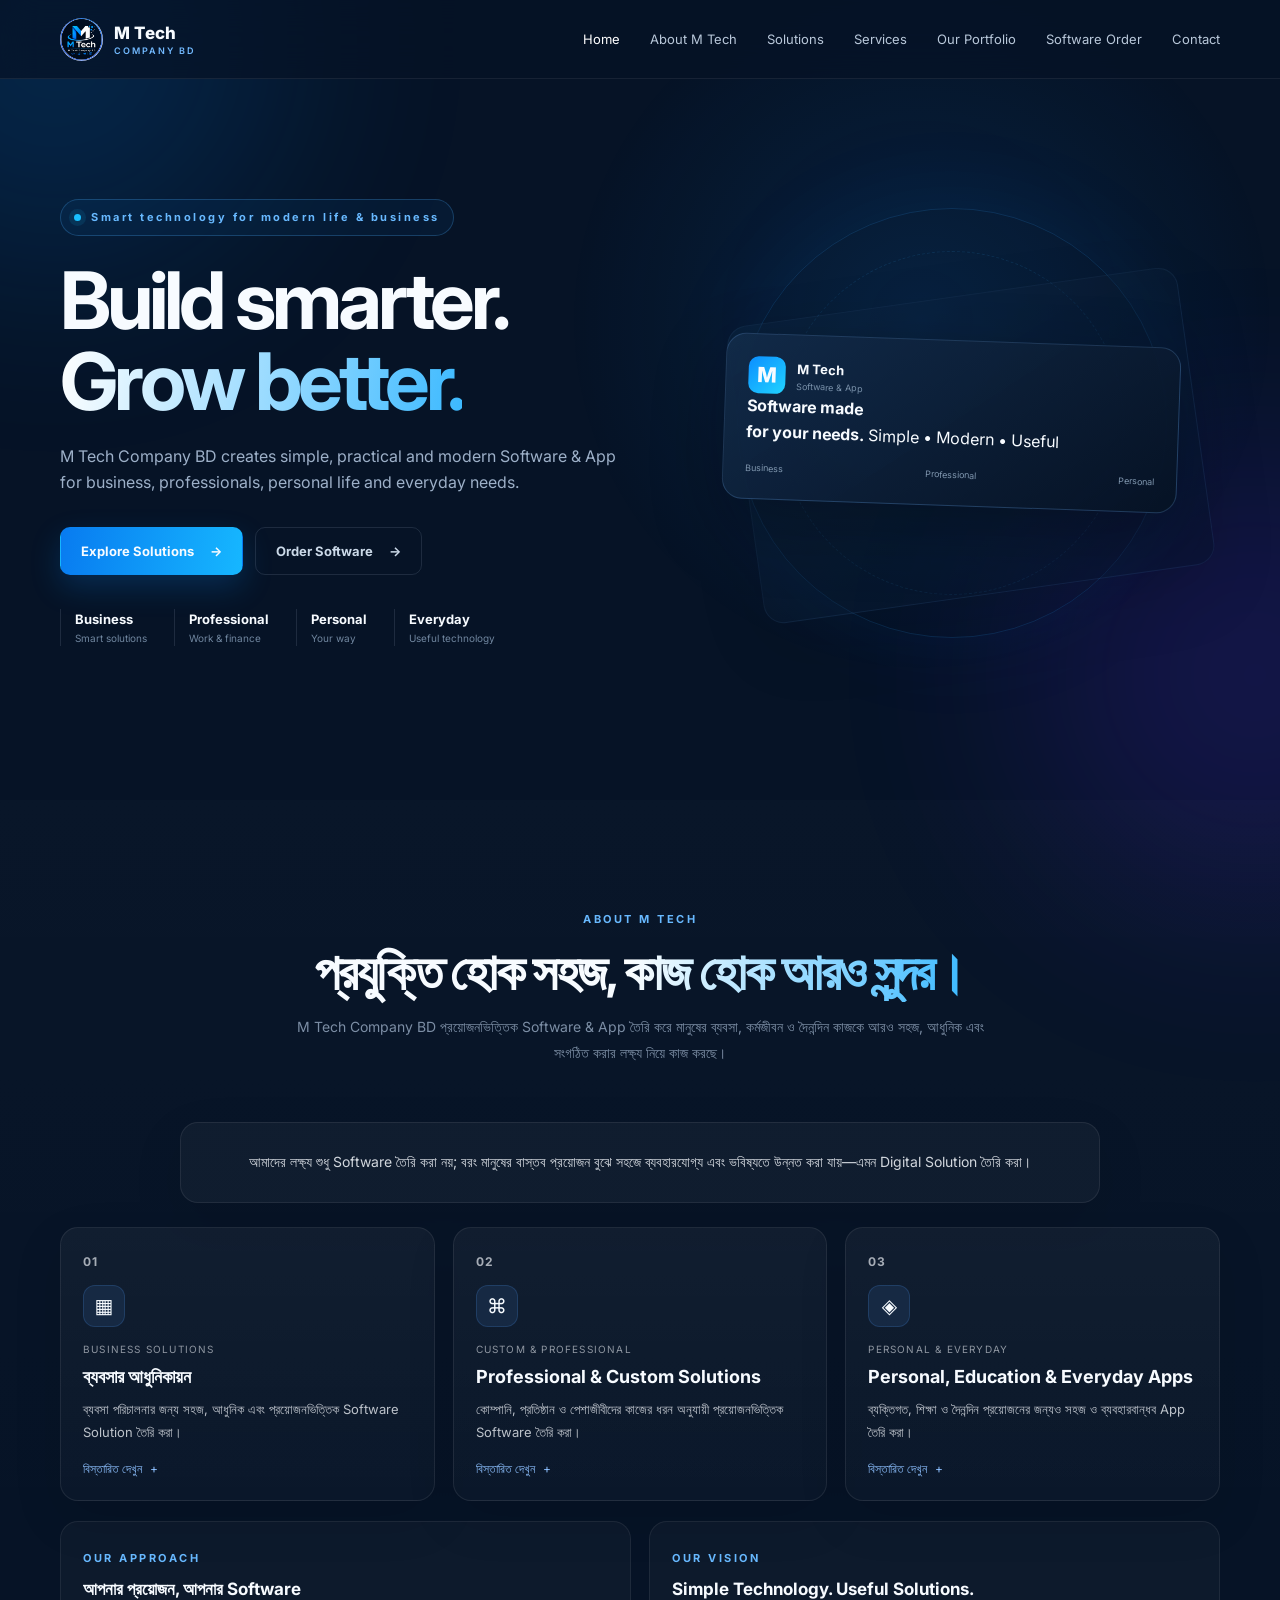
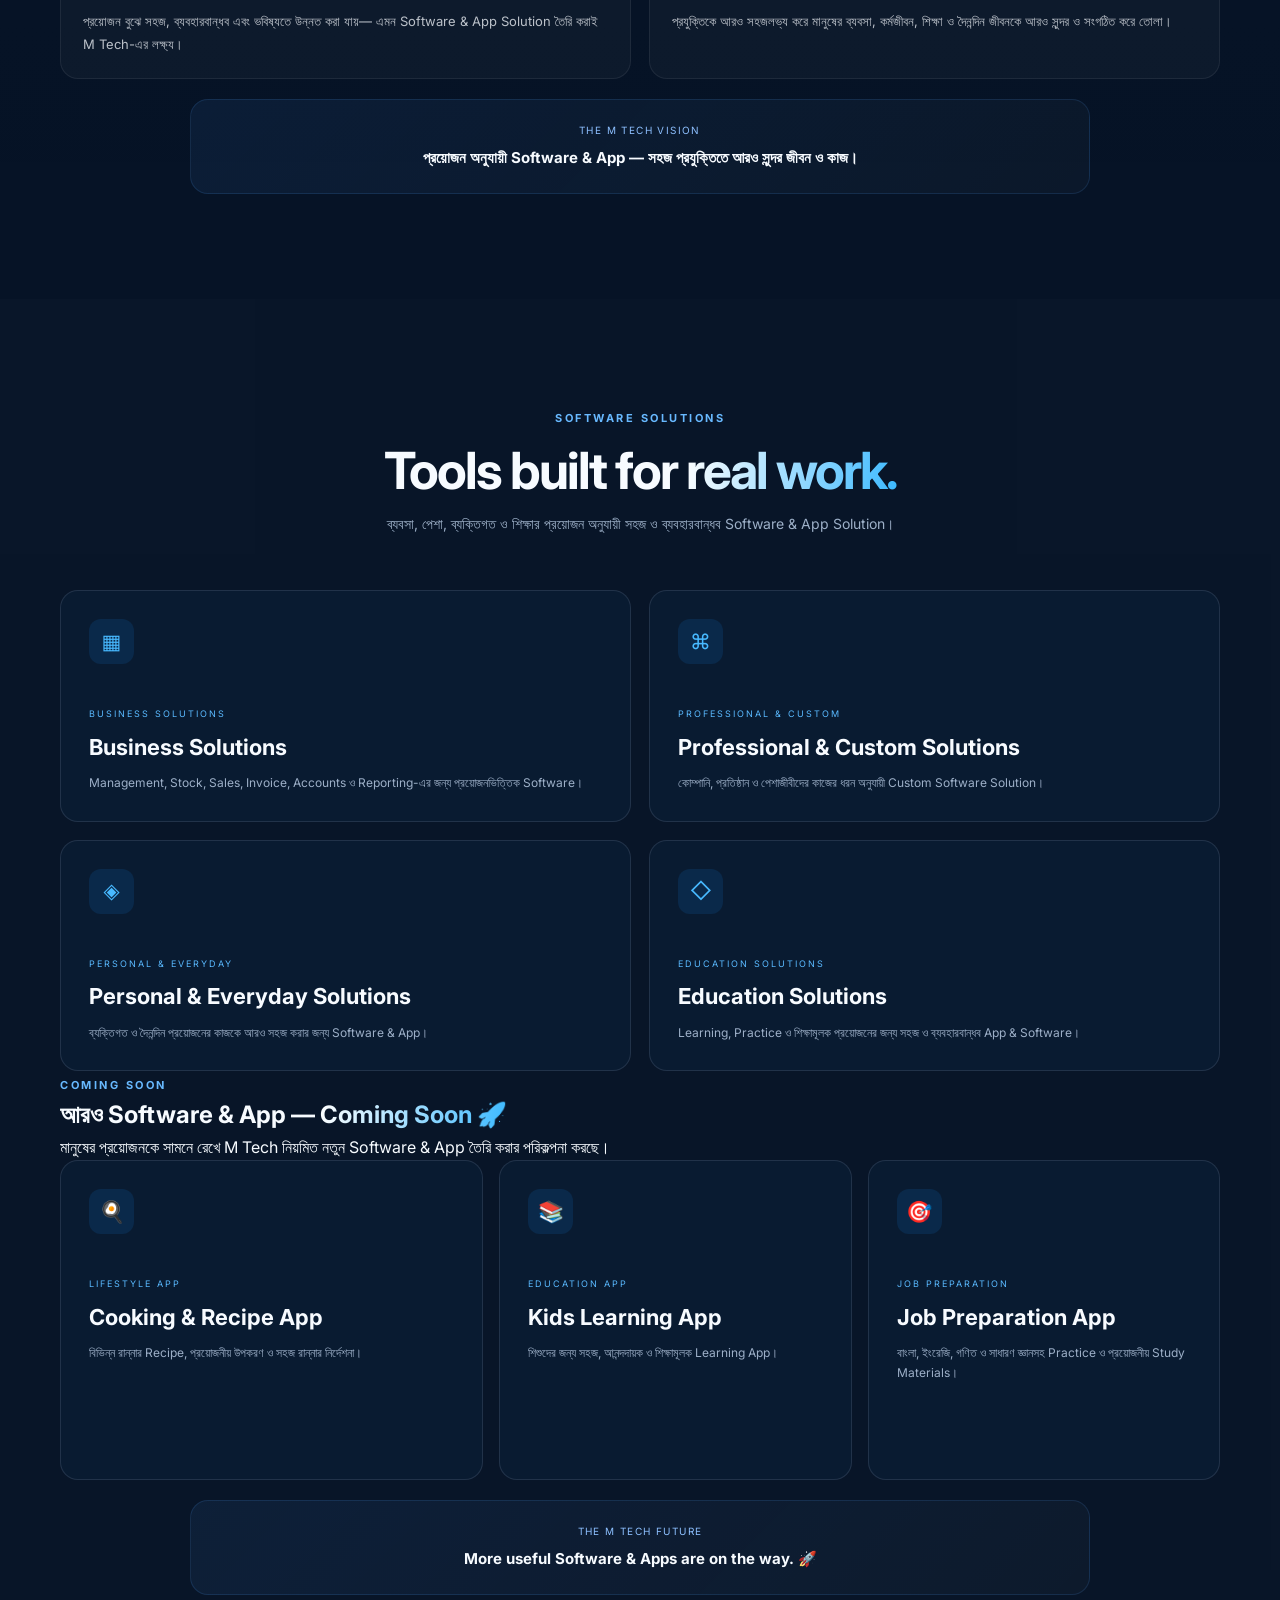
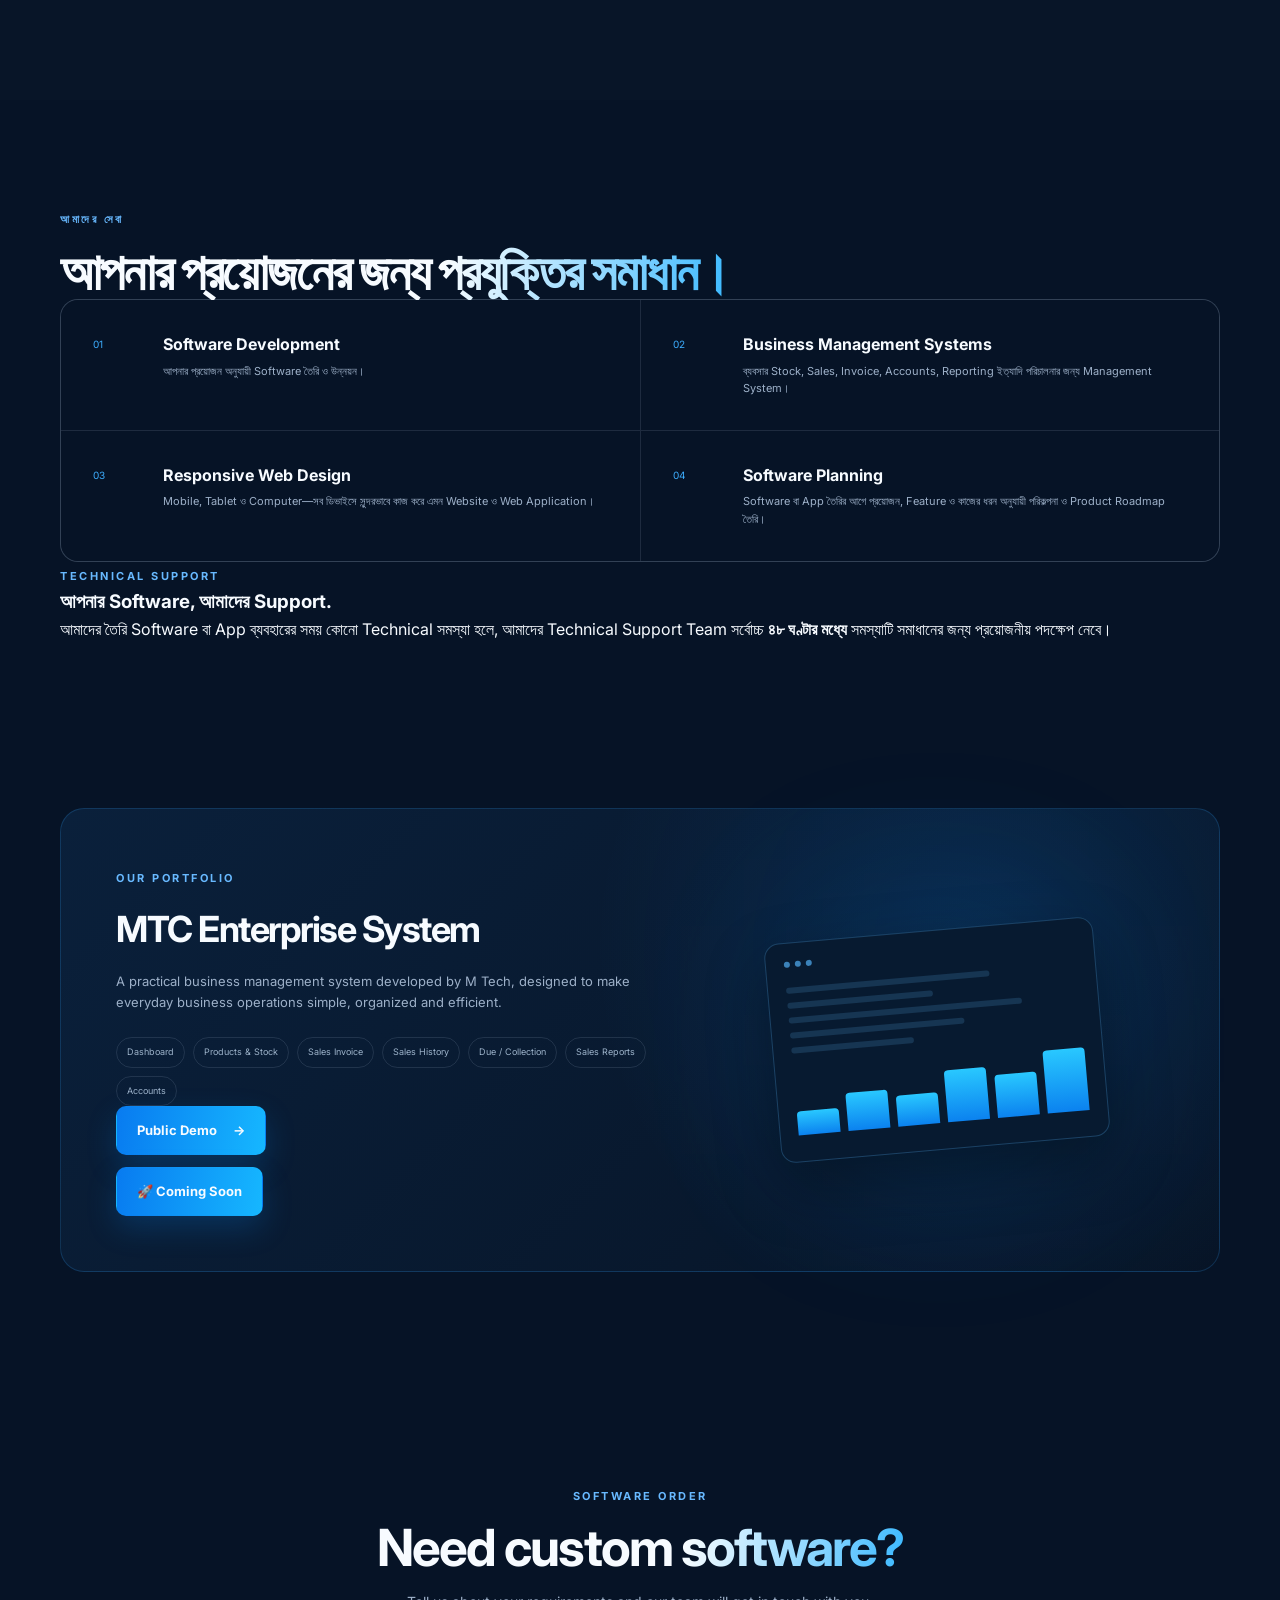
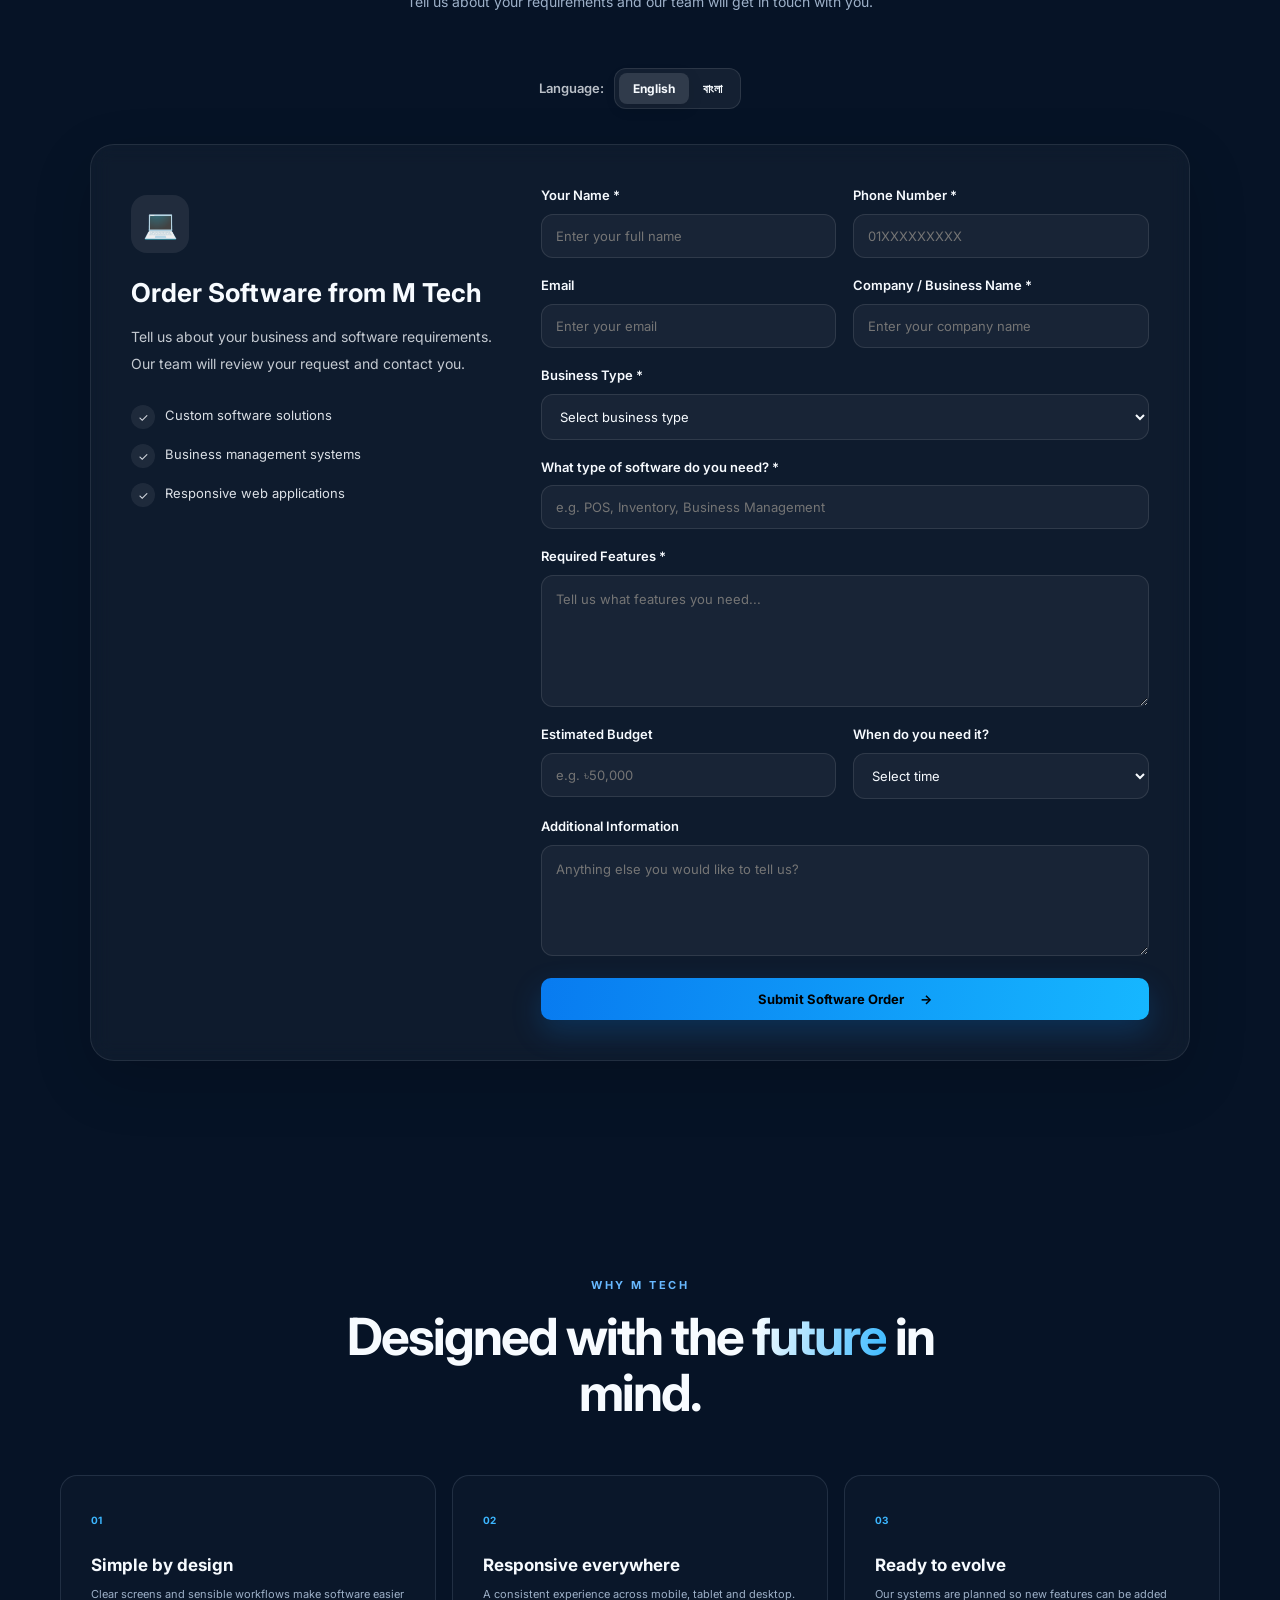
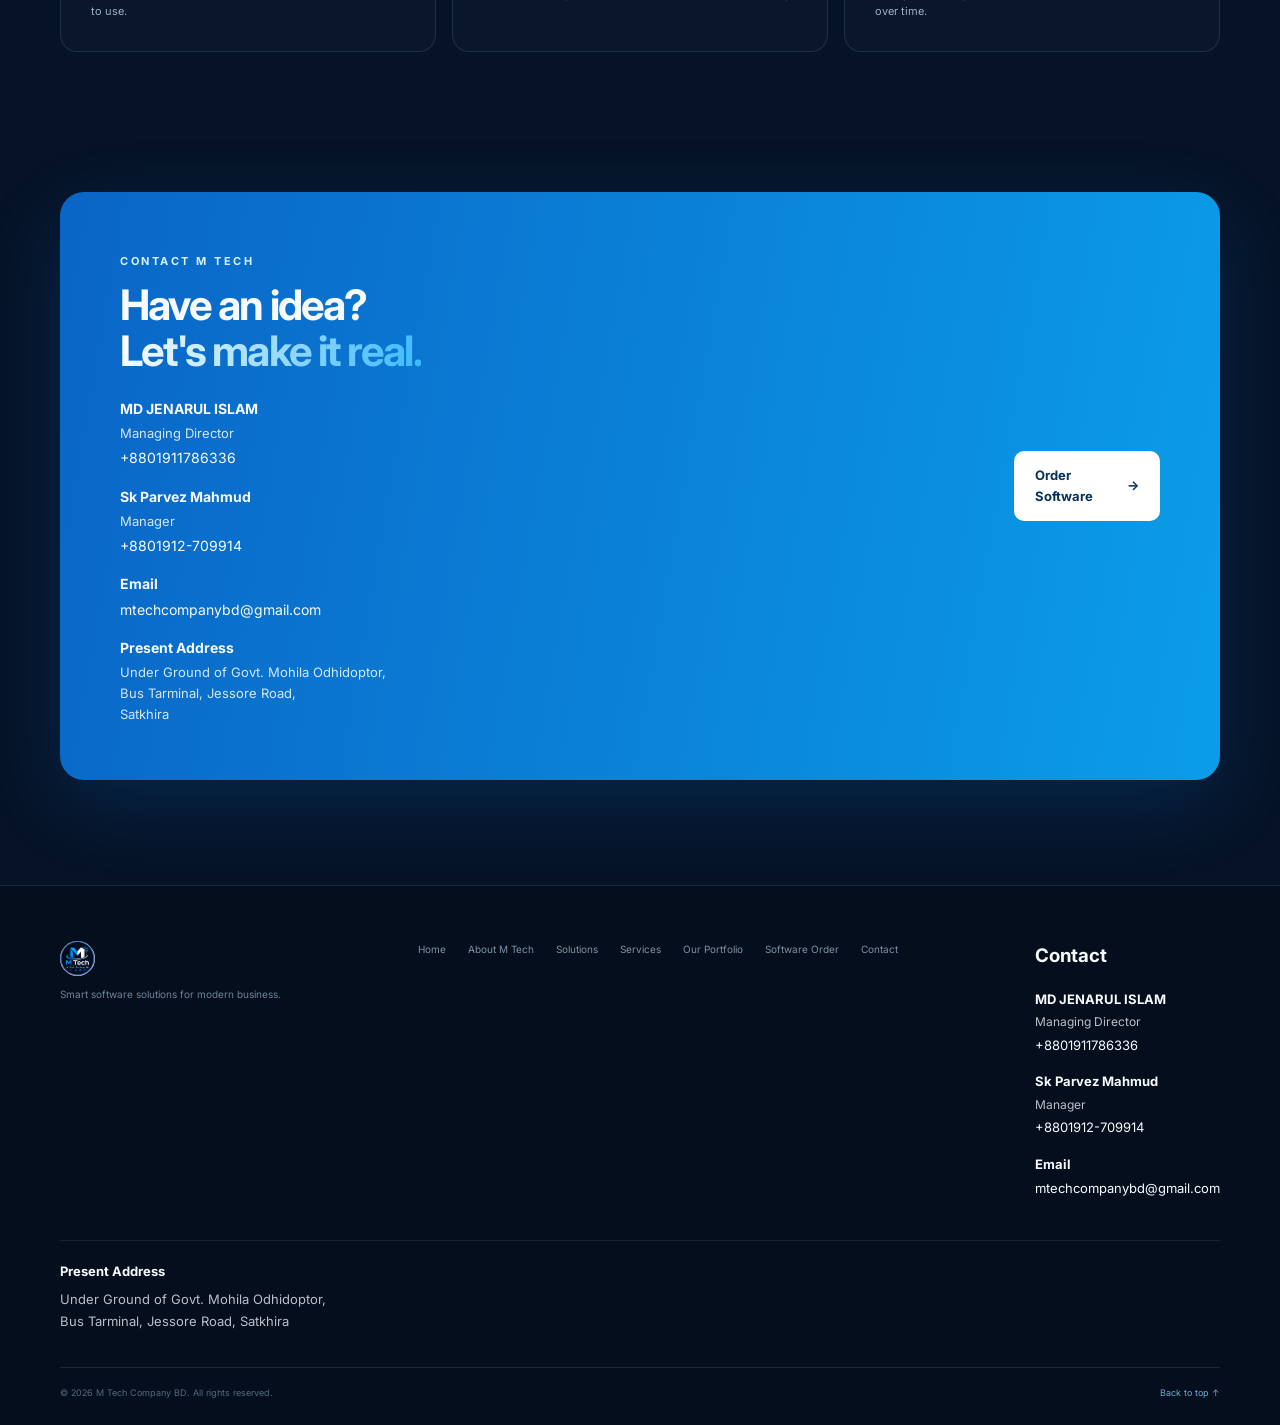
==== index.html @ aa8b6aa9 "Refactor coming soon section in index.html" ====
<!DOCTYPE html>
<html lang="en">
<head>
  <meta charset="UTF-8">
  <meta name="viewport" content="width=device-width, initial-scale=1.0">
  <meta name="description" content="M Tech Company BD — modern software solutions for growing businesses.">
  <meta name="theme-color" content="#071426">

  <title>M Tech Company BD | Software Solutions</title>

  <link rel="preconnect" href="https://fonts.googleapis.com">
  <link rel="preconnect" href="https://fonts.gstatic.com" crossorigin>

  <link href="https://fonts.googleapis.com/css2?family=Inter:wght@400;500;600;700;800&display=swap" rel="stylesheet">

  <link rel="stylesheet" href="style.css?v=2">

  <style>

    /* =========================
       CONTACT
    ========================== */

    .contact-info {
      min-width: 0;
      width: 100%;
    }

    .contact-details {
      margin-top: 24px;
      display: flex;
      flex-direction: column;
      gap: 16px;
    }

    .contact-person,
    .contact-email,
    .contact-address {
      display: flex;
      flex-direction: column;
      gap: 3px;
    }

    .contact-person strong,
    .contact-email strong,
    .contact-address strong {
      font-size: 14px;
      font-weight: 700;
    }

    .contact-person span,
    .contact-address span {
      font-size: 13px;
      line-height: 1.6;
      opacity: 0.85;
    }

    .contact-person a,
    .contact-email a {
      color: inherit;
      text-decoration: none;
      font-size: 14px;
      word-break: break-word;
    }

    .contact-person a:hover,
    .contact-email a:hover {
      text-decoration: underline;
    }


    /* =========================
       FOOTER
    ========================== */

    .footer-contact {
      min-width: 0;
    }

    .footer-contact h3 {
      margin: 0 0 18px;
    }

    .footer-person,
    .footer-email {
      display: flex;
      flex-direction: column;
      gap: 3px;
      margin-bottom: 16px;
    }

    .footer-person strong,
    .footer-email strong {
      font-size: 13px;
    }

    .footer-person span {
      font-size: 12px;
      opacity: 0.75;
    }

    .footer-person a,
    .footer-email a {
      color: inherit;
      text-decoration: none;
      font-size: 13px;
      word-break: break-word;
    }

    .footer-person a:hover,
    .footer-email a:hover {
      text-decoration: underline;
    }

    .footer-address {
      margin-top: 25px;
      padding-top: 20px;
      border-top: 1px solid rgba(255,255,255,0.08);
      display: flex;
      flex-direction: column;
      gap: 6px;
    }

    .footer-address strong {
      font-size: 13px;
    }

    .footer-address span {
      font-size: 13px;
      line-height: 1.7;
      opacity: 0.75;
    }


    /* =========================
       SOFTWARE ORDER
    ========================== */

    .software-order-section {
      position: relative;
      overflow: hidden;
    }

    .order-language {
      display: flex;
      justify-content: center;
      align-items: center;
      gap: 10px;
      margin-top: 24px;
      margin-bottom: 10px;
      font-size: 13px;
      font-weight: 600;
    }

    .language-label {
      opacity: 0.75;
    }

    .language-switch {
      display: inline-flex;
      padding: 4px;
      border-radius: 12px;
      background: rgba(255,255,255,0.06);
      border: 1px solid rgba(255,255,255,0.10);
    }

    .language-btn {
      border: 0;
      background: transparent;
      color: inherit;
      font-family: inherit;
      font-size: 12px;
      font-weight: 700;
      padding: 8px 14px;
      border-radius: 8px;
      cursor: pointer;
      transition: all 0.2s ease;
    }

    .language-btn.active {
      background: rgba(255,255,255,0.12);
      box-shadow: 0 4px 15px rgba(0,0,0,0.12);
    }

    .order-box {
      width: 100%;
      max-width: 1100px;
      margin: 35px auto 0;
      display: grid;
      grid-template-columns: minmax(0, 0.75fr) minmax(0, 1.25fr);
      gap: 45px;
      padding: 40px;
      box-sizing: border-box;
      border-radius: 24px;
      background: rgba(255,255,255,0.035);
      border: 1px solid rgba(255,255,255,0.09);
      box-shadow: 0 20px 60px rgba(0,0,0,0.16);
      backdrop-filter: blur(10px);
    }

    .order-intro {
      min-width: 0;
      padding: 10px 0;
    }

    .order-icon {
      width: 58px;
      height: 58px;
      display: flex;
      align-items: center;
      justify-content: center;
      border-radius: 16px;
      background: rgba(255,255,255,0.08);
      font-size: 28px;
      margin-bottom: 22px;
    }

    .order-intro h3 {
      margin: 0 0 14px;
      font-size: 26px;
      line-height: 1.35;
    }

    .order-intro p {
      margin: 0;
      font-size: 14px;
      line-height: 1.9;
      opacity: 0.78;
      max-width: 430px;
    }

    .order-points {
      margin-top: 28px;
      display: flex;
      flex-direction: column;
      gap: 15px;
    }

    .order-points div {
      display: flex;
      align-items: center;
      gap: 10px;
      font-size: 13px;
      opacity: 0.88;
    }

    .order-points div {
  display: flex;
  align-items: flex-start;
  gap: 10px;
  font-size: 13px;
  line-height: 1.6;
  opacity: 0.88;
}

.order-points div > span:first-child {
  flex: 0 0 24px;
  width: 24px;
  height: 24px;
  display: inline-flex;
  align-items: center;
  justify-content: center;
  border-radius: 50%;
  background: rgba(255,255,255,0.08);
  font-size: 12px;
}

.order-points div > span:last-child {
  flex: 1;
  min-width: 0;
  white-space: normal;
  word-break: normal;
  overflow-wrap: break-word;
}

    /* FORM */

    .software-order-form {
      min-width: 0;
      display: flex;
      flex-direction: column;
      gap: 17px;
    }

    .form-row {
      display: grid;
      grid-template-columns: minmax(0, 1fr) minmax(0, 1fr);
      gap: 17px;
    }

    .form-group {
      min-width: 0;
      display: flex;
      flex-direction: column;
      gap: 8px;
    }

    .form-group label {
      font-size: 13px;
      font-weight: 600;
    }

    .form-group input,
    .form-group select,
    .form-group textarea {
      width: 100%;
      max-width: 100%;
      box-sizing: border-box;
      padding: 13px 14px;
      border: 1px solid rgba(255,255,255,0.10);
      border-radius: 12px;
      background: rgba(255,255,255,0.045);
      color: inherit;
      font-family: inherit;
      font-size: 13px;
      outline: none;
      transition:
        border-color 0.2s ease,
        background 0.2s ease;
    }

    .form-group input:focus,
    .form-group select:focus,
    .form-group textarea:focus {
      border-color: rgba(255,255,255,0.28);
      background: rgba(255,255,255,0.065);
    }

    .form-group textarea {
      resize: vertical;
      min-height: 110px;
      line-height: 1.6;
    }

    .form-group select {
      cursor: pointer;
    }

    .form-group select option {
      color: #111;
      background: #fff;
    }

    .order-submit-btn {
      width: 100%;
      margin-top: 5px;
      border: 0;
      cursor: pointer;
      font-family: inherit;
      justify-content: center;
    }


    /* =========================
       MOBILE ORDER FIX
    ========================== */

    @media (max-width: 900px) {

      .order-box {
        grid-template-columns: 1fr;
        gap: 30px;
        padding: 30px;
      }

      .order-intro p {
        max-width: none;
      }

    }


    @media (max-width: 768px) {

      .contact-details {
        gap: 18px;
      }

      .contact-person strong,
      .contact-email strong,
      .contact-address strong {
        font-size: 13px;
      }

      .contact-person span,
      .contact-address span,
      .contact-person a,
      .contact-email a {
        font-size: 13px;
      }

      .footer-grid {
        grid-template-columns: 1fr;
        gap: 32px;
      }

      .footer-links {
        display: grid;
        grid-template-columns: repeat(2, 1fr);
        gap: 12px;
      }

      .footer-contact {
        width: 100%;
      }

      .footer-address {
        margin-top: 10px;
      }

      .footer-address span {
        line-height: 1.8;
      }

      .footer-bottom {
        flex-direction: column;
        align-items: flex-start;
        gap: 12px;
      }

      .cta-box {
        display: flex;
        flex-direction: column;
        align-items: flex-start;
        gap: 28px;
      }

      .cta-box .btn {
        width: 100%;
        max-width: 260px;
        text-align: center;
      }

      .form-row {
        grid-template-columns: 1fr;
      }

      .order-box {
        padding: 25px;
      }

      .order-intro h3 {
        font-size: 24px;
      }

    }


    @media (max-width: 480px) {

      .footer-links {
        grid-template-columns: 1fr 1fr;
      }

      .footer-address span {
        max-width: 100%;
      }

      .contact-details {
        gap: 16px;
      }

      .contact-address span {
        line-height: 1.8;
      }

      .order-language {
        flex-direction: column;
        gap: 7px;
      }

      .order-box {
        padding: 20px;
        border-radius: 18px;
      }

      .order-intro h3 {
        font-size: 22px;
      }

      .order-icon {
        width: 52px;
        height: 52px;
        font-size: 25px;
      }

    }

  </style>
</head>


<body>

  <div class="page-glow page-glow-one"></div>
  <div class="page-glow page-glow-two"></div>


  <!-- HEADER -->

  <header class="site-header" id="top">

    <div class="container nav-wrap">

      <a class="brand" href="#home" aria-label="M Tech Company BD home">

        <img
          src="mtech-logo.jpg"
          alt="M Tech Company BD logo"
        >

        <span>
          M Tech
          <small>Company BD</small>
        </span>

      </a>


      <button
        class="menu-toggle"
        aria-label="Open navigation"
        aria-expanded="false"
      >
        <span></span>
        <span></span>
        <span></span>
      </button>


      <nav class="nav-menu" aria-label="Main navigation">

        <a class="active" href="#home">Home</a>
        <a href="#about">About M Tech</a>
        <a href="#solutions">Solutions</a>
        <a href="#services">Services</a>
        <a href="#work">Our Portfolio </a>
        <a href="#software-order">Software Order</a>
        <a href="#contact">Contact</a>

      </nav>

    </div>

  </header>


  <main>


    <!-- HERO -->

    <!-- HOME -->

<section
  class="hero section"
  id="home"
>

  <div class="container hero-grid">

    <div class="hero-copy reveal">

      <div class="eyebrow">

        <span class="pulse-dot"></span>

        Smart technology for modern life & business

      </div>

      <h1>

        Build smarter.<br>

        <span>Grow better.</span>

      </h1>

      <p class="hero-text">

        M Tech Company BD creates simple,
        practical and modern Software & App
        for business, professionals, personal life
        and everyday needs.

      </p>

      <div class="hero-actions">

        <a
          class="btn btn-primary"
          href="#solutions"
        >
          Explore Solutions

          <span>→</span>

        </a>

        <a
          class="btn btn-ghost"
          href="#software-order"
        >
          Order Software

          <span>→</span>

        </a>

      </div>

      <div class="hero-trust">

        <div>

          <strong>Business</strong>

          <span>Smart solutions</span>

        </div>

        <div>

          <strong>Professional</strong>

          <span>Work & finance</span>

        </div>

        <div>

          <strong>Personal</strong>

          <span>Your way</span>

        </div>

        <div>

          <strong>Everyday</strong>

          <span>Useful technology</span>

        </div>

      </div>

    </div>

    <div class="hero-visual reveal">

      <div class="visual-orbit"></div>
      <div class="visual-card visual-card-back"></div>

      <div class="visual-card main-visual">

        <div class="visual-top">

          <span class="mini-brand">M</span>

          <div>

            <strong>M Tech</strong>

            <small>Software & App</small>

          </div>

        </div>

        <div class="visual-message">

          <strong>
            Software made<br>
            for your needs.
          </strong>

          <span>
            Simple • Modern • Useful
          </span>

        </div>

        <div class="visual-bottom">

          <span>Business</span>

          <span>Professional</span>

          <span>Personal</span>

        </div>

      </div>

    </div>

  </div>


</section>

    <!-- ABOUT M TECH -->
<section class="section intro-section about-mtech-section" id="about">

  <div class="container">

    <div class="section-heading centered reveal">
      <span class="section-kicker">ABOUT M TECH</span>

      <h2>
        প্রযুক্তি হোক সহজ,
        <span>কাজ হোক আরও সুন্দর।</span>
      </h2>

      <p class="about-lead">
        M Tech Company BD প্রয়োজনভিত্তিক Software &amp; App তৈরি করে
        মানুষের ব্যবসা, কর্মজীবন ও দৈনন্দিন কাজকে আরও সহজ, আধুনিক
        এবং সংগঠিত করার লক্ষ্য নিয়ে কাজ করছে।
      </p>
    </div>


    <div class="about-intro-box reveal">
      <p>
        আমাদের লক্ষ্য শুধু Software তৈরি করা নয়; বরং মানুষের বাস্তব প্রয়োজন
        বুঝে সহজে ব্যবহারযোগ্য এবং ভবিষ্যতে উন্নত করা যায়—এমন Digital Solution তৈরি করা।
      </p>
    </div>


    <div class="about-focus-grid">

      <!-- 01 -->
      <article class="about-focus-card reveal">

        <div class="about-focus-number">01</div>
        <div class="about-focus-icon">▦</div>

        <span class="about-focus-tag">BUSINESS SOLUTIONS</span>

        <h3>ব্যবসার আধুনিকায়ন</h3>

        <p>
          ব্যবসা পরিচালনার জন্য সহজ, আধুনিক এবং প্রয়োজনভিত্তিক
          Software Solution তৈরি করা।
        </p>

        <div class="about-detail">
          <p>
            Management, Stock, Sales, Invoice, Accounts, Purchase,
            Delivery Challan এবং Reporting-এর মতো বিভিন্ন Business Solution
            তৈরির লক্ষ্য রয়েছে।
          </p>
        </div>

        <button class="about-more-btn" type="button" aria-expanded="false">
          বিস্তারিত দেখুন <span>+</span>
        </button>

      </article>


      <!-- 02 -->
      <article class="about-focus-card reveal">

        <div class="about-focus-number">02</div>
        <div class="about-focus-icon">⌘</div>

        <span class="about-focus-tag">CUSTOM &amp; PROFESSIONAL</span>

        <h3>Professional &amp; Custom Solutions</h3>

        <p>
          কোম্পানি, প্রতিষ্ঠান ও পেশাজীবীদের কাজের ধরন অনুযায়ী
          প্রয়োজনভিত্তিক Software তৈরি করা।
        </p>

        <div class="about-detail">
          <p>
            সবার কাজের ধরন এক নয়। তাই প্রয়োজন অনুযায়ী Design, Function
            এবং Management System তৈরি করে কাজকে আরও সহজ ও সংগঠিত করার
            সুযোগ তৈরি করা হবে।
          </p>
        </div>

        <button class="about-more-btn" type="button" aria-expanded="false">
          বিস্তারিত দেখুন <span>+</span>
        </button>

      </article>


      <!-- 03 -->
      <article class="about-focus-card reveal">

        <div class="about-focus-number">03</div>
        <div class="about-focus-icon">◈</div>

        <span class="about-focus-tag">PERSONAL &amp; EVERYDAY</span>

        <h3>Personal, Education &amp; Everyday Apps</h3>

        <p>
          ব্যক্তিগত, শিক্ষা ও দৈনন্দিন প্রয়োজনের জন্যও
          সহজ ও ব্যবহারবান্ধব App তৈরি করা।
        </p>

        <div class="about-detail">
          <p>
            Personal Software-এর পাশাপাশি ভবিষ্যতে Kids Learning,
            Cooking &amp; Recipe এবং দৈনন্দিন জীবনের প্রয়োজনীয়
            বিভিন্ন App তৈরি করার পরিকল্পনা রয়েছে।
          </p>
        </div>

        <button class="about-more-btn" type="button" aria-expanded="false">
          বিস্তারিত দেখুন <span>+</span>
        </button>

      </article>

    </div>


    <div class="about-vision-grid">

      <div class="about-vision-card reveal">
        <span class="section-kicker">OUR APPROACH</span>

        <h3>আপনার প্রয়োজন, আপনার Software</h3>

        <p>
          প্রয়োজন বুঝে সহজ, ব্যবহারবান্ধব এবং ভবিষ্যতে উন্নত করা যায়—
          এমন Software &amp; App Solution তৈরি করাই M Tech-এর লক্ষ্য।
        </p>
      </div>


      <div class="about-vision-card about-fee-card reveal">
        <span class="section-kicker">OUR VISION</span>

        <h3>Simple Technology. Useful Solutions.</h3>

        <p>
          প্রযুক্তিকে আরও সহজলভ্য করে মানুষের ব্যবসা, কর্মজীবন,
          শিক্ষা ও দৈনন্দিন জীবনকে আরও সুন্দর ও সংগঠিত করে তোলা।
        </p>
      </div>

    </div>


    <div class="about-vision-statement reveal">
      <span>THE M TECH VISION</span>

      <strong>
        প্রয়োজন অনুযায়ী Software &amp; App —
        সহজ প্রযুক্তিতে আরও সুন্দর জীবন ও কাজ।
      </strong>
    </div>

  </div>

</section>


<!-- SOLUTIONS -->
<section class="section solutions-section" id="solutions">

  <div class="container">

    <div class="section-heading centered reveal">

      <span class="section-kicker">
        SOFTWARE SOLUTIONS
      </span>

      <h2>
        Tools built for
        <span>real work.</span>
      </h2>

      <p>
        ব্যবসা, পেশা, ব্যক্তিগত ও শিক্ষার প্রয়োজন অনুযায়ী
        সহজ ও ব্যবহারবান্ধব Software &amp; App Solution।
      </p>

    </div>


    <div class="solution-grid">

      <!-- 01 -->
      <article class="solution-card reveal">

        <div class="card-icon">▦</div>

        <span class="card-tag">
          BUSINESS SOLUTIONS
        </span>

        <h3>
          Business Solutions
        </h3>

        <p>
          Management, Stock, Sales, Invoice, Accounts
          ও Reporting-এর জন্য প্রয়োজনভিত্তিক Software।
        </p>

      </article>


      <!-- 02 -->
      <article class="solution-card reveal">

        <div class="card-icon">⌘</div>

        <span class="card-tag">
          PROFESSIONAL &amp; CUSTOM
        </span>

        <h3>
          Professional &amp; Custom Solutions
        </h3>

        <p>
          কোম্পানি, প্রতিষ্ঠান ও পেশাজীবীদের কাজের ধরন
          অনুযায়ী Custom Software Solution।
        </p>

      </article>


      <!-- 03 -->
      <article class="solution-card reveal">

        <div class="card-icon">◈</div>

        <span class="card-tag">
          PERSONAL &amp; EVERYDAY
        </span>

        <h3>
          Personal &amp; Everyday Solutions
        </h3>

        <p>
          ব্যক্তিগত ও দৈনন্দিন প্রয়োজনের কাজকে আরও সহজ
          করার জন্য Software &amp; App।
        </p>

      </article>


      <!-- 04 -->
      <article class="solution-card reveal">

        <div class="card-icon">◇</div>

        <span class="card-tag">
          EDUCATION SOLUTIONS
        </span>

        <h3>
          Education Solutions
        </h3>

        <p>
          Learning, Practice ও শিক্ষামূলক প্রয়োজনের জন্য
          সহজ ও ব্যবহারবান্ধব App &amp; Software।
        </p>

      </article>

    </div>


    <!-- COMING SOON -->
<div class="home-coming reveal" id="coming-soon">
  <span class="section-kicker">
    COMING SOON
  </span>

      <h2>
        আরও Software &amp; App —
        <span>Coming Soon 🚀</span>
      </h2>

      <p>
        মানুষের প্রয়োজনকে সামনে রেখে M Tech নিয়মিত নতুন
        Software &amp; App তৈরি করার পরিকল্পনা করছে।
      </p>


      <div class="solution-grid">

        <!-- Cooking -->
        <article class="solution-card reveal">

          <div class="card-icon">🍳</div>

          <span class="card-tag">
            LIFESTYLE APP
          </span>

          <h3>
            Cooking &amp; Recipe App
          </h3>

          <p>
            বিভিন্ন রান্নার Recipe, প্রয়োজনীয় উপকরণ
            ও সহজ রান্নার নির্দেশনা।
          </p>

        </article>


        <!-- Kids -->
        <article class="solution-card reveal">

          <div class="card-icon">📚</div>

          <span class="card-tag">
            EDUCATION APP
          </span>

          <h3>
            Kids Learning App
          </h3>

          <p>
            শিশুদের জন্য সহজ, আনন্দদায়ক ও
            শিক্ষামূলক Learning App।
          </p>

        </article>


        <!-- Job Preparation -->
        <article class="solution-card reveal">

          <div class="card-icon">🎯</div>

          <span class="card-tag">
            JOB PREPARATION
          </span>

          <h3>
            Job Preparation App
          </h3>

          <p>
            বাংলা, ইংরেজি, গণিত ও সাধারণ জ্ঞানসহ
            Practice ও প্রয়োজনীয় Study Materials।
          </p>

        </article>

      </div>

    </div>


    <div class="about-vision-statement reveal">

      <span>
        THE M TECH FUTURE
      </span>

      <strong>
        More useful Software &amp; Apps are on the way. 🚀
      </strong>

    </div>

  </div>

</section>


    <!-- SERVICES -->
<section class="section services-section" id="services">

  <div class="container">

    <div class="section-heading reveal">

      <span class="section-kicker">
  আমাদের সেবা
</span>

<h2>
  আপনার প্রয়োজনের জন্য
  <span>প্রযুক্তির সমাধান।</span>
</h2>
    </div>

    <div class="service-grid">

      <!-- 01 -->
      <article class="service-item reveal">

        <span>01</span>

        <div>
          <h3>Software Development</h3>

          <p>
            আপনার প্রয়োজন অনুযায়ী Software তৈরি ও উন্নয়ন।
          </p>
        </div>

      </article>


      <!-- 02 -->
      <article class="service-item reveal">

        <span>02</span>

        <div>
          <h3>Business Management Systems</h3>

          <p>
            ব্যবসার Stock, Sales, Invoice, Accounts,
            Reporting ইত্যাদি পরিচালনার জন্য Management System।
          </p>
        </div>

      </article>


      <!-- 03 -->
      <article class="service-item reveal">

        <span>03</span>

        <div>
          <h3>Responsive Web Design</h3>

          <p>
            Mobile, Tablet ও Computer—সব ডিভাইসে সুন্দরভাবে
            কাজ করে এমন Website ও Web Application।
          </p>
        </div>

      </article>


      <!-- 04 -->
      <article class="service-item reveal">

        <span>04</span>

        <div>
          <h3>Software Planning</h3>

          <p>
            Software বা App তৈরির আগে প্রয়োজন, Feature ও
            কাজের ধরন অনুযায়ী পরিকল্পনা ও Product Roadmap তৈরি।
          </p>

        </div>

      </article>

    </div>


    <!-- TECHNICAL SUPPORT -->
    <div class="service-support reveal">

      <span class="section-kicker">
        TECHNICAL SUPPORT
      </span>

      <h3>
        আপনার Software, আমাদের Support.
      </h3>

      <p>
        আমাদের তৈরি Software বা App ব্যবহারের সময় কোনো
        Technical সমস্যা হলে, আমাদের Technical Support Team
        সর্বোচ্চ <strong>৪৮ ঘণ্টার মধ্যে</strong> সমস্যাটি
        সমাধানের জন্য প্রয়োজনীয় পদক্ষেপ নেবে।
      </p>

    </div>

  </div>

</section>


<!-- OUR PORTFOLIO -->

<section class="section work-section" id="work">

  <div class="container work-box reveal">

    <div>

      <span class="section-kicker">
        OUR PORTFOLIO
      </span>

      <h2>
        MTC Enterprise System
      </h2>

      <p>
        A practical business management system developed by M Tech,
        designed to make everyday business operations simple, organized
        and efficient.
      </p>

      <div class="work-pills">

        <span>Dashboard</span>
        <span>Products & Stock</span>
        <span>Sales Invoice</span>
        <span>Sales History</span>
        <span>Due / Collection</span>
        <span>Sales Reports</span>
        <span>Accounts</span>

      </div>

      <a
        class="btn btn-primary"
        href="public-demo.html"
        target="_blank"
        rel="noopener"
      >
        Public Demo
        <span>→</span>
      </a>
<div style="margin-top:12px;">
  <a
    class="btn btn-primary"
    href="index.html#coming-soon"
  >
    🚀 Coming Soon
  </a>
</div>
    </div>


    <div class="work-art">

      <div class="art-window">

        <div class="art-bar">
          <i></i>
          <i></i>
          <i></i>
        </div>

        <div class="art-lines">
          <b></b>
          <b></b>
          <b></b>
          <b></b>
          <b></b>
        </div>

        <div class="art-chart">
          <span></span>
          <span></span>
          <span></span>
          <span></span>
          <span></span>
          <span></span>
        </div>

      </div>

      <div class="art-glow"></div>

    </div>

  </div>

</section>


    <!-- =========================
         SOFTWARE ORDER
    ========================== -->

    <section class="section software-order-section" id="software-order">

      <div class="container">


        <div class="section-heading centered reveal">

          <span class="section-kicker" id="orderKicker">
            SOFTWARE ORDER
          </span>

          <h2 id="orderTitle">
            Need custom
            <span>software?</span>
          </h2>

          <p id="orderSubtitle">
            Tell us about your requirements and our team will get in touch with you.
          </p>

        </div>


        <!-- LANGUAGE SWITCH -->

        <div class="order-language">

          <span class="language-label" id="languageLabel">
            Language:
          </span>

          <div class="language-switch">

            <button
              type="button"
              class="language-btn active"
              id="englishBtn"
            >
              English
            </button>

            <button
              type="button"
              class="language-btn"
              id="banglaBtn"
            >
              বাংলা
            </button>

          </div>

        </div>


        <div class="order-box reveal">


          <!-- LEFT SIDE -->

          <div class="order-intro">

            <div class="order-icon">
              💻
            </div>

            <h3 id="introTitle">
              Order Software from M Tech
            </h3>

            <p id="introText">
              Tell us about your business and software requirements.
              Our team will review your request and contact you.
            </p>


            <div class="order-points">

              <div>
                <span>✓</span>
                <span id="pointOne">Custom software solutions</span>
              </div>

              <div>
                <span>✓</span>
                <span id="pointTwo">Business management systems</span>
              </div>

              <div>
                <span>✓</span>
                <span id="pointThree">Responsive web applications</span>
              </div>

            </div>

          </div>


          <!-- RIGHT SIDE FORM -->

          <form
  class="software-order-form"
  id="softwareOrderForm"
  action="https://formsubmit.co/mtechcompanybd@gmail.com"
  method="POST"
            >
            
          
            <input
  type="hidden"
  name="_subject"
  value="New Software Order - M Tech Company BD"
>

<input
  type="hidden"
  name="_replyto"
  id="orderReplyTo"
>
<input
  type="hidden"
  name="_captcha"
  value="false"
>


            <!-- NAME + PHONE -->

            <div class="form-row">


              <div class="form-group">

                <label for="customerName" id="nameLabel">
                  Your Name *
                </label>

                <input
                  type="text"
                  id="customerName"
                  name="customerName"
                  placeholder="Enter your full name"
                  required
                >

              </div>


              <div class="form-group">

                <label for="customerPhone" id="phoneLabel">
                  Phone Number *
                </label>

                <input
                  type="tel"
                  id="customerPhone"
                  name="customerPhone"
                  placeholder="01XXXXXXXXX"
                  required
                >

              </div>


            </div>


            <!-- EMAIL + COMPANY -->

            <div class="form-row">


              <div class="form-group">

                <label for="customerEmail" id="emailLabel">
                  Email
                </label>

                <input
                  type="email"
                  id="customerEmail"
                  name="customerEmail"
                  placeholder="Enter your email"
                >

              </div>


              <div class="form-group">

                <label for="companyName" id="companyLabel">
                  Company / Business Name *
                </label>

                <input
                  type="text"
                  id="companyName"
                  name="companyName"
                  placeholder="Enter your company name"
                  required
                >

              </div>


            </div>


            <!-- BUSINESS TYPE -->

            <div class="form-group">

              <label for="businessType" id="businessTypeLabel">
                Business Type *
              </label>

              <select
                id="businessType"
                name="businessType"
                required
              >

                <option value="" id="businessTypeDefault">
                  Select business type
                </option>

                <option value="Retail" id="businessRetail">
                  Retail Business
                </option>

                <option value="Wholesale" id="businessWholesale">
                  Wholesale Business
                </option>

                <option value="Manufacturing" id="businessManufacturing">
                  Manufacturing
                </option>

                <option value="Service" id="businessService">
                  Service Business
                </option>

                <option value="Restaurant" id="businessRestaurant">
                  Restaurant / Food Business
                </option>

                <option value="Other" id="businessOther">
                  Other
                </option>

              </select>

            </div>


            <!-- SOFTWARE TYPE -->

            <div class="form-group">

              <label for="softwareType" id="softwareTypeLabel">
                What type of software do you need? *
              </label>

              <input
                type="text"
                id="softwareType"
                name="softwareType"
                placeholder="e.g. POS, Inventory, Business Management"
                required
              >

            </div>


            <!-- REQUIREMENTS -->

            <div class="form-group">

              <label for="requirements" id="requirementsLabel">
                Required Features *
              </label>

              <textarea
                id="requirements"
                name="requirements"
                rows="5"
                placeholder="Tell us what features you need..."
                required
              ></textarea>

            </div>


            <!-- BUDGET + TIME -->

            <div class="form-row">


              <div class="form-group">

                <label for="budget" id="budgetLabel">
                  Estimated Budget
                </label>

                <input
                  type="text"
                  id="budget"
                  name="budget"
                  placeholder="e.g. ৳50,000"
                >

              </div>


              <div class="form-group">

                <label for="deliveryTime" id="deliveryLabel">
                  When do you need it?
                </label>

                <select
                  id="deliveryTime"
                  name="deliveryTime"
                >

                  <option value="" id="deliveryDefault">
                    Select time
                  </option>

                  <option value="15 Days" id="delivery15">
                    15 Days
                  </option>

                  <option value="30 Days" id="delivery30">
                    30 Days
                  </option>

                  <option value="45 Days" id="delivery45">
                    45 Days
                  </option>

                  <option value="60 Days" id="delivery60">
                    60 Days
                  </option>

                  <option value="Flexible" id="deliveryFlexible">
                    Flexible
                  </option>

                </select>

              </div>


            </div>


            <!-- ADDITIONAL INFO -->

            <div class="form-group">

              <label for="additionalInfo" id="additionalLabel">
                Additional Information
              </label>

              <textarea
                id="additionalInfo"
                name="additionalInfo"
                rows="4"
                placeholder="Anything else you would like to tell us?"
              ></textarea>

            </div>


            <!-- SUBMIT -->

            <button
              type="submit"
              class="btn btn-primary order-submit-btn"
              id="submitOrderBtn"
            >
              Submit Software Order
              <span>→</span>
            </button>


          </form>

        </div>

      </div>

    </section>


    <!-- WHY M TECH -->

    <section class="section why-section">

      <div class="container">

        <div class="section-heading centered reveal">

          <span class="section-kicker">
            WHY M TECH
          </span>

          <h2>
            Designed with the
            <span>future</span>
            in mind.
          </h2>

        </div>


        <div class="why-grid">


          <div class="why-card reveal">

            <strong>01</strong>

            <h3>
              Simple by design
            </h3>

            <p>
              Clear screens and sensible workflows make software easier to use.
            </p>

          </div>


          <div class="why-card reveal">

            <strong>02</strong>

            <h3>
              Responsive everywhere
            </h3>

            <p>
              A consistent experience across mobile, tablet and desktop.
            </p>

          </div>


          <div class="why-card reveal">

            <strong>03</strong>

            <h3>
              Ready to evolve
            </h3>

            <p>
              Our systems are planned so new features can be added over time.
            </p>

          </div>


        </div>

      </div>

    </section>


    <!-- CONTACT -->

    <section class="section cta-section" id="contact">

      <div class="container cta-box reveal">

        <div class="contact-info">

          <span class="section-kicker">
            CONTACT M TECH
          </span>

          <h2>
            Have an idea?<br>
            <span>Let's make it real.</span>
          </h2>


          <div class="contact-details">


            <div class="contact-person">

              <strong>
                MD JENARUL ISLAM
              </strong>

              <span>
                Managing Director
              </span>

              <a href="tel:+8801911786336">
                +8801911786336
              </a>

            </div>


            <div class="contact-person">

              <strong>
                Sk Parvez Mahmud
              </strong>

              <span>
                Manager
              </span>

              <a href="tel:+8801912709914">
                +8801912-709914
              </a>

            </div>


            <div class="contact-email">

              <strong>
                Email
              </strong>

              <a href="mailto:mtechcompanybd@gmail.com">
                mtechcompanybd@gmail.com
              </a>

            </div>


            <div class="contact-address">

              <strong>
                Present Address
              </strong>

              <span>
                Under Ground of Govt. Mohila Odhidoptor,<br>
                Bus Tarminal, Jessore Road,<br>
                Satkhira
              </span>

            </div>


          </div>

        </div>


        <a
          class="btn btn-light"
          href="#software-order"
        >
          Order Software
          <span>→</span>
        </a>

      </div>

    </section>

  </main>


  <!-- FOOTER -->

  <footer class="site-footer">

    <div class="container footer-grid">


      <div class="footer-brand">

        <img
           src="mtech-logo.jpg"
          alt="M Tech Company BD"
        >

        <p>
          Smart software solutions for modern business.
        </p>

      </div>


      <div class="footer-links">

        <a href="#home">Home</a>
        <a href="#about">About M Tech</a>
        <a href="#solutions">Solutions</a>
        <a href="#services">Services</a>
        <a href="#work">Our Portfolio</a>
        <a href="#software-order">Software Order</a>
        <a href="#contact">Contact</a>

      </div>


      <div class="footer-contact">

        <h3>
          Contact
        </h3>


        <div class="footer-person">

          <strong>
            MD JENARUL ISLAM
          </strong>

          <span>
            Managing Director
          </span>

          <a href="tel:+8801911786336">
            +8801911786336
          </a>

        </div>


        <div class="footer-person">

          <strong>
            Sk Parvez Mahmud
          </strong>

          <span>
            Manager
          </span>

          <a href="tel:+8801912709914">
            +8801912-709914
          </a>

        </div>


        <div class="footer-email">

          <strong>
            Email
          </strong>

          <a href="mailto:mtechcompanybd@gmail.com">
            mtechcompanybd@gmail.com
          </a>

        </div>

      </div>

    </div>


    <div class="container footer-address">

      <strong>
        Present Address
      </strong>

      <span>
        Under Ground of Govt. Mohila Odhidoptor,<br>
        Bus Tarminal, Jessore Road, Satkhira
      </span>

    </div>


    <div class="container footer-bottom">

      <span>
        ©
        <span id="year"></span>
        M Tech Company BD. All rights reserved.
      </span>

      <a href="#top">
        Back to top ↑
      </a>

    </div>

  </footer>


<script src="script.js?v=2"></script>
<script>
document.querySelectorAll('.about-more-btn').forEach(function(button) {
  button.addEventListener('click', function() {

    const card = button.closest('.about-focus-card');

    if (!card) return;

    const isOpen = card.classList.toggle('is-open');

    button.setAttribute(
      'aria-expanded',
      isOpen ? 'true' : 'false'
    );

    button.childNodes[0].textContent =
      isOpen ? 'সংক্ষেপে দেখুন ' : 'বিস্তারিত দেখুন ';
  });
});
</script>

  <!-- =========================
       SOFTWARE ORDER LANGUAGE
  ========================== -->

  <script>

    const englishBtn = document.getElementById("englishBtn");
    const banglaBtn = document.getElementById("banglaBtn");

    const orderKicker = document.getElementById("orderKicker");
    const orderTitle = document.getElementById("orderTitle");
    const orderSubtitle = document.getElementById("orderSubtitle");

    const languageLabel = document.getElementById("languageLabel");

    const introTitle = document.getElementById("introTitle");
    const introText = document.getElementById("introText");

    const pointOne = document.getElementById("pointOne");
    const pointTwo = document.getElementById("pointTwo");
    const pointThree = document.getElementById("pointThree");

    const nameLabel = document.getElementById("nameLabel");
    const phoneLabel = document.getElementById("phoneLabel");
    const emailLabel = document.getElementById("emailLabel");
    const companyLabel = document.getElementById("companyLabel");

    const businessTypeLabel =
      document.getElementById("businessTypeLabel");

    const softwareTypeLabel =
      document.getElementById("softwareTypeLabel");

    const requirementsLabel =
      document.getElementById("requirementsLabel");

    const budgetLabel =
      document.getElementById("budgetLabel");

    const deliveryLabel =
      document.getElementById("deliveryLabel");

    const additionalLabel =
      document.getElementById("additionalLabel");

    const submitOrderBtn =
      document.getElementById("submitOrderBtn");


    const customerName =
      document.getElementById("customerName");

    const customerPhone =
      document.getElementById("customerPhone");

    const customerEmail =
      document.getElementById("customerEmail");
const softwareOrderForm =
  document.getElementById("softwareOrderForm");

const orderReplyTo =
  document.getElementById("orderReplyTo");

softwareOrderForm.addEventListener(
  "submit",
  function () {

    orderReplyTo.value =
      customerEmail.value;

  }
);
    const companyName =
      document.getElementById("companyName");

    const softwareType =
      document.getElementById("softwareType");

    const requirements =
      document.getElementById("requirements");

    const budget =
      document.getElementById("budget");

    const additionalInfo =
      document.getElementById("additionalInfo");


    const businessTypeDefault =
      document.getElementById("businessTypeDefault");

    const businessRetail =
      document.getElementById("businessRetail");

    const businessWholesale =
      document.getElementById("businessWholesale");

    const businessManufacturing =
      document.getElementById("businessManufacturing");

    const businessService =
      document.getElementById("businessService");

    const businessRestaurant =
      document.getElementById("businessRestaurant");

    const businessOther =
      document.getElementById("businessOther");


    const deliveryDefault =
      document.getElementById("deliveryDefault");

    const delivery15 =
      document.getElementById("delivery15");

    const delivery30 =
      document.getElementById("delivery30");

    const delivery45 =
      document.getElementById("delivery45");

    const delivery60 =
      document.getElementById("delivery60");

    const deliveryFlexible =
      document.getElementById("deliveryFlexible");


    function setLanguage(language) {

      if (language === "bn") {

        document.documentElement.lang = "bn";

        orderKicker.textContent =
          "সফটওয়্যার অর্ডার";

        orderTitle.innerHTML =
          "আপনার প্রয়োজনের <span>সফটওয়্যার?</span>";

        orderSubtitle.textContent =
          "আপনার প্রয়োজনীয়তা আমাদের জানান। আমাদের টিম আপনার সঙ্গে যোগাযোগ করবে।";

        languageLabel.textContent =
          "ভাষা:";

        introTitle.textContent =
          "M Tech থেকে সফটওয়্যার অর্ডার করুন";

        introText.textContent =
          "আপনার ব্যবসা ও সফটওয়্যারের প্রয়োজনীয়তা আমাদের জানান। আমাদের টিম আপনার অনুরোধ পর্যালোচনা করে আপনার সঙ্গে যোগাযোগ করবে।";

        pointOne.textContent =
          "কাস্টম সফটওয়্যার সমাধান";

        pointTwo.textContent =
          "ব্যবসা ব্যবস্থাপনা সিস্টেম";

        pointThree.textContent =
          "রেসপন্সিভ ওয়েব অ্যাপ্লিকেশন";

        nameLabel.textContent =
          "আপনার নাম *";

        phoneLabel.textContent =
          "মোবাইল নম্বর *";

        emailLabel.textContent =
          "ইমেইল";

        companyLabel.textContent =
          "প্রতিষ্ঠান / ব্যবসার নাম *";

        businessTypeLabel.textContent =
          "ব্যবসার ধরন *";

        businessTypeDefault.textContent =
          "ব্যবসার ধরন নির্বাচন করুন";

        businessRetail.textContent =
          "খুচরা ব্যবসা";

        businessWholesale.textContent =
          "পাইকারি ব্যবসা";

        businessManufacturing.textContent =
          "উৎপাদন ব্যবসা";

        businessService.textContent =
          "সেবা ব্যবসা";

        businessRestaurant.textContent =
          "রেস্টুরেন্ট / খাদ্য ব্যবসা";

        businessOther.textContent =
          "অন্যান্য";

        softwareTypeLabel.textContent =
          "কী ধরনের সফটওয়্যার প্রয়োজন? *";

        requirementsLabel.textContent =
          "প্রয়োজনীয় ফিচারগুলো লিখুন *";

        budgetLabel.textContent =
          "আনুমানিক বাজেট";

        deliveryLabel.textContent =
          "কত দিনের মধ্যে চান?";

        deliveryDefault.textContent =
          "সময় নির্বাচন করুন";

        delivery15.textContent =
          "১৫ দিন";

        delivery30.textContent =
          "৩০ দিন";

        delivery45.textContent =
          "৪৫ দিন";

        delivery60.textContent =
          "৬০ দিন";

        deliveryFlexible.textContent =
          "সময় নিয়ে নমনীয়";

        additionalLabel.textContent =
          "অতিরিক্ত তথ্য";

        submitOrderBtn.innerHTML =
          "অর্ডার পাঠান <span>→</span>";


        customerName.placeholder =
          "আপনার পূর্ণ নাম লিখুন";

        customerPhone.placeholder =
          "01XXXXXXXXX";

        customerEmail.placeholder =
          "আপনার ইমেইল লিখুন";

        companyName.placeholder =
          "আপনার প্রতিষ্ঠানের নাম";

        softwareType.placeholder =
          "যেমন: POS, Inventory, Business Management";

        requirements.placeholder =
          "আপনার সফটওয়্যারে কী কী ফিচার প্রয়োজন তা বিস্তারিত লিখুন...";

        budget.placeholder =
          "যেমন: ৳50,000";

        additionalInfo.placeholder =
          "অন্য কোনো তথ্য থাকলে লিখুন...";


        banglaBtn.classList.add("active");
        englishBtn.classList.remove("active");

      } else {

        document.documentElement.lang = "en";

        orderKicker.textContent =
          "SOFTWARE ORDER";

        orderTitle.innerHTML =
          "Need custom <span>software?</span>";

        orderSubtitle.textContent =
          "Tell us about your requirements and our team will get in touch with you.";

        languageLabel.textContent =
          "Language:";

        introTitle.textContent =
          "Order Software from M Tech";

        introText.textContent =
          "Tell us about your business and software requirements. Our team will review your request and contact you.";

        pointOne.textContent =
          "Custom software solutions";

        pointTwo.textContent =
          "Business management systems";

        pointThree.textContent =
          "Responsive web applications";

        nameLabel.textContent =
          "Your Name *";

        phoneLabel.textContent =
          "Phone Number *";

        emailLabel.textContent =
          "Email";

        companyLabel.textContent =
          "Company / Business Name *";

        businessTypeLabel.textContent =
          "Business Type *";

        businessTypeDefault.textContent =
          "Select business type";

        businessRetail.textContent =
          "Retail Business";

        businessWholesale.textContent =
          "Wholesale Business";

        businessManufacturing.textContent =
          "Manufacturing";

        businessService.textContent =
          "Service Business";

        businessRestaurant.textContent =
          "Restaurant / Food Business";

        businessOther.textContent =
          "Other";

        softwareTypeLabel.textContent =
          "What type of software do you need? *";

        requirementsLabel.textContent =
          "Required Features *";

        budgetLabel.textContent =
          "Estimated Budget";

        deliveryLabel.textContent =
          "When do you need it?";

        deliveryDefault.textContent =
          "Select time";

        delivery15.textContent =
          "15 Days";

        delivery30.textContent =
          "30 Days";

        delivery45.textContent =
          "45 Days";

        delivery60.textContent =
          "60 Days";

        deliveryFlexible.textContent =
          "Flexible";

        additionalLabel.textContent =
          "Additional Information";

        submitOrderBtn.innerHTML =
          "Submit Software Order <span>→</span>";


        customerName.placeholder =
          "Enter your full name";

        customerPhone.placeholder =
          "01XXXXXXXXX";

        customerEmail.placeholder =
          "Enter your email";

        companyName.placeholder =
          "Enter your company name";

        softwareType.placeholder =
          "e.g. POS, Inventory, Business Management";

        requirements.placeholder =
          "Tell us what features you need...";

        budget.placeholder =
          "e.g. ৳50,000";

        additionalInfo.placeholder =
          "Anything else you would like to tell us?";


        englishBtn.classList.add("active");
        banglaBtn.classList.remove("active");

      }

    }


    englishBtn.addEventListener("click", function () {
      setLanguage("en");
    });


    banglaBtn.addEventListener("click", function () {
      setLanguage("bn");
    });


    /* Default language = English */

    setLanguage("en");

  </script>

</body>
</html>
---- style.css ----
*{box-sizing:border-box;margin:0;padding:0}

:root{
  --navy:#061326;
  --navy2:#091c34;
  --blue:#168cff;
  --cyan:#12c8ff;
  --white:#f7fbff;
  --muted:#9db0c8;
  --line:rgba(157,176,200,.16);
  --card:rgba(12,31,55,.72);
  --shadow:0 25px 70px rgba(0,0,0,.28)
}

html{
  scroll-behavior:smooth
}

body{
  font-family:Inter,system-ui,sans-serif;
  background:var(--navy);
  color:var(--white);
  line-height:1.6;
  overflow-x:hidden
}

a{
  color:inherit;
  text-decoration:none
}

img{
  max-width:100%;
}

.container{
  width:min(1160px,calc(100% - 40px));
  margin:auto
}

.section{
  padding:105px 0;
  position:relative
}

.page-glow{
  position:fixed;
  width:450px;
  height:450px;
  border-radius:50%;
  filter:blur(110px);
  pointer-events:none;
  opacity:.16;
  z-index:-1
}

.page-glow-one{
  background:#078bff;
  top:-180px;
  left:-170px
}

.page-glow-two{
  background:#5c25ff;
  right:-200px;
  top:50vh
}

.site-header{
  position:fixed;
  top:0;
  left:0;
  right:0;
  z-index:100;
  background:rgba(6,19,38,.72);
  backdrop-filter:blur(18px);
  border-bottom:1px solid rgba(255,255,255,.07)
}

.nav-wrap{
  height:78px;
  display:flex;
  align-items:center;
  justify-content:space-between
}

.brand{
  display:flex;
  align-items:center;
  gap:11px;
  font-weight:800;
  font-size:17px;
  letter-spacing:.2px;
  min-width:0
}

.brand img{
  width:43px;
  height:43px;
  border-radius:50%;
  object-fit:cover;
  flex-shrink:0
}

.brand small{
  display:block;
  color:#73baff;
  font-size:9px;
  letter-spacing:2px;
  text-transform:uppercase;
  font-weight:600;
  margin-top:-3px
}

.nav-menu{
  display:flex;
  gap:30px;
  align-items:center
}

.nav-menu a{
  font-size:13px;
  color:#b9c8da;
  transition:.25s
}

.nav-menu a:hover,
.nav-menu a.active{
  color:#fff
}

.menu-toggle{
  display:none;
  background:none;
  border:0;
  width:42px;
  height:42px
}

.menu-toggle span{
  display:block;
  width:22px;
  height:2px;
  background:#fff;
  margin:5px auto;
  border-radius:5px
}

.hero{
  min-height:800px;
  padding-top:150px;
  display:flex;
  align-items:center;
  overflow:hidden;
  background:radial-gradient(circle at 72% 40%,rgba(17,139,255,.12),transparent 34%)
}

.hero-grid{
  display:grid;
  grid-template-columns:1.02fr .98fr;
  gap:65px;
  align-items:center
}
.hero-copy{
  grid-column:1;
  grid-row:1;
}
.eyebrow,
.section-kicker{
  font-size:11px;
  letter-spacing:2.5px;
  font-weight:700;
  color:#68b9ff
}

.eyebrow{
  display:inline-flex;
  gap:10px;
  align-items:center;
  padding:9px 13px;
  border:1px solid rgba(78,177,255,.25);
  border-radius:30px;
  background:rgba(19,112,205,.08)
}

.pulse-dot{
  width:7px;
  height:7px;
  background:#19bfff;
  border-radius:50%;
  box-shadow:0 0 0 5px rgba(25,191,255,.1)
}

h1{
  font-size:clamp(48px,6.2vw,82px);
  line-height:1.02;
  letter-spacing:-4px;
  margin:24px 0 22px
}

h1 span,
h2 span{
  background:linear-gradient(100deg,#fff,#3bb9ff);
  -webkit-background-clip:text;
  background-clip:text;
  color:transparent
}

.hero-text{
  max-width:580px;
  color:var(--muted);
  font-size:16px
}

.hero-actions{
  display:flex;
  gap:12px;
  margin:31px 0 34px
}

.btn{
  display:inline-flex;
  align-items:center;
  justify-content:center;
  gap:16px;
  padding:13px 20px;
  border-radius:10px;
  font-size:13px;
  font-weight:700;
  border:1px solid transparent;
  transition:.25s
}

.btn-primary{
  background:linear-gradient(100deg,#087bf0,#16b7ff);
  box-shadow:0 12px 30px rgba(9,130,238,.22)
}

.btn-primary:hover{
  transform:translateY(-2px)
}

.btn-ghost{
  border-color:var(--line);
  color:#cbd9e8
}

.btn-ghost:hover{
  background:rgba(255,255,255,.05)
}

.hero-trust{
  display:flex;
  gap:27px
}

.hero-trust div{
  border-left:1px solid var(--line);
  padding-left:14px
}

.hero-trust strong,
.hero-trust span{
  display:block
}

.hero-trust strong{
  font-size:13px
}

.hero-trust span{
  font-size:10px;
  color:#70869f
}

.hero-visual{
  height:500px;
  position:relative;
  display:flex;
  align-items:center;
  justify-content:center;
  grid-column:2;
  grid-row:1;
}

.visual-orbit{
  position:absolute;
  width:430px;
  height:430px;
  border:1px solid rgba(44,160,255,.16);
  border-radius:50%;
  box-shadow:0 0 100px rgba(13,133,255,.08)
}

.visual-orbit:after{
  content:"";
  position:absolute;
  inset:42px;
  border:1px dashed rgba(60,179,255,.12);
  border-radius:50%
}

.visual-card{
  position:absolute;
  width:min(455px,100%);
  border:1px solid rgba(122,184,255,.2);
  border-radius:20px;
  background:linear-gradient(145deg,rgba(18,43,73,.94),rgba(6,19,37,.96));
  box-shadow:var(--shadow);
  overflow:hidden
}

.main-visual{
  padding:22px;
  transform:rotate(2deg);
  z-index:2
}

.visual-card-back{
  height:300px;
  transform:rotate(-8deg) translate(16px,25px);
  opacity:.35
}

.visual-top{
  display:flex;
  align-items:center;
  gap:11px
}

.mini-brand{
  width:37px;
  height:37px;
  display:grid;
  place-items:center;
  border-radius:10px;
  background:linear-gradient(135deg,#0b8eff,#21d3ff);
  font-size:21px;
  font-weight:800
}

.visual-top strong{
  display:block;
  font-size:13px
}

.visual-top small{
  display:block;
  color:#7890a9;
  font-size:9px
}

.status{
  margin-left:auto;
  font-size:9px;
  color:#72e3a6
}

.status i{
  display:inline-block;
  width:6px;
  height:6px;
  border-radius:50%;
  background:#53e08c;
  margin-right:5px
}

.visual-metrics{
  display:grid;
  grid-template-columns:1fr 1fr;
  gap:10px;
  margin-top:22px
}

.metric{
  padding:15px;
  border:1px solid var(--line);
  border-radius:12px;
  background:rgba(255,255,255,.025)
}

.metric span,
.metric em{
  font-size:9px;
  color:#7f94ab;
  font-style:normal
}

.metric strong{
  display:block;
  font-size:20px;
  margin:4px 0
}

.metric em{
  color:#55d797
}

.chart{
  height:135px;
  display:flex;
  align-items:end;
  gap:10px;
  padding:20px 14px 0;
  margin-top:14px;
  border-bottom:1px solid var(--line);
  background:linear-gradient(to top,rgba(18,143,255,.06),transparent)
}

.chart span{
  flex:1;
  border-radius:5px 5px 0 0;
  background:linear-gradient(to top,#087cf1,#25c8ff);
  opacity:.82
}

.visual-bottom{
  display:flex;
  justify-content:space-between;
  padding-top:17px;
  color:#7f96ae;
  font-size:9px
}

.visual-bottom div{
  display:flex;
  align-items:center;
  gap:7px
}

.tiny-icon{
  width:18px;
  height:18px;
  display:grid;
  place-items:center;
  border-radius:5px;
  background:rgba(25,164,255,.12);
  color:#4ebeff
}

.floating-badge{
  position:absolute;
  z-index:4;
  padding:10px 14px;
  border-radius:10px;
  background:rgba(8,25,47,.92);
  border:1px solid rgba(106,183,255,.22);
  font-size:10px;
  box-shadow:0 12px 35px rgba(0,0,0,.25)
}

.badge-one{
  top:72px;
  right:5px
}

.badge-two{
  bottom:72px;
  left:0
}

.scroll-hint{
  position:absolute;
  bottom:30px;
  left:50%;
  transform:translateX(-50%);
  font-size:9px;
  color:#66819d;
  letter-spacing:1px
}

.scroll-hint span{
  margin-left:7px;
  color:#2eb9ff
}

.two-col{
  display:grid;
  grid-template-columns:1fr 1fr;
  gap:80px;
  align-items:end
}

.section-heading h2{
  font-size:clamp(32px,4vw,52px);
  line-height:1.08;
  letter-spacing:-2px;
  margin-top:13px
}

.section-heading.centered{
  text-align:center;
  max-width:700px;
  margin:0 auto 55px
}

.section-heading.centered p{
  color:var(--muted);
  font-size:14px;
  margin-top:15px
}

.intro-section{
  background:linear-gradient(180deg,rgba(255,255,255,.015),transparent)
}

.intro-copy{
  color:var(--muted);
  font-size:15px;
  max-width:530px
}

.text-link{
  display:inline-flex;
  gap:12px;
  color:#5ec2ff;
  font-size:12px;
  font-weight:700;
  margin-top:22px
}

.solutions-section{
  background:rgba(255,255,255,.012)
}

.solution-grid{
  display:grid;
  grid-template-columns:1.2fr 1fr 1fr;
  gap:16px
}

.solution-card{
  min-height:320px;
  padding:28px;
  border:1px solid var(--line);
  border-radius:18px;
  background:var(--card);
  position:relative;
  overflow:hidden;
  transition:.3s
}

.solution-card:hover,
.why-card:hover,
.service-item:hover{
  transform:translateY(-5px);
  border-color:rgba(50,166,255,.3)
}

.solution-card.featured{
  background:radial-gradient(circle at 90% 0,rgba(0,148,255,.2),transparent 40%),var(--card)
}

.card-icon{
  width:45px;
  height:45px;
  display:grid;
  place-items:center;
  border-radius:12px;
  background:rgba(18,146,255,.12);
  color:#48b9ff;
  font-size:21px;
  margin-bottom:35px
}

.card-tag{
  font-size:9px;
  color:#5abaff;
  letter-spacing:2px
}

.solution-card h3{
  font-size:22px;
  line-height:1.2;
  margin:9px 0 13px
}

.solution-card p{
  font-size:12px;
  color:var(--muted)
}

.solution-card a{
  position:absolute;
  bottom:27px;
  color:#63c5ff;
  font-size:11px;
  font-weight:700
}

.solution-card a span{
  margin-left:7px
}

.service-grid{
  display:grid;
  grid-template-columns:1fr 1fr;
  gap:1px;
  background:var(--line);
  border:1px solid var(--line);
  border-radius:18px;
  overflow:hidden
}

.service-item{
  display:grid;
  grid-template-columns:55px 1fr;
  gap:15px;
  padding:32px;
  background:var(--navy);
  transition:.3s
}

.service-item>span{
  font-size:10px;
  color:#3daeff;
  padding-top:4px
}

.service-item h3{
  font-size:16px;
  margin-bottom:5px
}

.service-item p{
  font-size:11px;
  color:var(--muted)
}

.work-section{
  padding-top:60px
}

.work-box{
  display:grid;
  grid-template-columns:1fr .85fr;
  gap:60px;
  align-items:center;
  padding:55px;
  border:1px solid rgba(51,164,255,.2);
  border-radius:24px;
  background:radial-gradient(circle at 80% 30%,rgba(19,142,255,.14),transparent 40%),linear-gradient(135deg,#0a203b,#071426)
}

.work-box h2{
  font-size:36px;
  letter-spacing:-1.5px;
  margin:12px 0
}

.work-box p{
  color:var(--muted);
  font-size:13px;
  max-width:550px
}

.work-pills{
  display:flex;
  flex-wrap:wrap;
  gap:8px;
  margin-top:25px
}

.work-pills span{
  padding:7px 10px;
  border:1px solid var(--line);
  border-radius:30px;
  color:#9db3ca;
  font-size:9px
}

.work-art{
  height:280px;
  position:relative;
  display:grid;
  place-items:center
}

.art-window{
  width:330px;
  height:220px;
  border:1px solid rgba(88,183,255,.25);
  border-radius:15px;
  background:#071a30;
  box-shadow:0 25px 60px rgba(0,0,0,.35);
  transform:rotate(-5deg);
  padding:18px;
  z-index:2
}

.art-bar{
  display:flex;
  gap:5px
}

.art-bar i{
  width:6px;
  height:6px;
  border-radius:50%;
  background:#3b82b9
}

.art-lines{
  margin-top:20px
}

.art-lines b{
  display:block;
  width:70%;
  height:6px;
  border-radius:4px;
  background:#163552;
  margin-bottom:9px
}

.art-lines b:nth-child(2){
  width:50%
}

.art-lines b:nth-child(3){
  width:80%
}

.art-lines b:nth-child(4){
  width:60%
}

.art-lines b:nth-child(5){
  width:42%
}

.art-chart{
  height:70px;
  display:flex;
  align-items:end;
  gap:8px;
  margin-top:12px
}

.art-chart span{
  flex:1;
  background:linear-gradient(to top,#0b82ef,#29c8ff);
  border-radius:4px 4px 0 0
}

.art-chart span:nth-child(1){
  height:35%
}

.art-chart span:nth-child(2){
  height:55%
}

.art-chart span:nth-child(3){
  height:45%
}

.art-chart span:nth-child(4){
  height:75%
}

.art-chart span:nth-child(5){
  height:62%
}

.art-chart span:nth-child(6){
  height:90%
}

.art-glow{
  position:absolute;
  width:230px;
  height:230px;
  background:#078cff;
  filter:blur(100px);
  opacity:.16
}

.why-grid{
  display:grid;
  grid-template-columns:repeat(3,1fr);
  gap:16px
}

.why-card{
  padding:30px;
  border:1px solid var(--line);
  border-radius:17px;
  background:rgba(255,255,255,.018);
  transition:.3s
}

.why-card strong{
  font-size:10px;
  color:#3cb6ff
}

.why-card h3{
  font-size:17px;
  margin:20px 0 7px
}

.why-card p{
  font-size:11px;
  color:var(--muted)
}

.cta-section{
  padding-top:35px
}

.cta-box{
  display:flex;
  align-items:center;
  justify-content:space-between;
  gap:30px;
  padding:55px 60px;
  border-radius:24px;
  background:linear-gradient(100deg,#0a65c6,#0b9de8);
  box-shadow:0 25px 80px rgba(0,117,224,.2);
  overflow:hidden
}

.cta-box .section-kicker{
  color:#d6f2ff
}

.cta-box h2{
  font-size:42px;
  line-height:1.1;
  letter-spacing:-1.8px;
  margin-top:9px
}

.btn-light{
  background:#fff;
  color:#07315b
}

.btn-light:hover{
  transform:translateY(-2px)
}

/* ================================
   FOOTER
================================ */

.site-footer{
  padding:55px 0 25px;
  border-top:1px solid var(--line);
  background:#040e1c;
  overflow:hidden
}

.footer-grid{
  display:flex;
  justify-content:space-between;
  gap:40px;
  align-items:flex-start
}

.footer-brand{
  min-width:0;
  max-width:100%
}

/* Full horizontal M Tech logo */
.footer-brand img{
  display:block;
  width:230px;
  max-width:100%;
  height:auto;
  border-radius:0;
  object-fit:contain;
  object-position:left center
}

.footer-brand p{
  font-size:10px;
  color:#6e849c;
  margin-top:10px;
  max-width:100%;
  overflow-wrap:anywhere
}

.footer-links{
  display:flex;
  gap:22px;
  align-items:center;
  flex-wrap:wrap
}

.footer-links a{
  font-size:10px;
  color:#7d92a9
}

.footer-links a:hover{
  color:#fff
}

.footer-bottom{
  display:flex;
  justify-content:space-between;
  gap:20px;
  border-top:1px solid var(--line);
  margin-top:35px;
  padding-top:18px;
  color:#526b84;
  font-size:9px
}

.footer-bottom a{
  color:#6aaeda
}

.reveal{
  opacity:0;
  transform:translateY(18px);
  transition:opacity .7s ease,transform .7s ease
}

.reveal.visible{
  opacity:1;
  transform:none
}

/* ================================
   TABLET
================================ */

@media(max-width:900px){

  .nav-menu{
    gap:17px
  }

  .hero-grid{
    gap:30px
  }

  .solution-grid{
    grid-template-columns:1fr 1fr
  }

  .solution-card.featured{
    grid-column:1/-1
  }

  .work-box{
    grid-template-columns:1fr;
    gap:25px
  }

  .work-art{
    order:-1
  }

  .footer-grid{
    gap:30px
  }

  .footer-brand img{
    width:210px;
  }
}

/* ================================
   MOBILE
================================ */

@media (max-width:600px){

  .container{
    width:min(100% - 28px,560px)
  }

  .section{
    padding:75px 0
  }

  .nav-wrap{
    height:68px
  }

  .brand img{
    width:39px;
    height:39px
  }

  .brand{
    font-size:15px
  }

  .menu-toggle{
    display:block
  }

  .nav-menu{
    position:absolute;
    top:68px;
    left:14px;
    right:14px;
    display:none;
    flex-direction:column;
    align-items:stretch;
    gap:0;
    padding:10px;
    border:1px solid var(--line);
    border-radius:14px;
    background:rgba(5,19,37,.98);
    box-shadow:var(--shadow)
  }

  .nav-menu.open{
    display:flex
  }

  .nav-menu a{
    padding:12px 13px;
    border-radius:8px
  }

  .nav-menu a:hover,
  .nav-menu a.active{
    background:rgba(255,255,255,.05)
  }

  .hero{
    min-height:auto;
    padding-top:125px;
    padding-bottom:75px
  }

  .hero-grid{
    grid-template-columns:1fr
  }

  .hero-copy{
    text-align:center;
    grid-column:auto;
    grid-row:auto;
  }

  .eyebrow{
    font-size:9px
  }

  .hero-text{
    font-size:14px;
    margin:auto
  }

  .hero-actions{
    justify-content:center;
    flex-wrap:wrap
  }

  .hero-trust{
    justify-content:center;
    gap:13px
  }

  .hero-trust div{
    padding-left:10px
  }

  .hero-trust strong{
    font-size:11px
  }

  .hero-trust span{
    font-size:8px
  }

  .hero-visual{
    height:390px;
    margin-top:5px;
    grid-column:auto;
    grid-row:auto;
  }

  .visual-orbit{
    width:320px;
    height:320px
  }

  .main-visual{
    width:calc(100% - 10px);
    padding:16px
  }

  .visual-card-back{
    width:85%
  }

  .badge-one{
    right:-3px;
    top:45px
  }

  .badge-two{
    left:-3px;
    bottom:38px
  }

  .scroll-hint{
    display:none
  }

  .two-col{
    grid-template-columns:1fr;
    gap:20px
  }

  .intro-copy{
    font-size:14px
  }

  .section-heading h2{
    font-size:35px
  }

  .section-heading.centered{
    margin-bottom:35px
  }

  .solution-grid,
  .service-grid,
  .why-grid{
    grid-template-columns:1fr
  }

  .solution-card.featured{
    grid-column:auto
  }

  .solution-card{
    min-height:290px
  }

  .service-item{
    padding:24px
  }

  .work-box{
    padding:30px 20px
  }

  .work-box h2{
    font-size:29px
  }

  .work-art{
    height:245px
  }

  .art-window{
    width:290px;
    height:195px
  }

  .cta-box{
    padding:35px 25px;
    display:block
  }

  .cta-box h2{
    font-size:34px
  }

  .cta-box .btn{
    margin-top:25px;
    width:100%
  }

  /* Mobile footer */
  .site-footer{
    padding:45px 0 22px;
  }

  .footer-grid{
    display:block;
    width:100%;
  }

  .footer-brand{
    width:100%;
    max-width:100%;
  }

  .footer-brand img{
    display:block;
    width:220px;
    max-width:100%;
    height:auto;
    border-radius:0;
    object-fit:contain;
  }

  .footer-brand p{
    font-size:11px;
    line-height:1.7;
    margin-top:12px;
    max-width:100%;
  }

  .footer-links{
    margin-top:25px;
    gap:15px
  }

  .footer-links a{
    font-size:10px
  }

  .footer-bottom{
    gap:15px;
    flex-direction:column;
    width:100%;
    margin-top:30px;
    padding-top:18px;
    line-height:1.6
  }

  .footer-bottom span{
    max-width:100%;
    overflow-wrap:anywhere
  }

  .footer-bottom a{
    align-self:flex-start
  }
}

/* ================================
   SMALL MOBILE
================================ */

@media(max-width:390px){

  h1{
    font-size:44px;
    letter-spacing:-2.5px
  }

  .hero-trust{
    gap:8px
  }

  .hero-trust div{
    padding-left:7px
  }

  .metric strong{
    font-size:17px
  }

  .floating-badge{
    font-size:8px;
    padding:8px 10px
  }

  .hero-visual{
    height:350px
  }

  .footer-brand img{
    width:205px;
    max-width:100%;
  }

  .footer-brand p{
    font-size:10px
  }
}
/* Footer logo size fix */
.site-footer .footer-brand img{
  width:35px !important;
  height:35px !important;
  max-width:35px !important;
  max-height:35px !important;
  object-fit:contain !important;
  border-radius:50%;
}
/* ABOUT M TECH */
.about-mtech-section {
  overflow: hidden;
}

.about-lead {
  max-width: 760px;
  margin: 18px auto 0;
  line-height: 1.9;
  opacity: 0.78;
}

.about-intro-box {
  max-width: 920px;
  margin: 34px auto 0;
  padding: 26px 30px;
  border-radius: 18px;
  background: rgba(255,255,255,0.035);
  border: 1px solid rgba(255,255,255,0.08);
  box-shadow: 0 18px 50px rgba(0,0,0,0.10);
}

.about-intro-box p {
  margin: 0;
  text-align: center;
  font-size: 14px;
  line-height: 1.9;
  opacity: 0.84;
}
/* ABOUT M TECH - CARDS */
.about-focus-grid{
  display:grid;
  grid-template-columns:repeat(3,minmax(0,1fr));
  gap:18px;
  margin-top:24px;
}

.about-focus-card{
  position:relative;
  padding:24px 22px 20px;
  border-radius:18px;
  background:linear-gradient(
    180deg,
    rgba(255,255,255,0.045),
    rgba(255,255,255,0.02)
  );
  border:1px solid rgba(255,255,255,0.08);
  box-shadow:0 18px 50px rgba(0,0,0,0.10);
  transition:
    transform 0.25s ease,
    border-color 0.25s ease,
    box-shadow 0.25s ease;
}

.about-focus-card:hover{
  transform:translateY(-4px);
  border-color:rgba(80,160,255,0.28);
  box-shadow:0 22px 60px rgba(0,0,0,0.16);
}

.about-focus-number{
  font-size:12px;
  font-weight:700;
  letter-spacing:0.08em;
  opacity:0.65;
}

.about-focus-icon{
  width:42px;
  height:42px;
  display:grid;
  place-items:center;
  margin:14px 0;
  border-radius:12px;
  background:rgba(80,160,255,0.10);
  border:1px solid rgba(80,160,255,0.18);
  font-size:20px;
}

.about-focus-tag{
  display:block;
  margin-bottom:8px;
  font-size:10px;
  letter-spacing:0.12em;
  opacity:0.55;
}

.about-focus-card h3{
  margin:0 0 9px;
  font-size:18px;
  line-height:1.35;
}

.about-focus-card > p{
  margin:0;
  font-size:13px;
  line-height:1.75;
  opacity:0.75;
}

/* ABOUT DETAILS */
.about-detail{
  display:none;
  margin-top:12px;
  padding-top:12px;
  border-top:1px solid rgba(255,255,255,0.07);
}

.about-detail p{
  margin:0;
  font-size:12px;
  line-height:1.75;
  opacity:0.72;
}

.about-focus-card.is-open .about-detail{
  display:block;
}

/* DETAILS BUTTON */
.about-more-btn{
  margin-top:15px;
  padding:0;
  border:0;
  background:none;
  color:#8dc0ff;
  font:inherit;
  font-size:12px;
  cursor:pointer;
}

.about-more-btn span{
  display:inline-block;
  margin-left:5px;
  transition:transform 0.2s ease;
}

.about-focus-card.is-open .about-more-btn span{
  transform:rotate(45deg);
}

/* ABOUT VISION */
.about-vision-grid{
  display:grid;
  grid-template-columns:1fr 1fr;
  gap:18px;
  margin-top:20px;
}

.about-vision-card{
  padding:22px;
  border-radius:18px;
  background:rgba(255,255,255,0.03);
  border:1px solid rgba(255,255,255,0.07);
}

.about-vision-card h3{
  margin:8px 0 8px;
  font-size:17px;
  line-height:1.4;
}

.about-vision-card p{
  margin:0;
  font-size:13px;
  line-height:1.8;
  opacity:0.74;
}

/* FINAL VISION */
.about-vision-statement{
  max-width:900px;
  margin:20px auto 0;
  padding:22px 24px;
  text-align:center;
  border-radius:18px;
  background:linear-gradient(
    135deg,
    rgba(80,160,255,0.08),
    rgba(255,255,255,0.025)
  );
  border:1px solid rgba(80,160,255,0.14);
}

.about-vision-statement span{
  display:block;
  margin-bottom:8px;
  font-size:10px;
  letter-spacing:0.14em;
  color:#8dc0ff;
}

.about-vision-statement strong{
  display:block;
  font-size:15px;
  line-height:1.65;
}

/* ABOUT MOBILE */
@media (max-width:768px){

  .about-lead{
    font-size:13px;
    line-height:1.8;
  }

  .about-intro-box{
    margin-top:22px;
    padding:20px 18px;
  }

  .about-intro-box p{
    font-size:13px;
    line-height:1.8;
  }

  .about-focus-grid{
    grid-template-columns:1fr;
    gap:14px;
    margin-top:20px;
  }

  .about-focus-card{
    padding:20px 18px;
  }

  .about-focus-card h3{
    font-size:17px;
  }

  .about-vision-grid{
    grid-template-columns:1fr;
    gap:14px;
  }

  .about-vision-card{
    padding:20px 18px;
  }

  .about-vision-statement{
    padding:20px 18px;
  }

  .about-vision-statement strong{
    font-size:14px;
  }

}
/* SOLUTIONS - BALANCED 2x2 LAYOUT */

.solutions-section > .container > .solution-grid {
  grid-template-columns: repeat(2, minmax(0, 1fr));
  gap: 18px;
}

.solutions-section > .container > .solution-grid .solution-card {
  min-height: 190px;
}

/* Mobile */
@media (max-width: 768px) {
  .solutions-section > .container > .solution-grid {
    grid-template-columns: 1fr;
  }

  .solutions-section > .container > .solution-grid .solution-card {
    min-height: auto;
  }
}
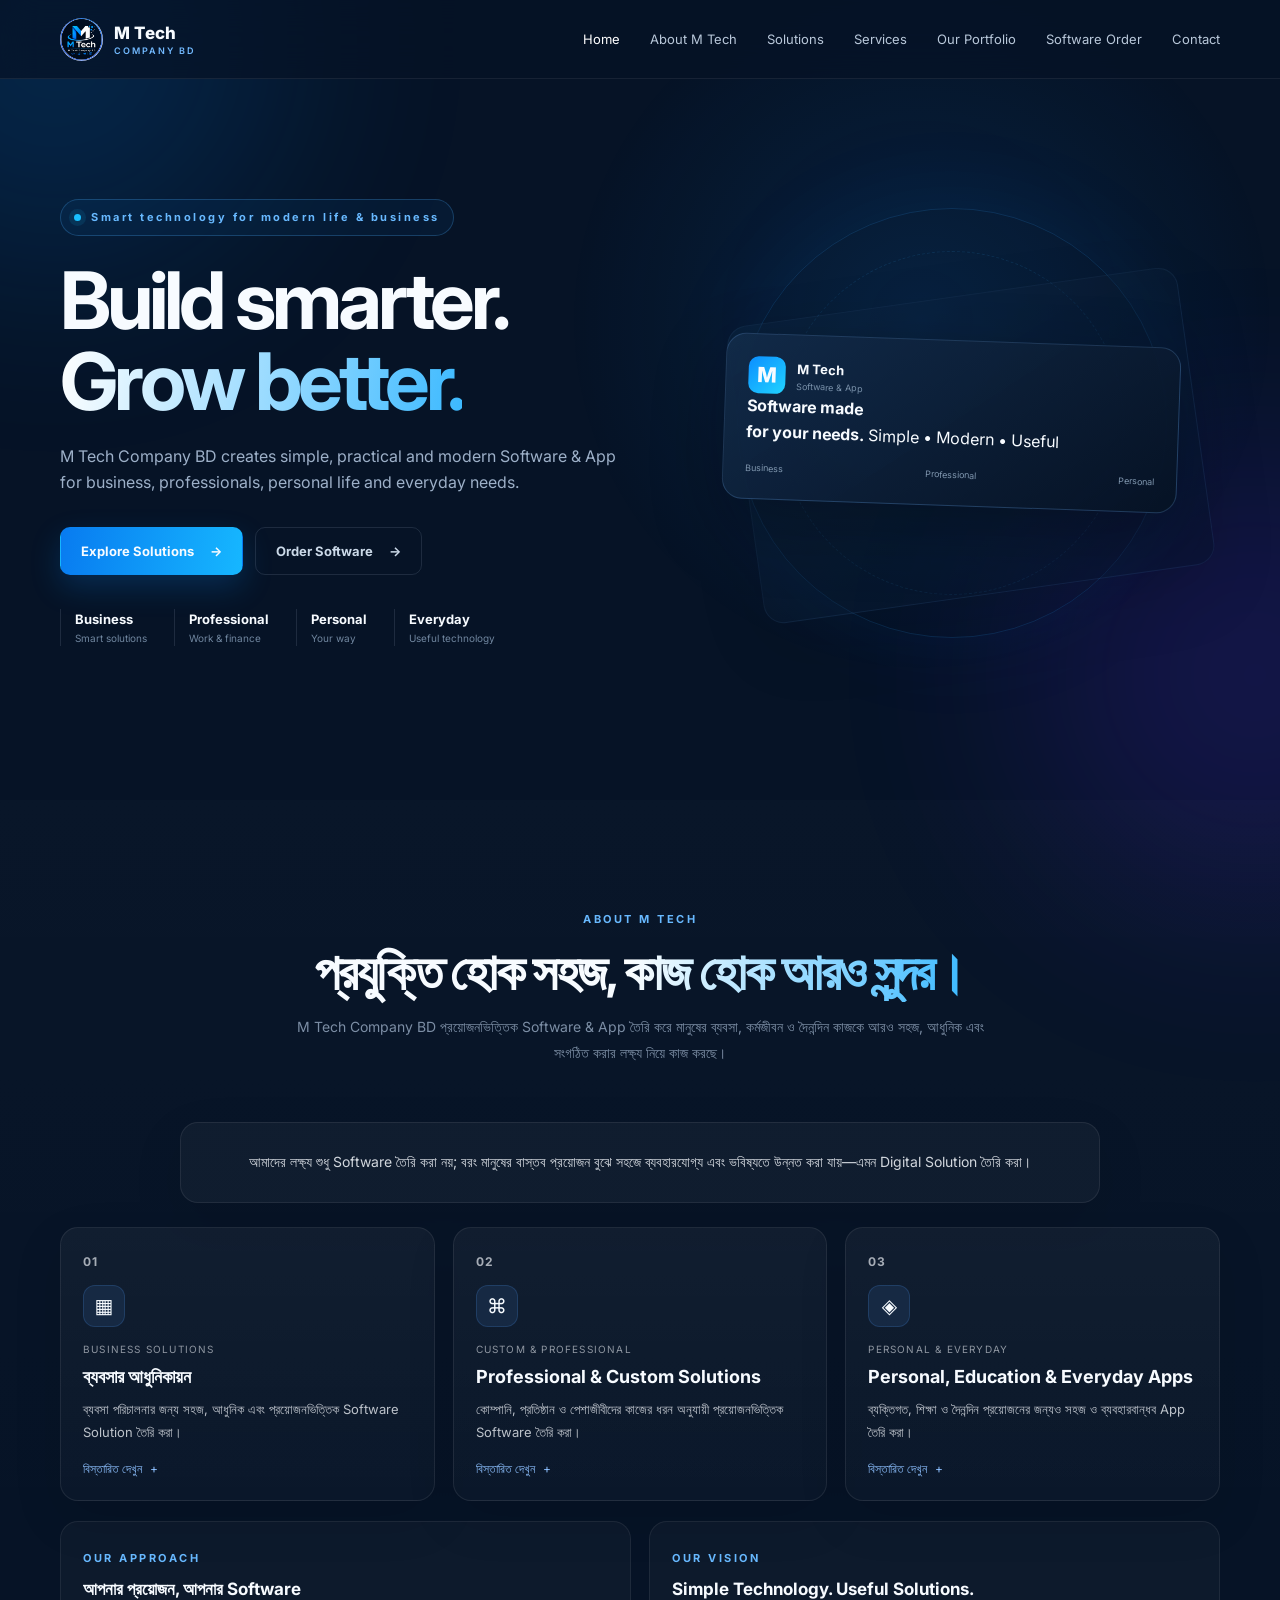
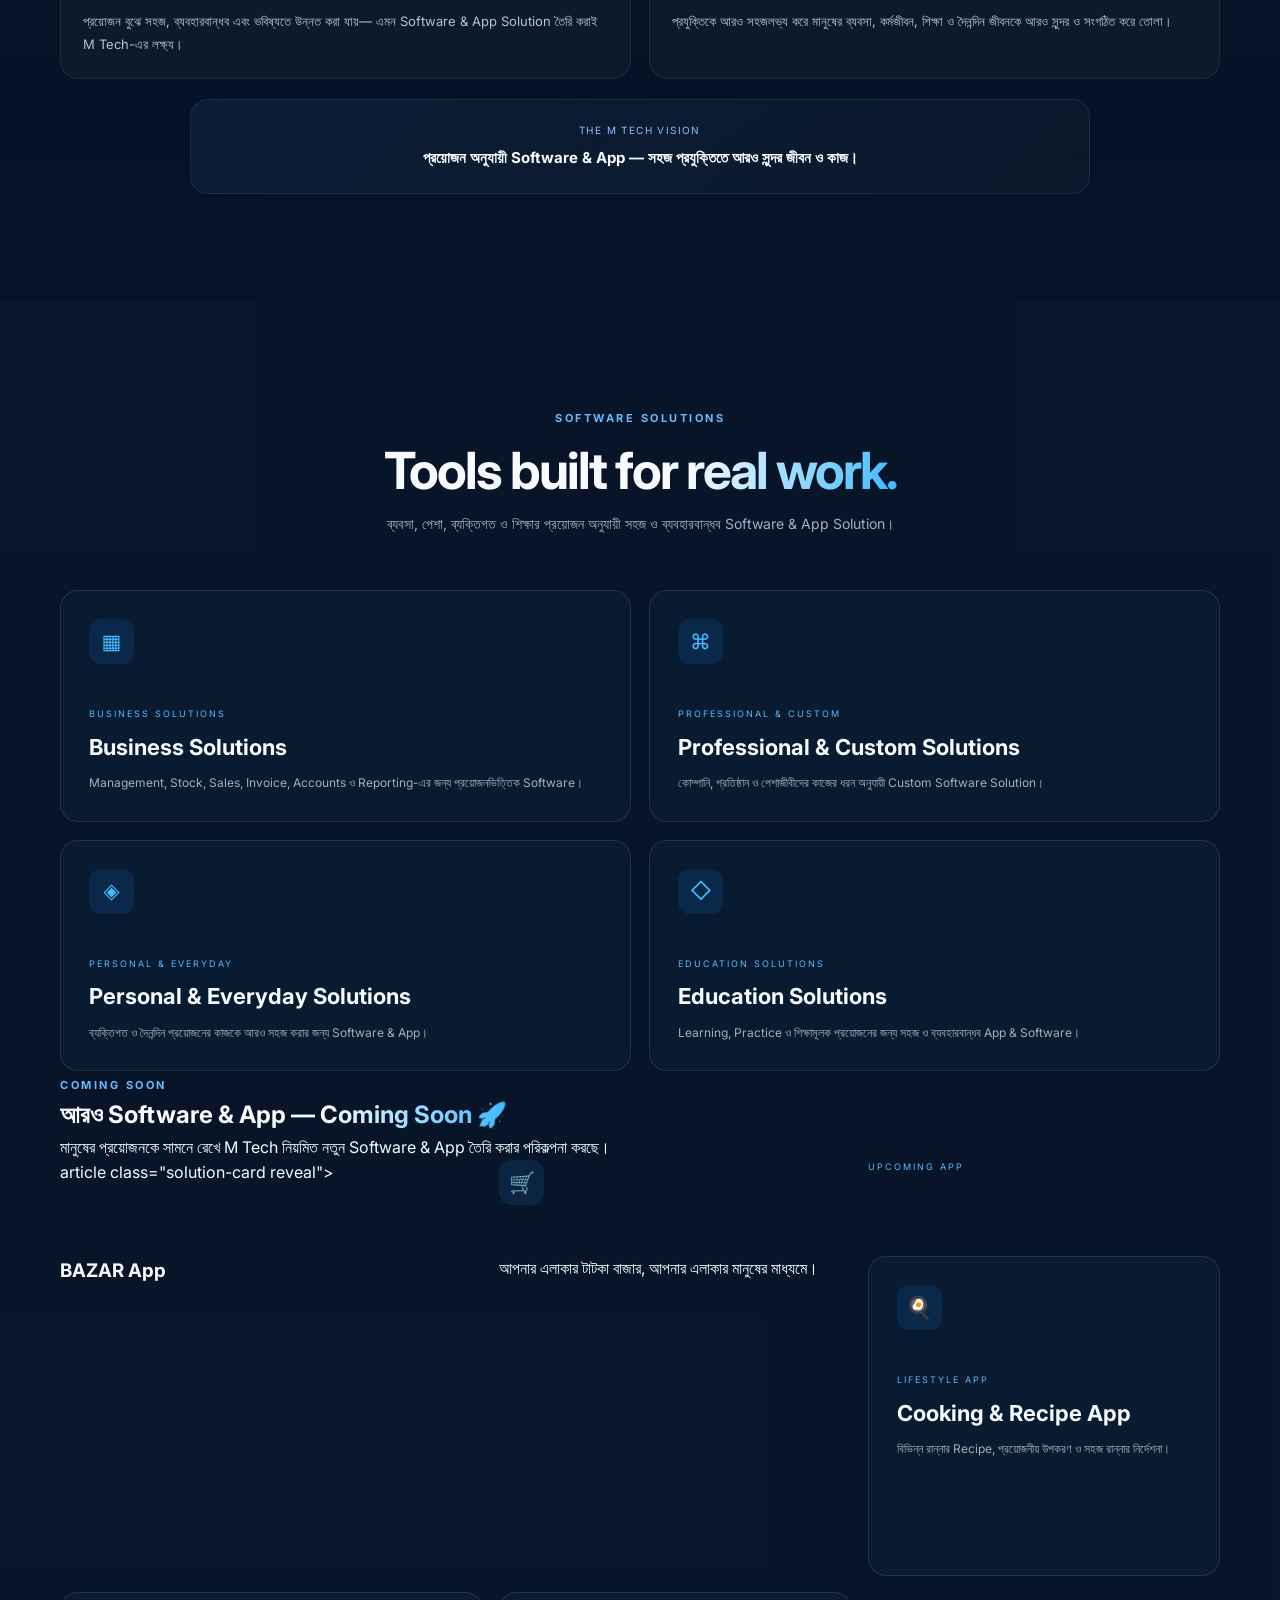
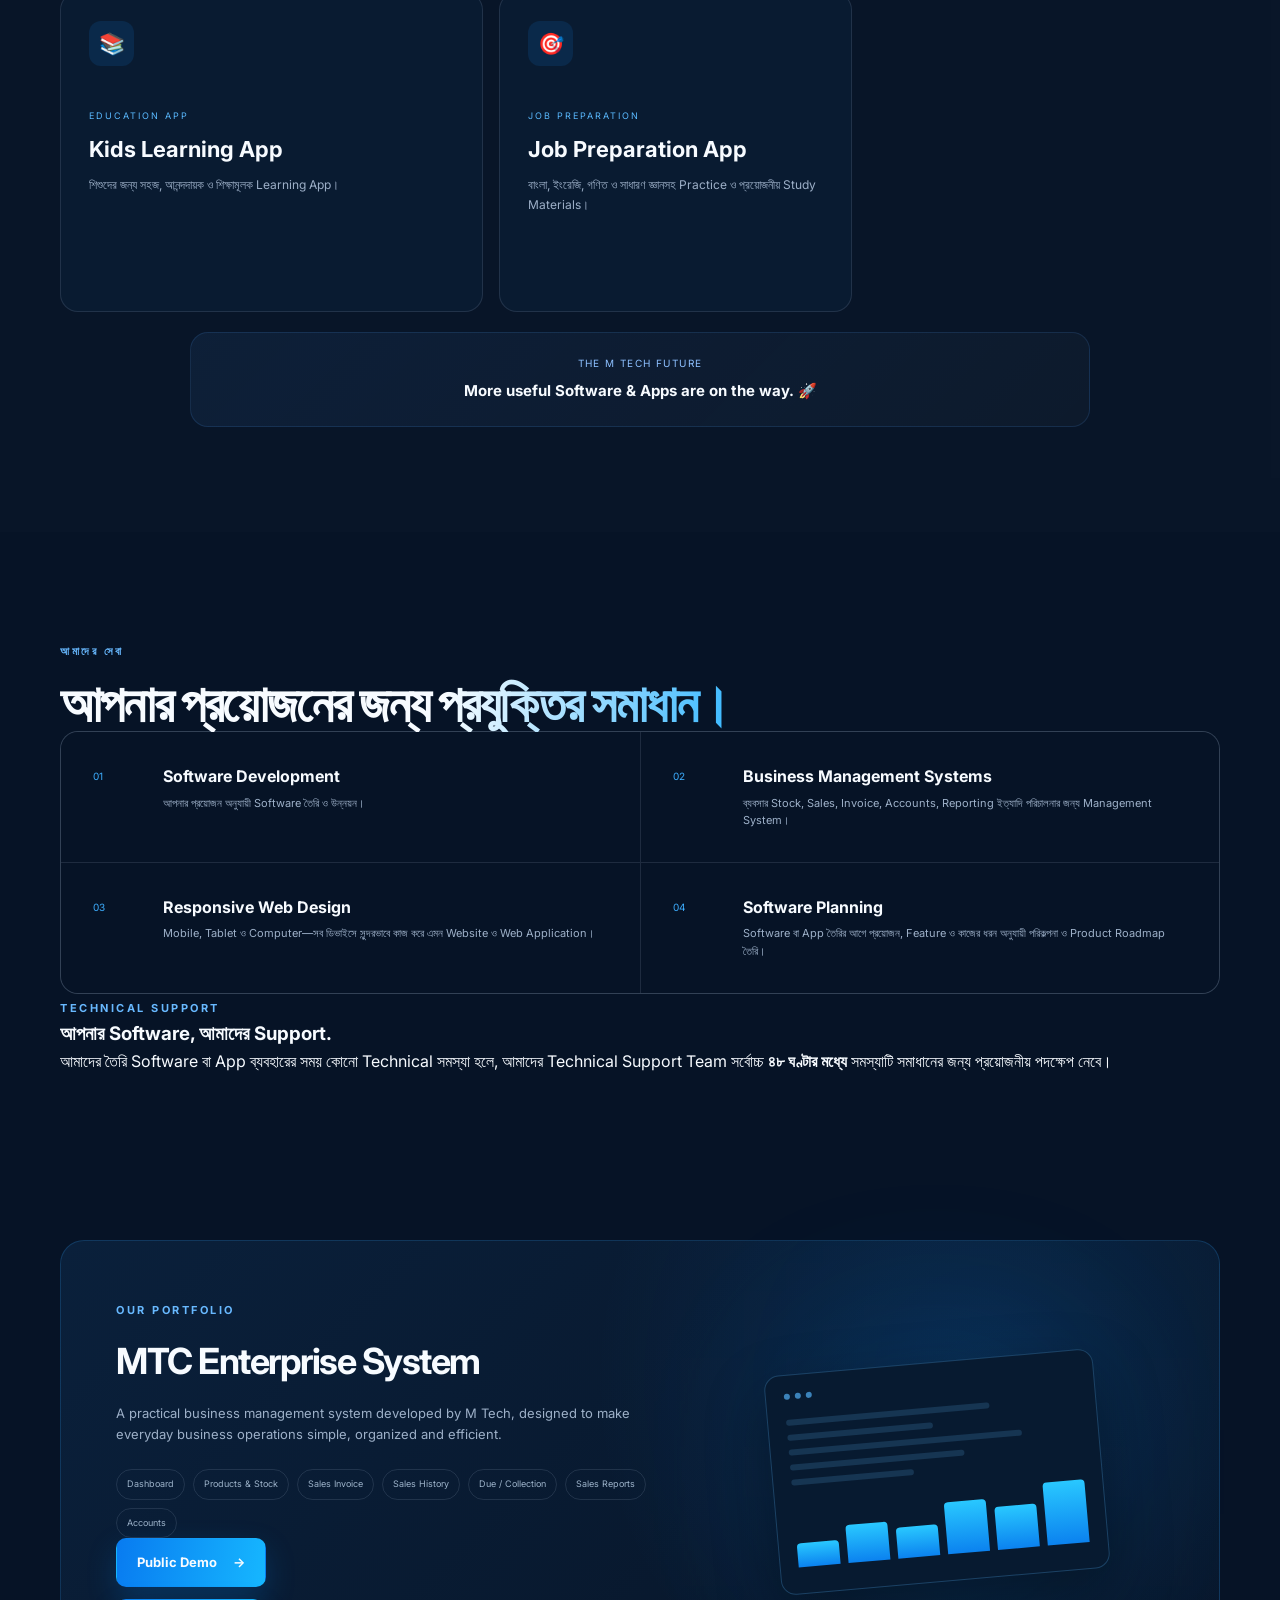
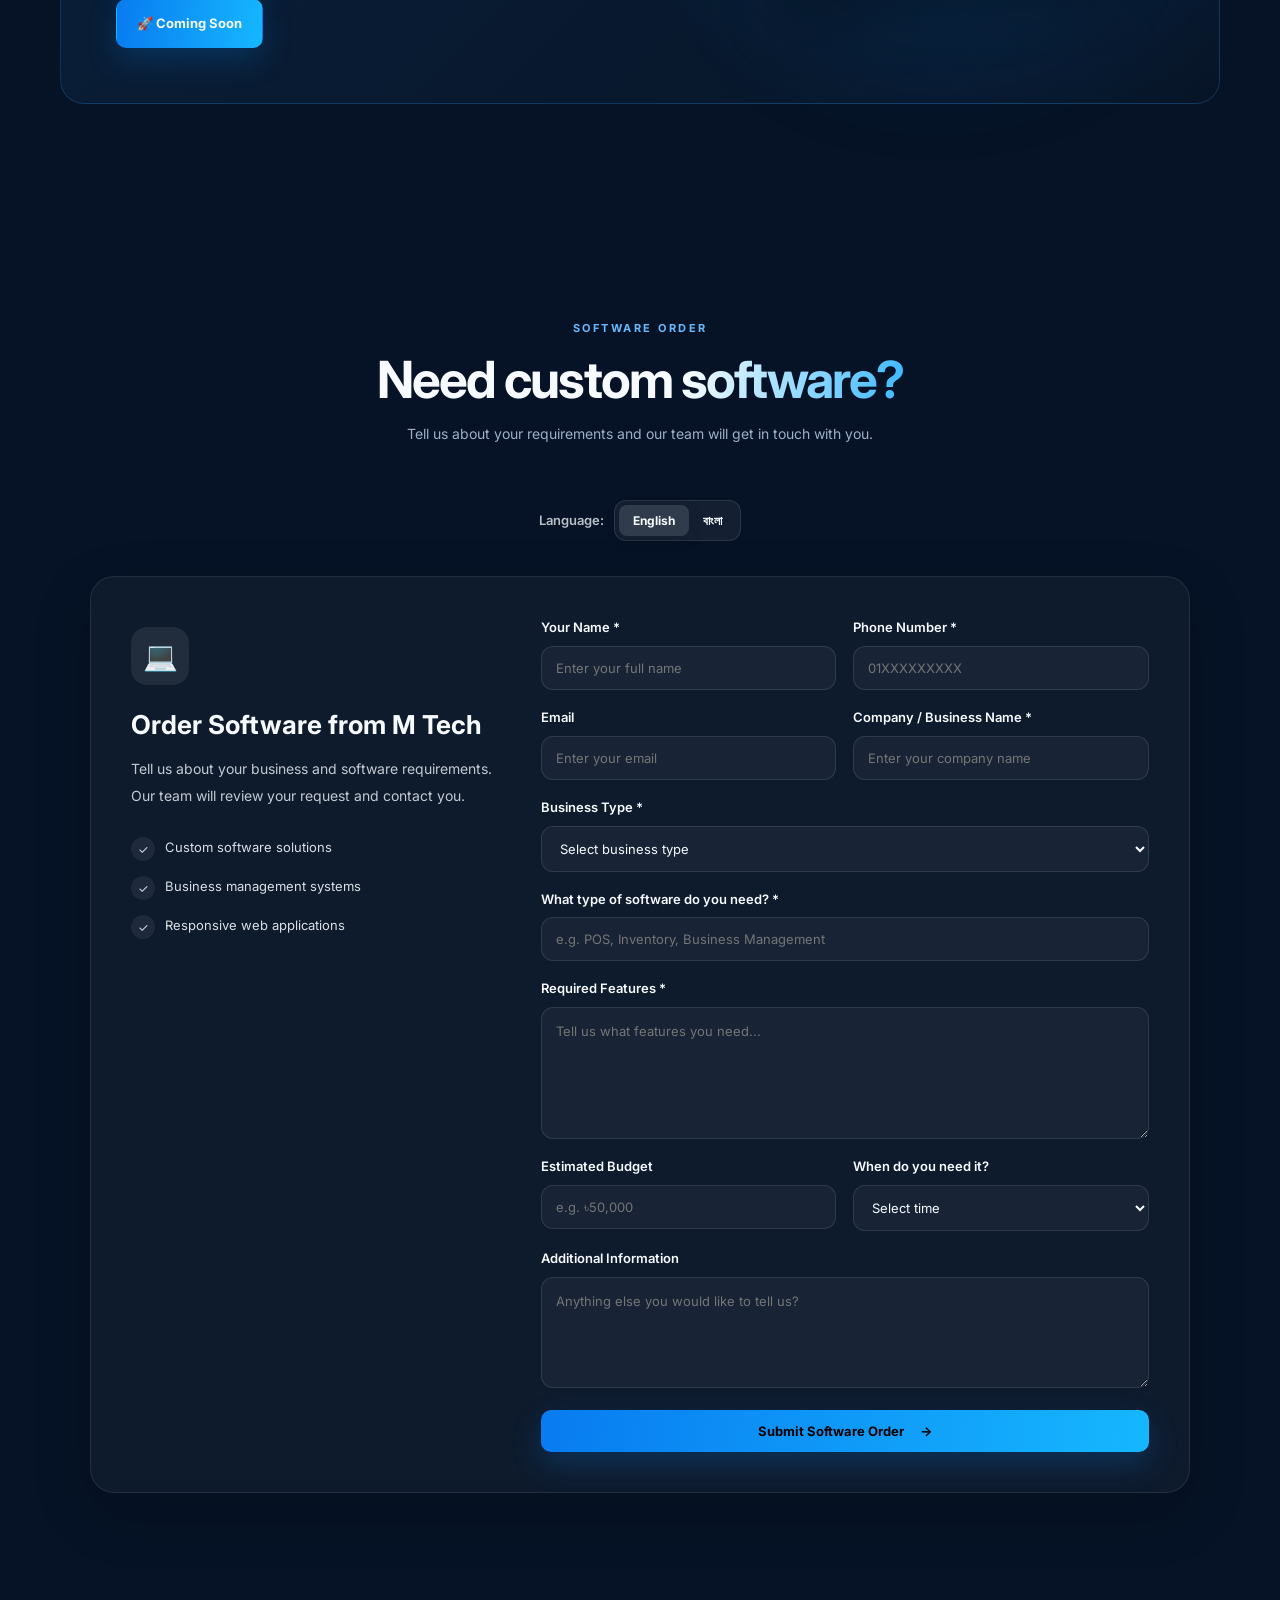
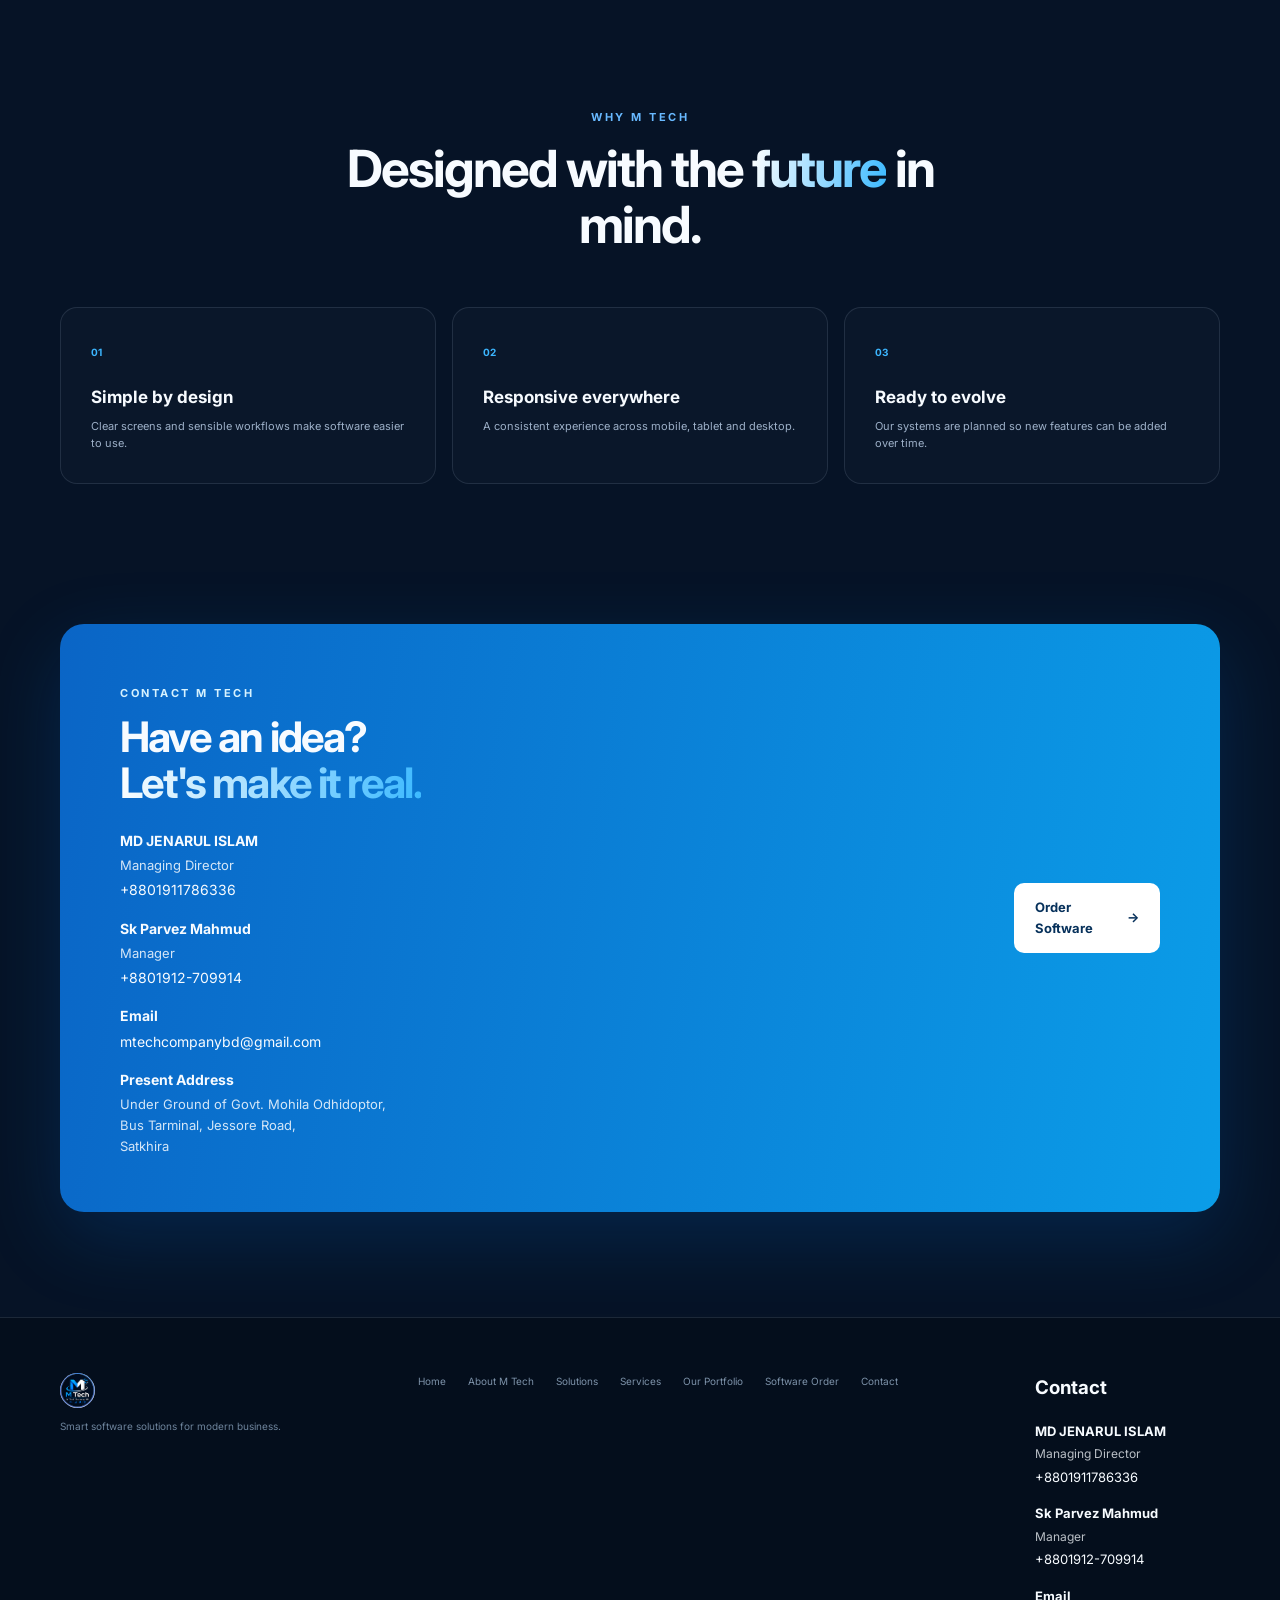
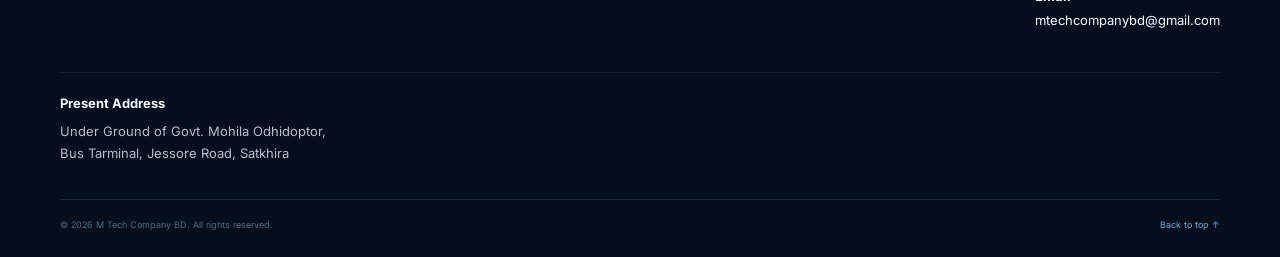
==== commit 9cee75f4: "Add BAZAR App solution card to index.html Added a new solution card for the BAZAR App with details." ====
--- a/index.html
+++ b/index.html
@@ -996,6 +996,23 @@
 
 
       <div class="solution-grid">
+article class="solution-card reveal">
+
+        <div class="card-icon">🛒</div>
+
+        <span class="card-tag">
+            UPCOMING APP
+        </span>
+
+        <h3>
+            BAZAR App
+        </h3>
+
+        <p>
+            আপনার এলাকার টাটকা বাজার, আপনার এলাকার মানুষের মাধ্যমে।
+        </p>
+
+    </article>
 
         <!-- Cooking -->
         <article class="solution-card reveal">
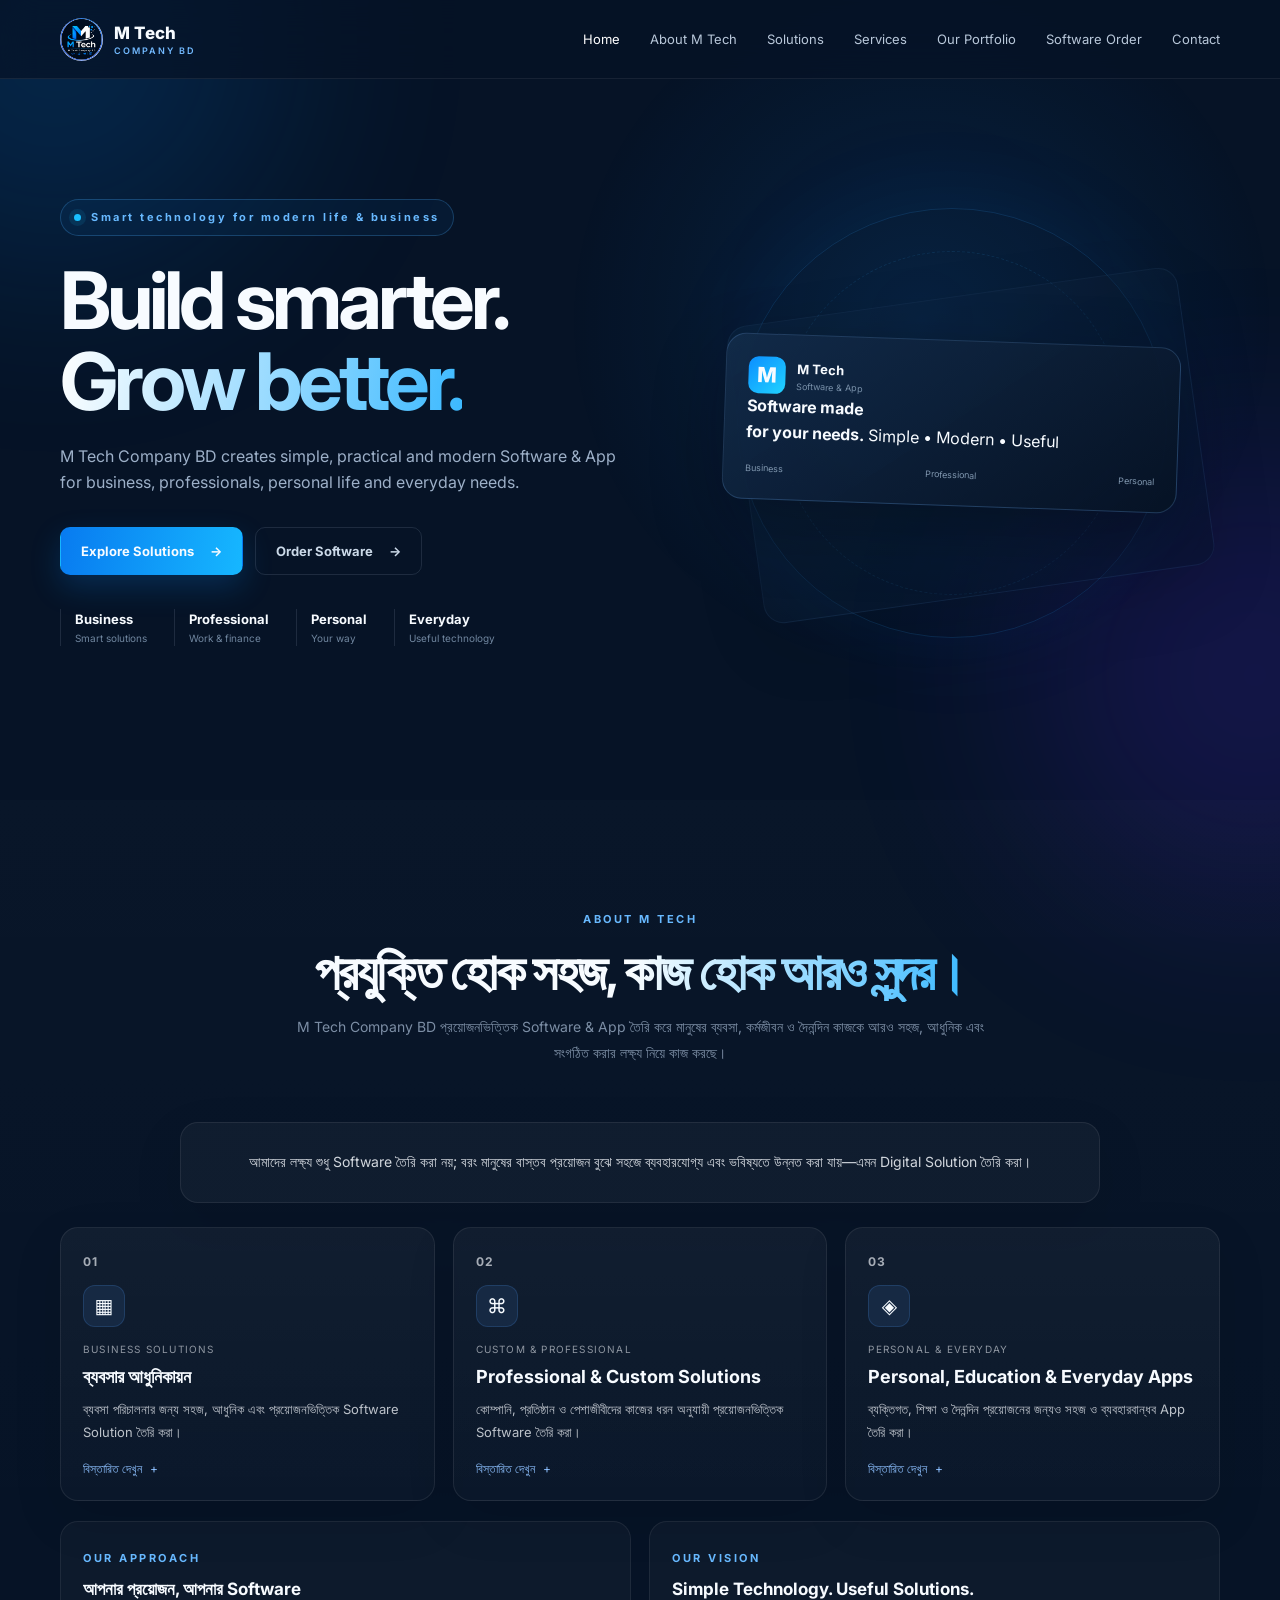
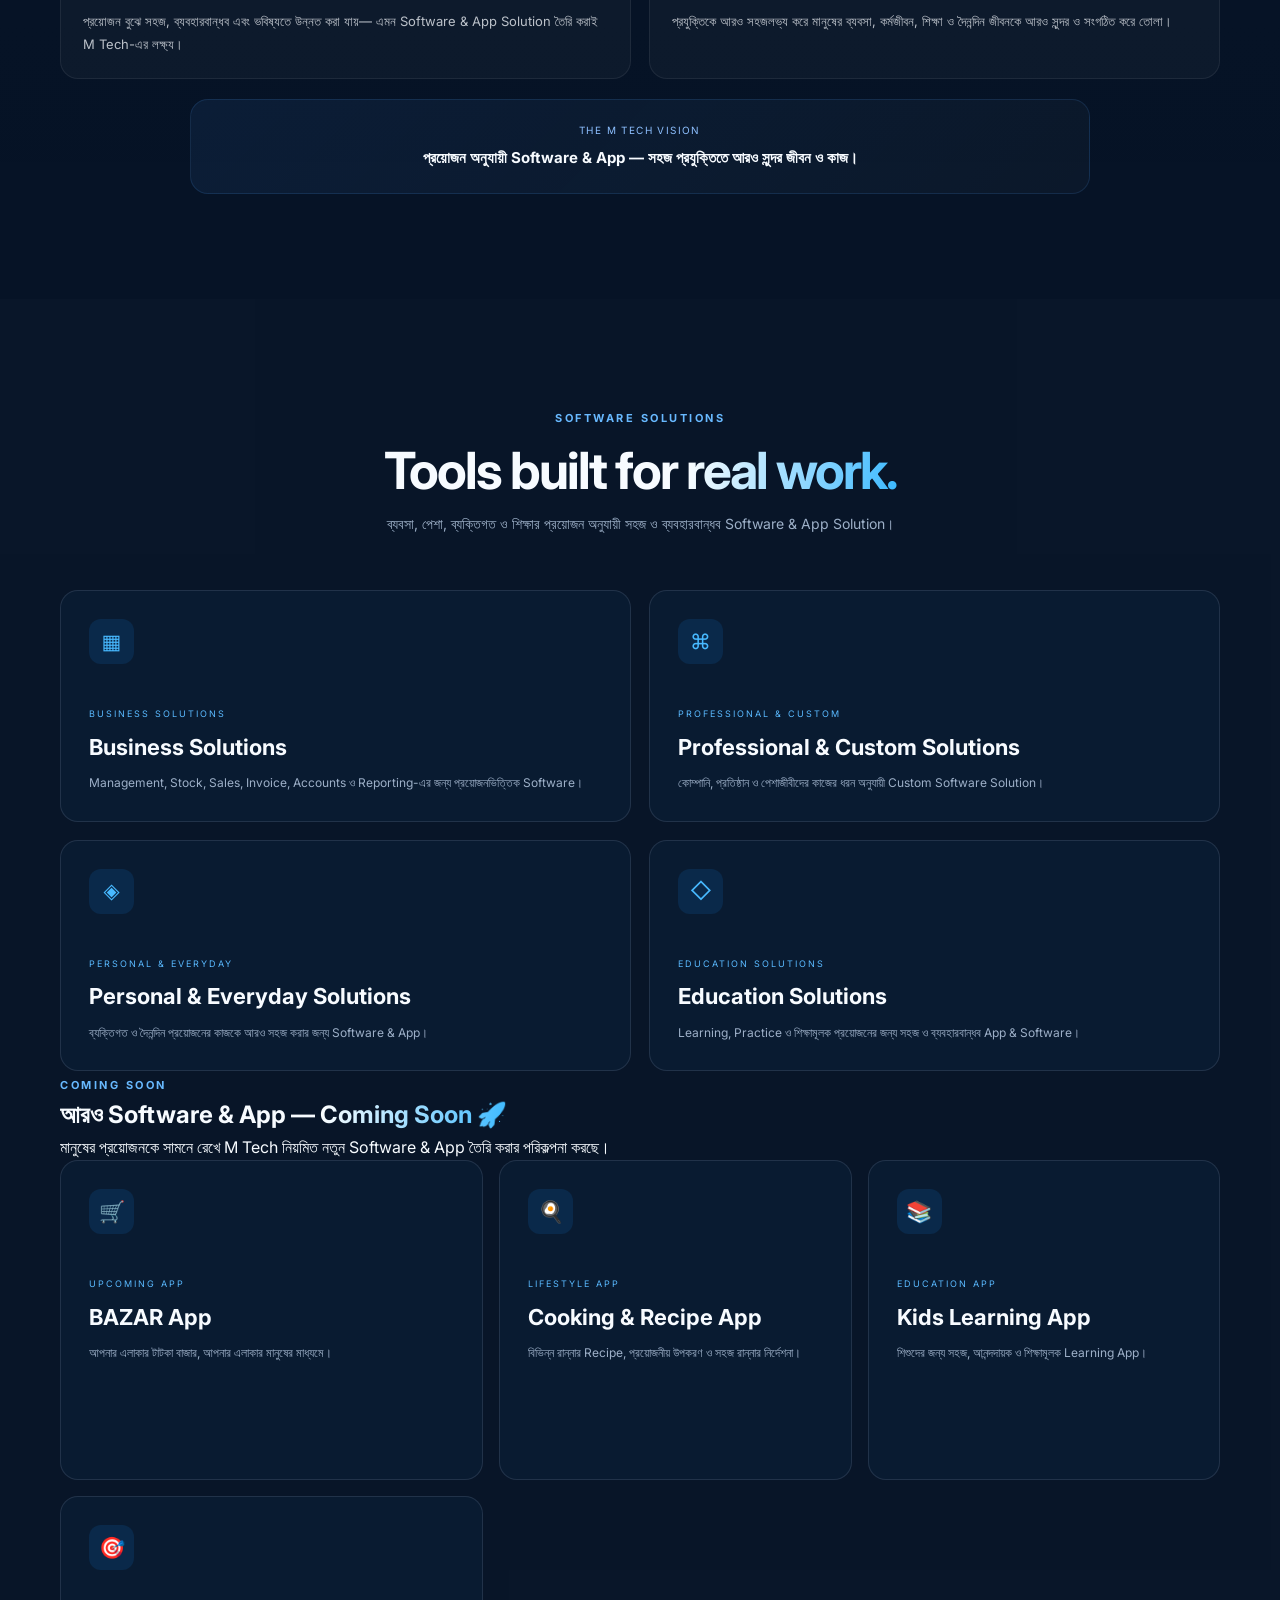
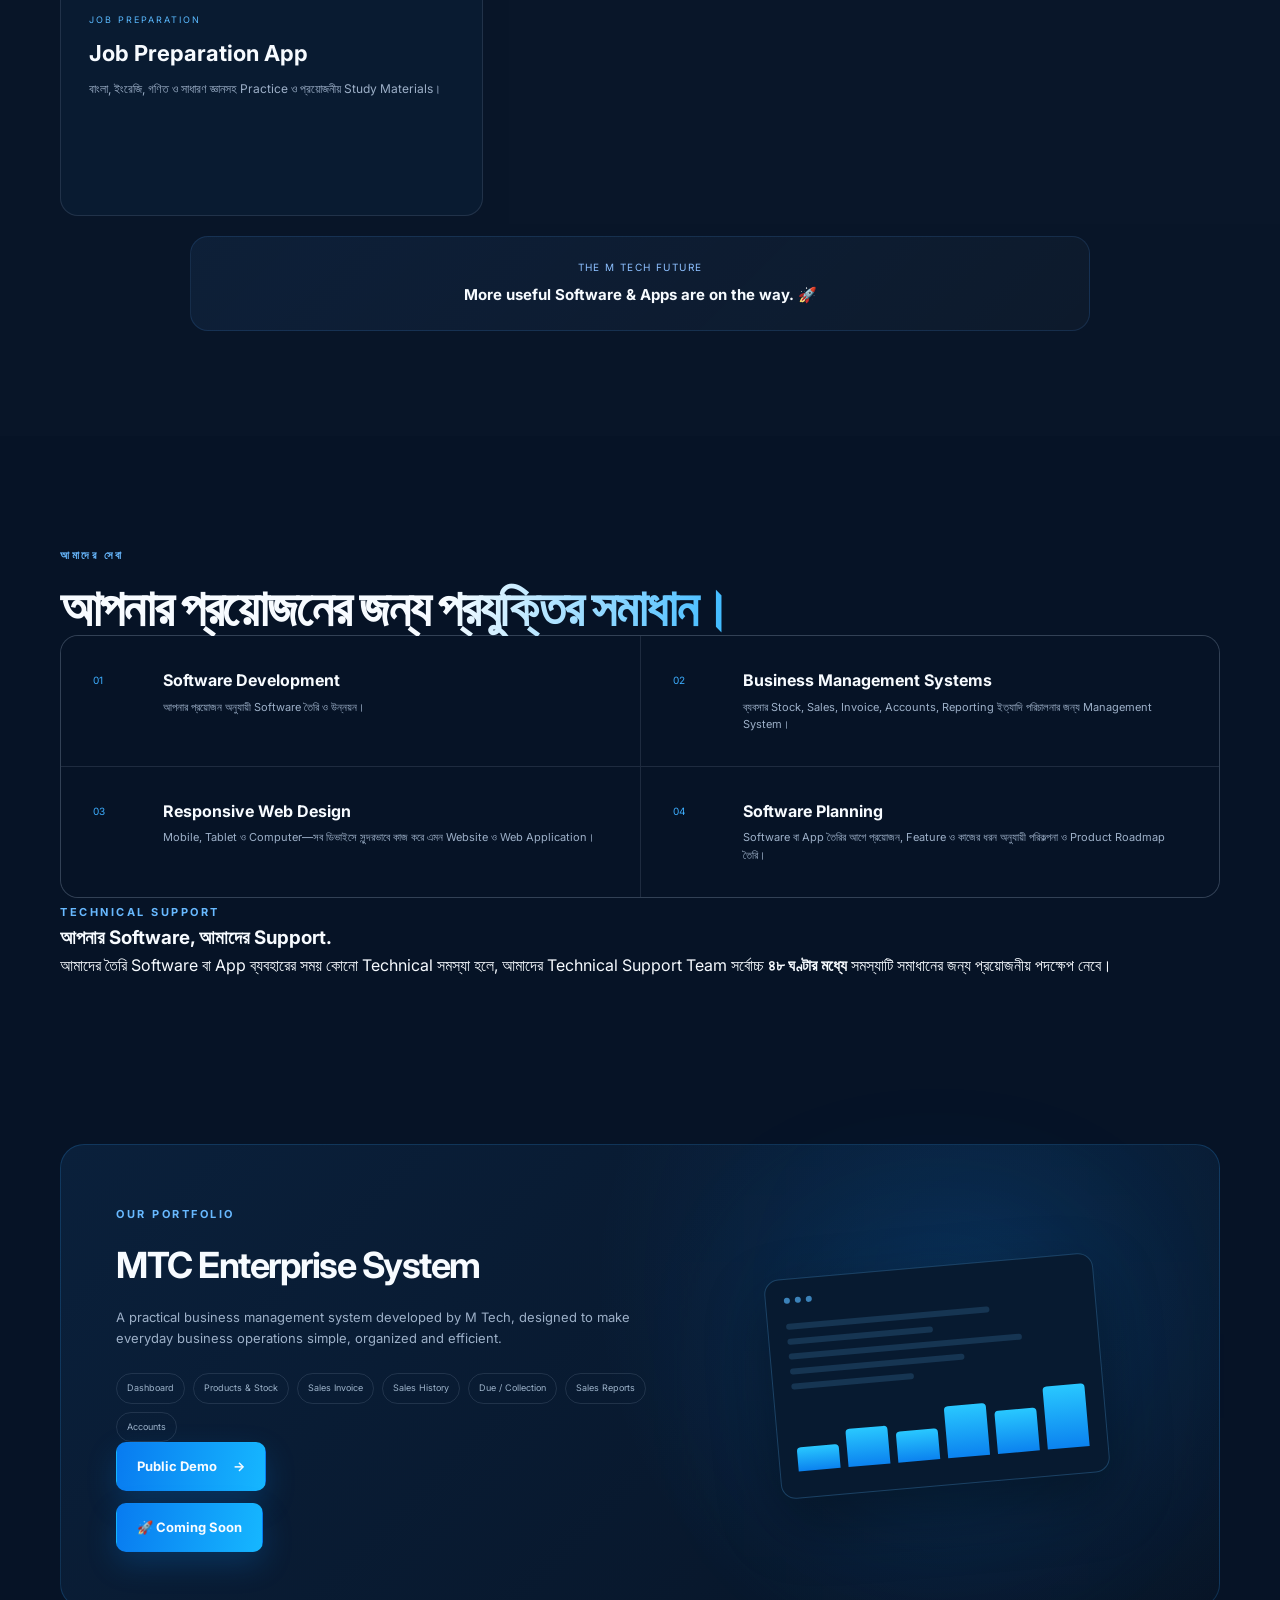
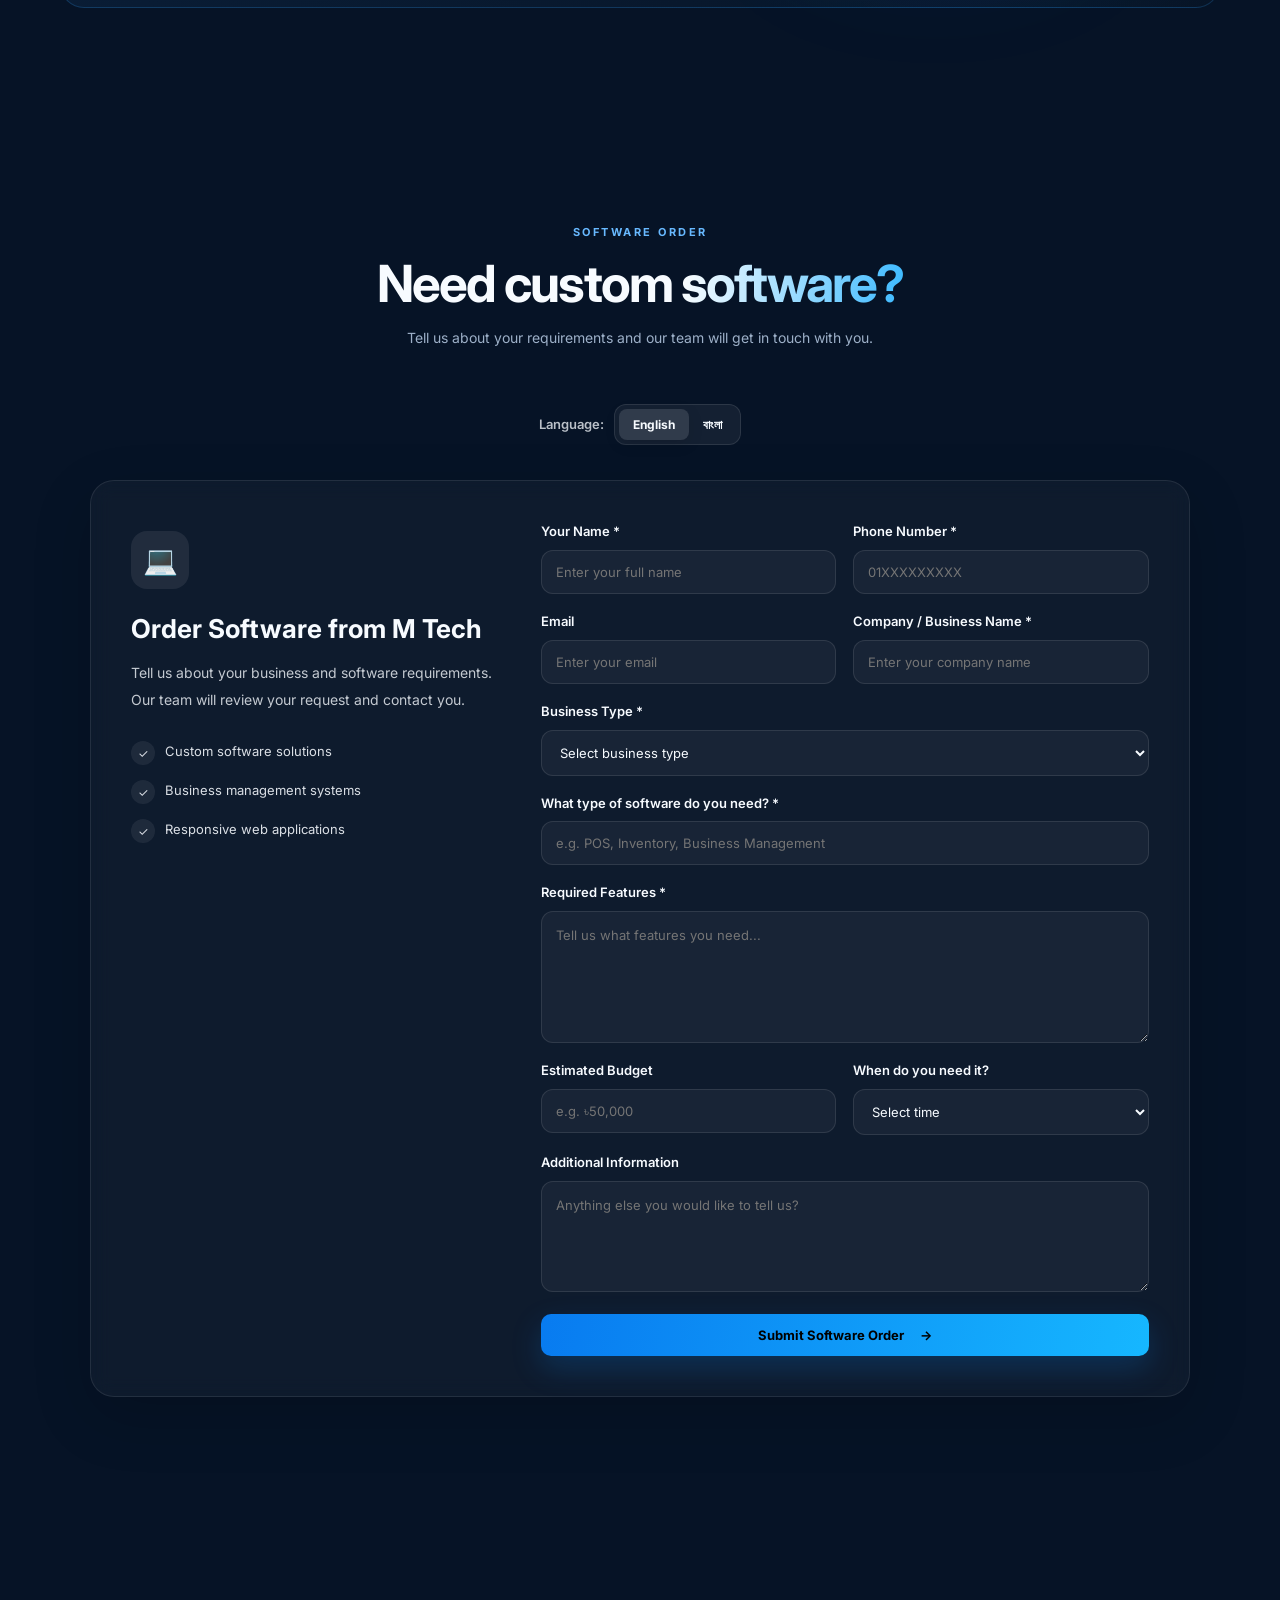
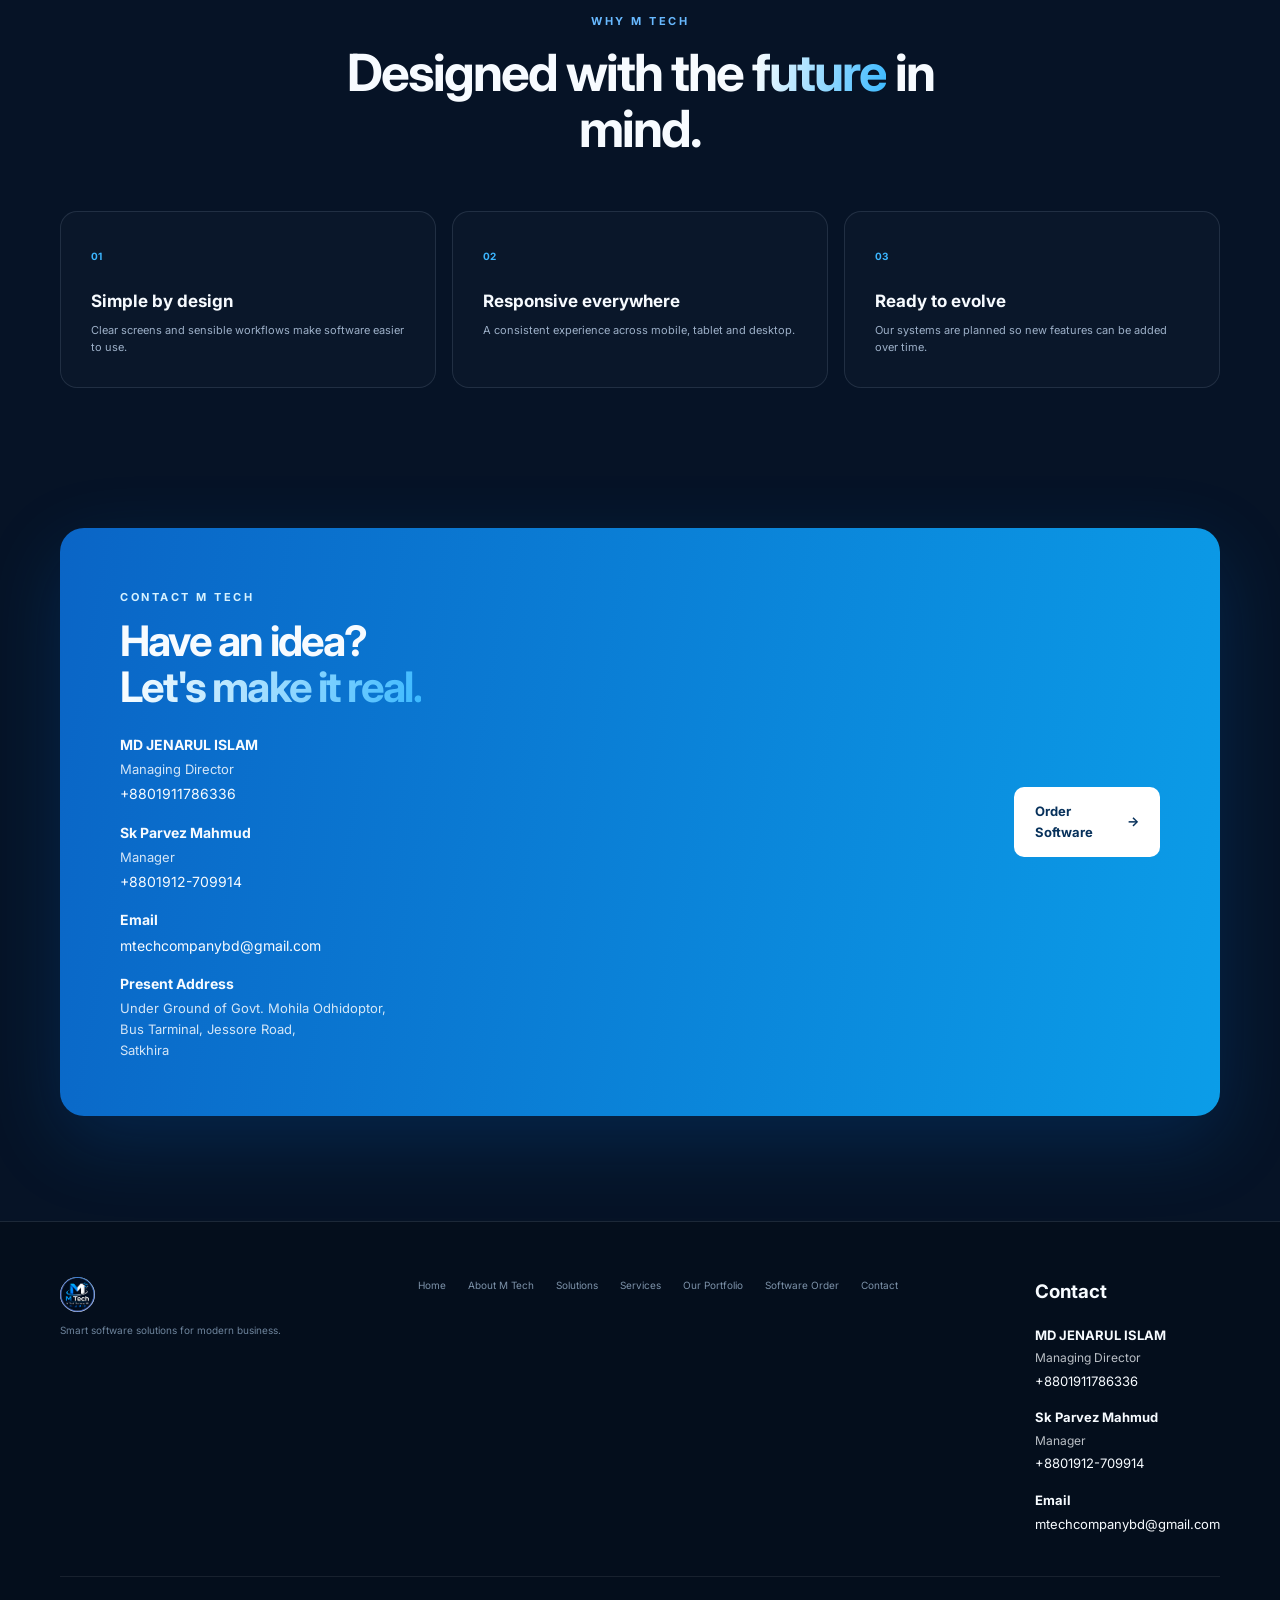
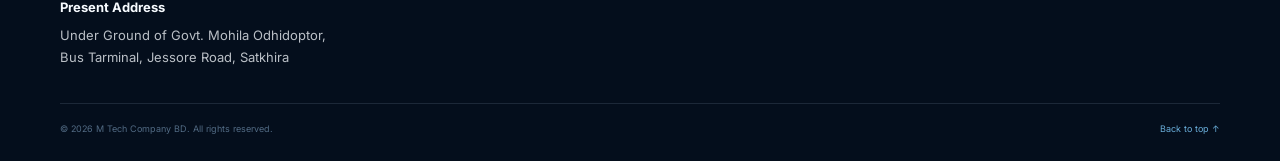
==== commit f0f2cfda: "Update index.html" ====
--- a/index.html
+++ b/index.html
@@ -996,7 +996,7 @@
 
 
       <div class="solution-grid">
-article class="solution-card reveal">
+<article class="solution-card reveal">
 
         <div class="card-icon">🛒</div>
 
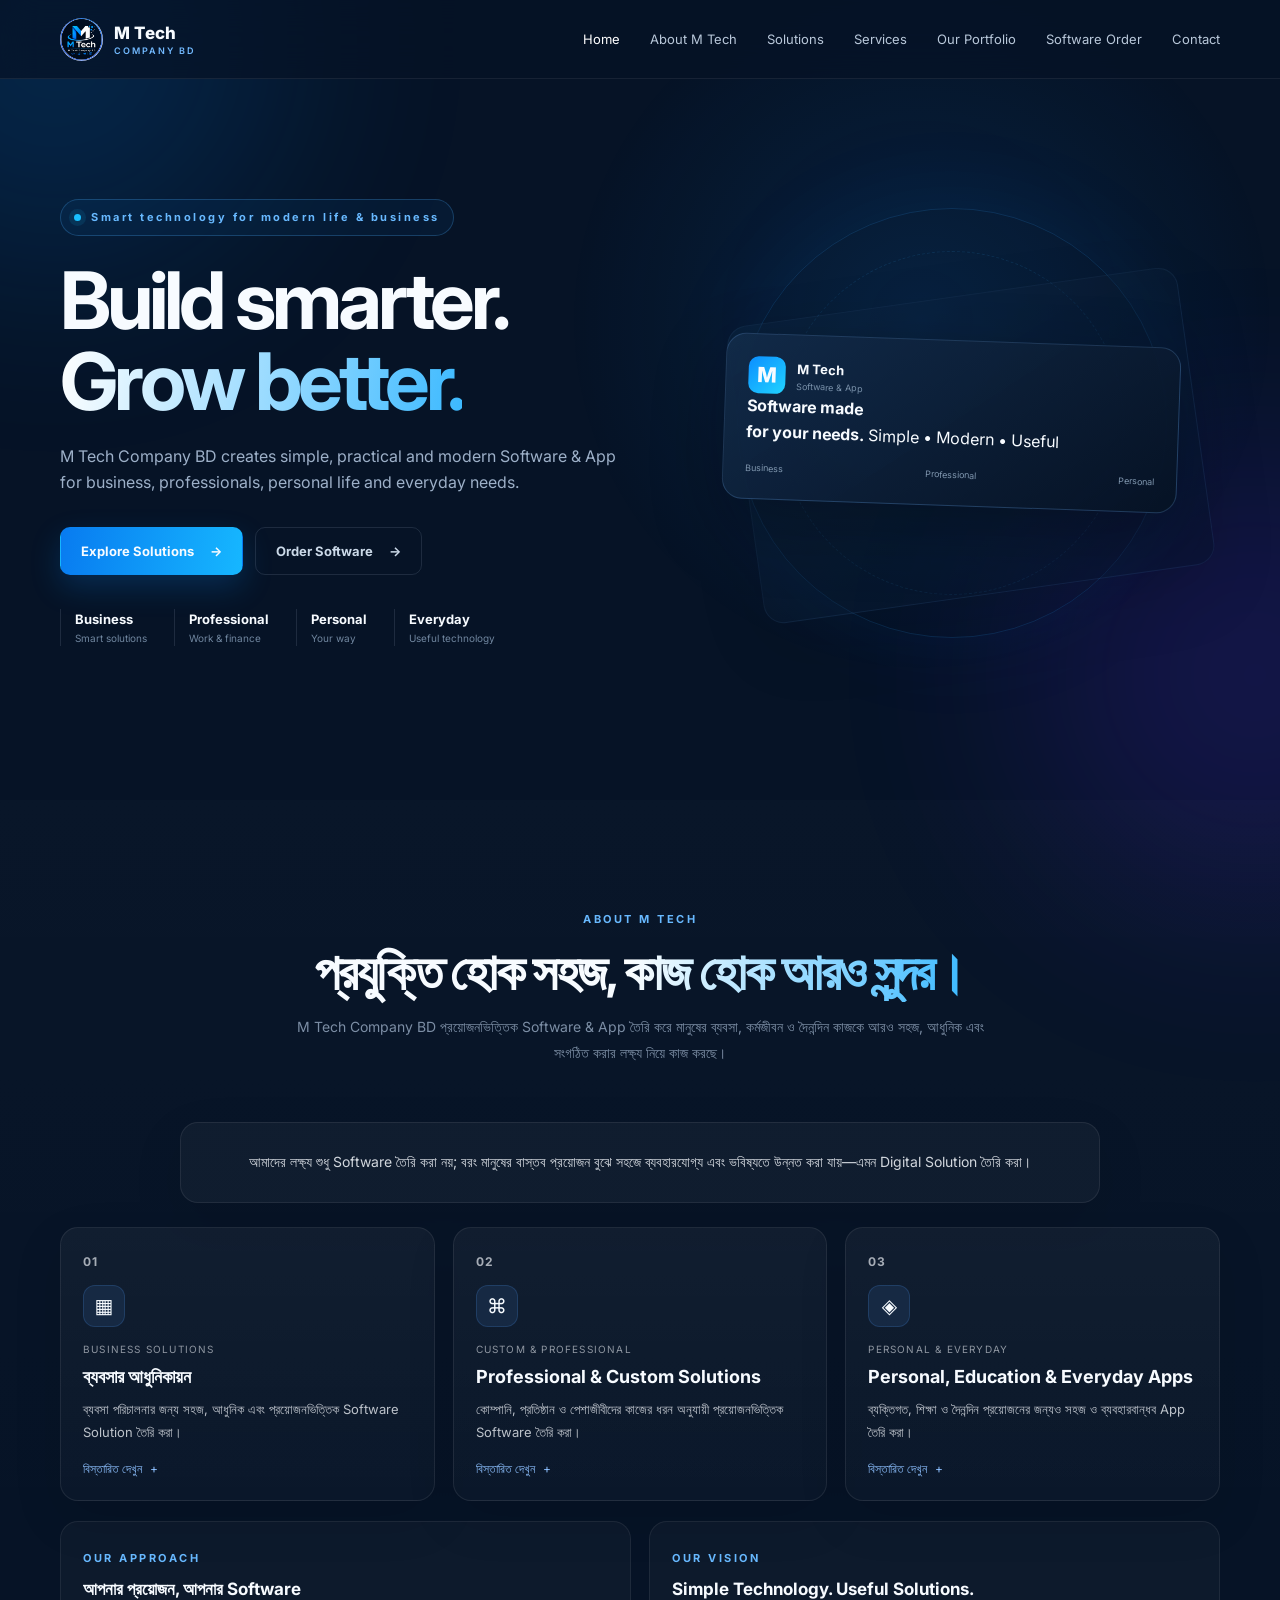
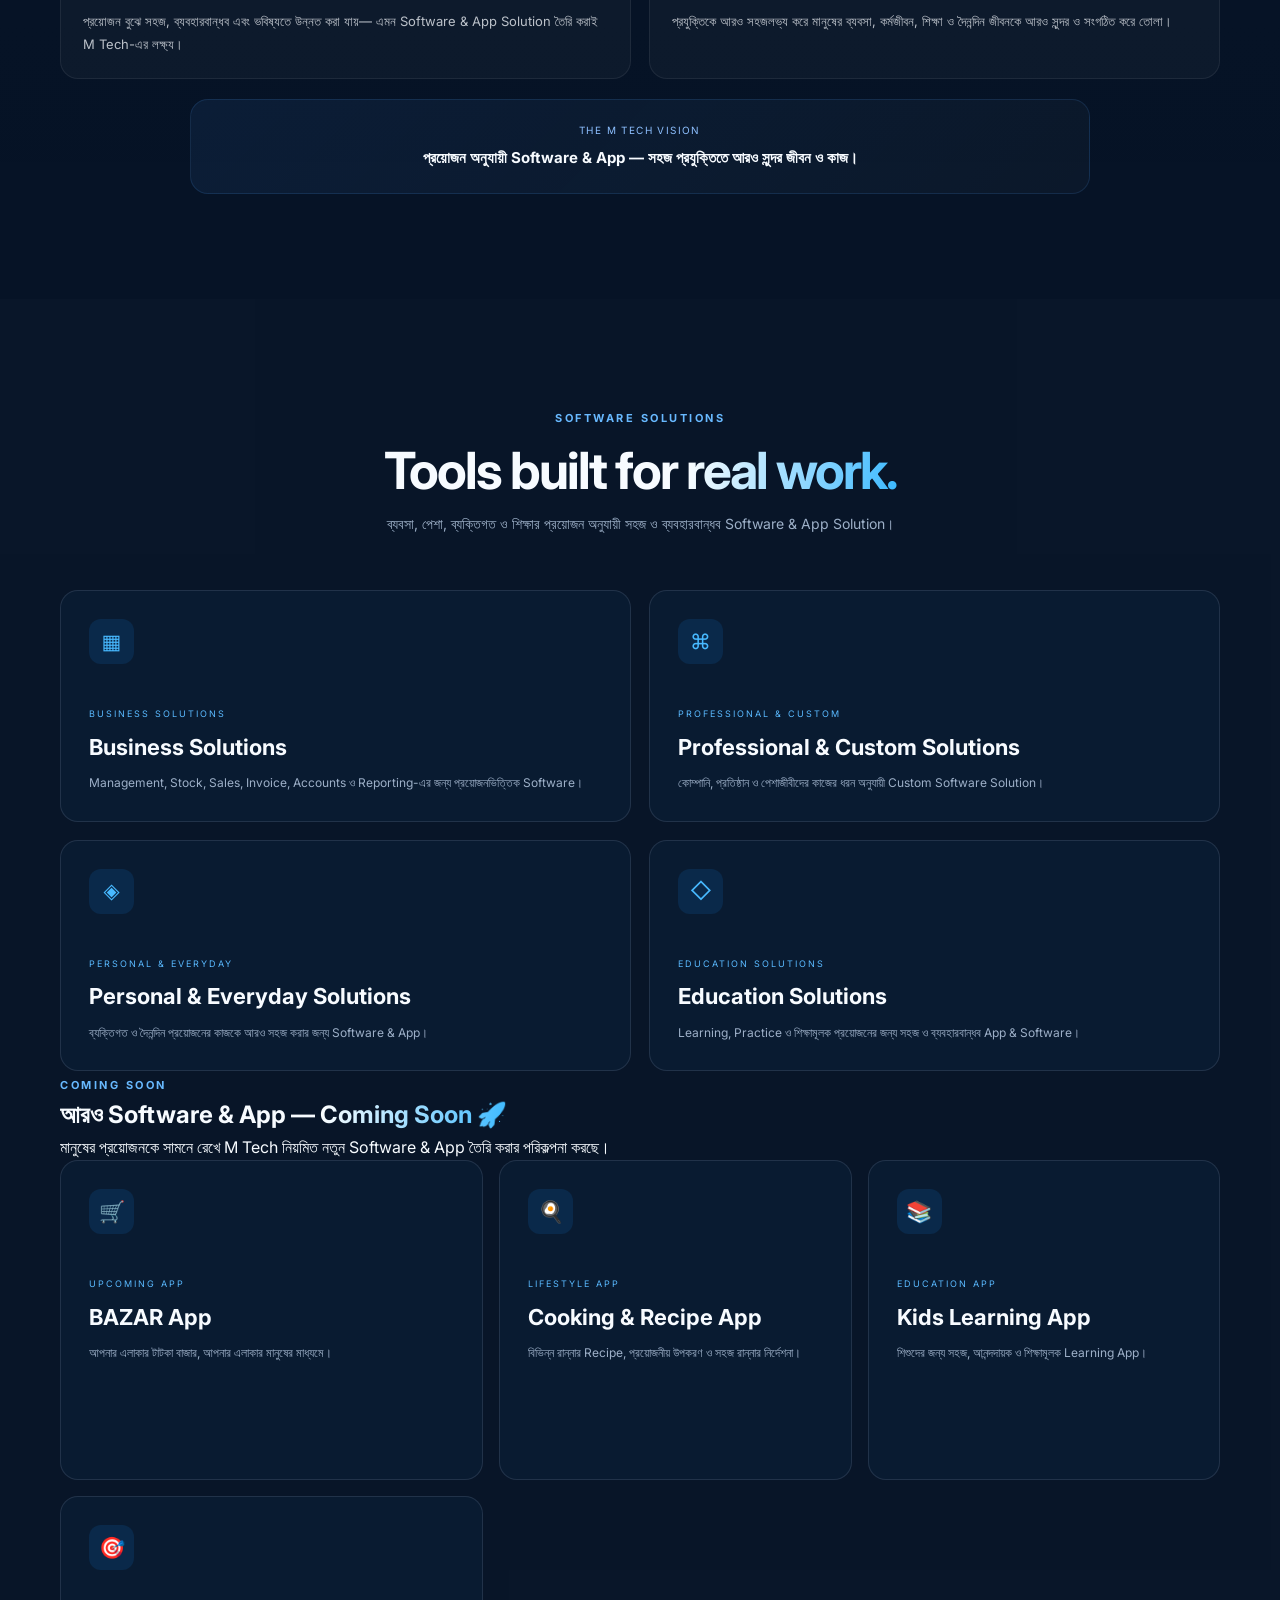
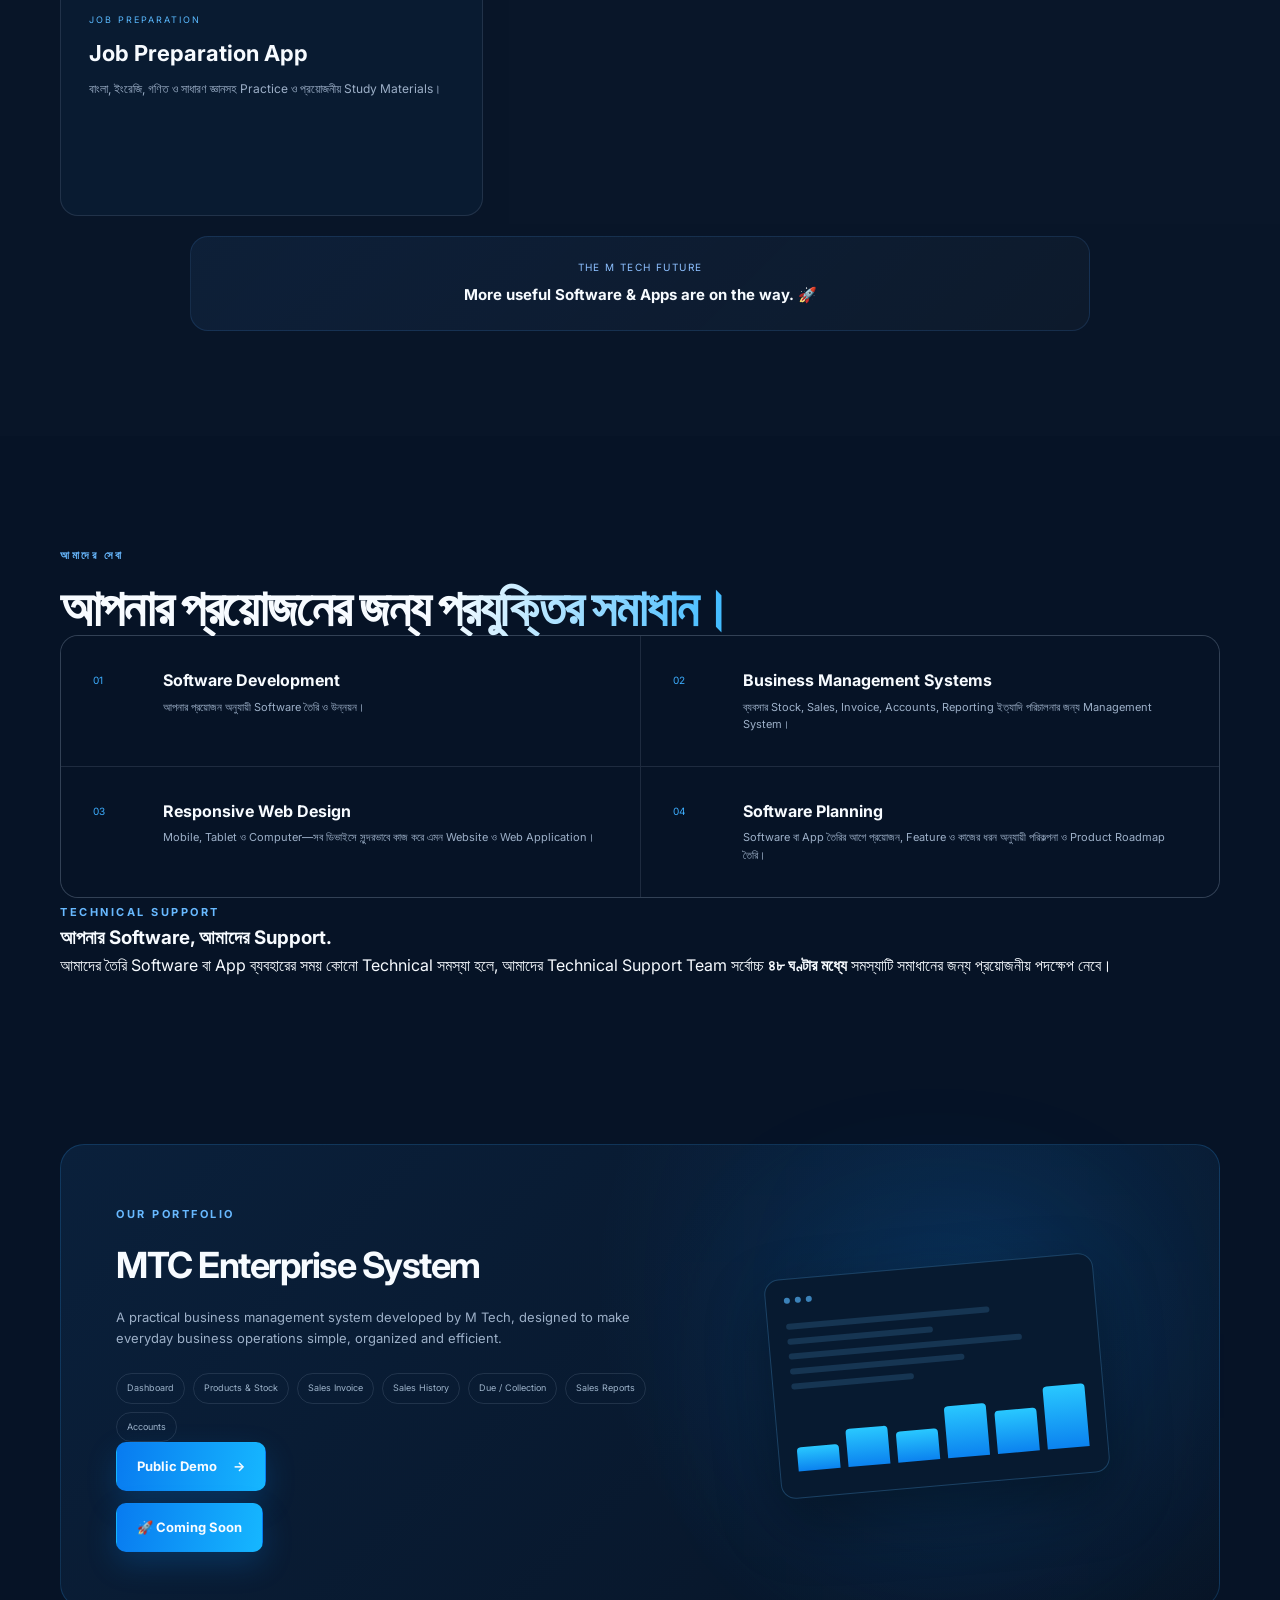
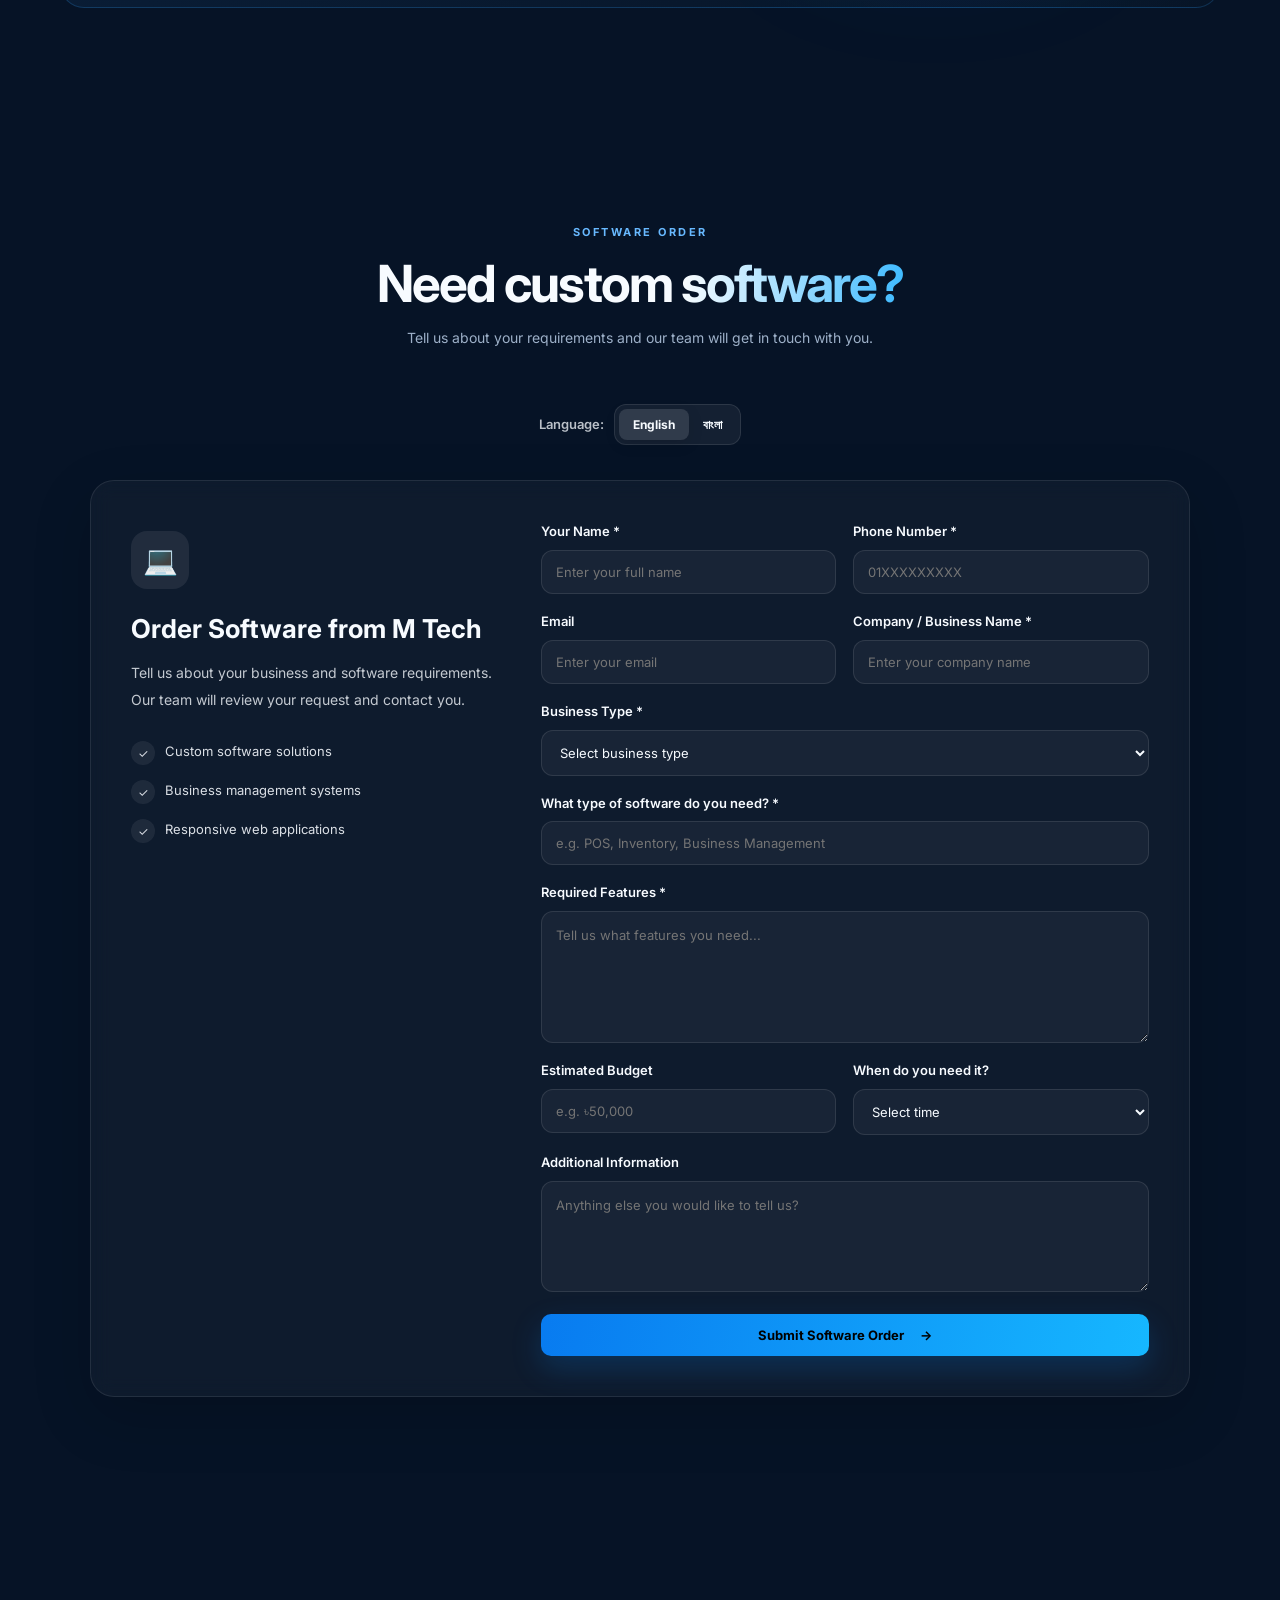
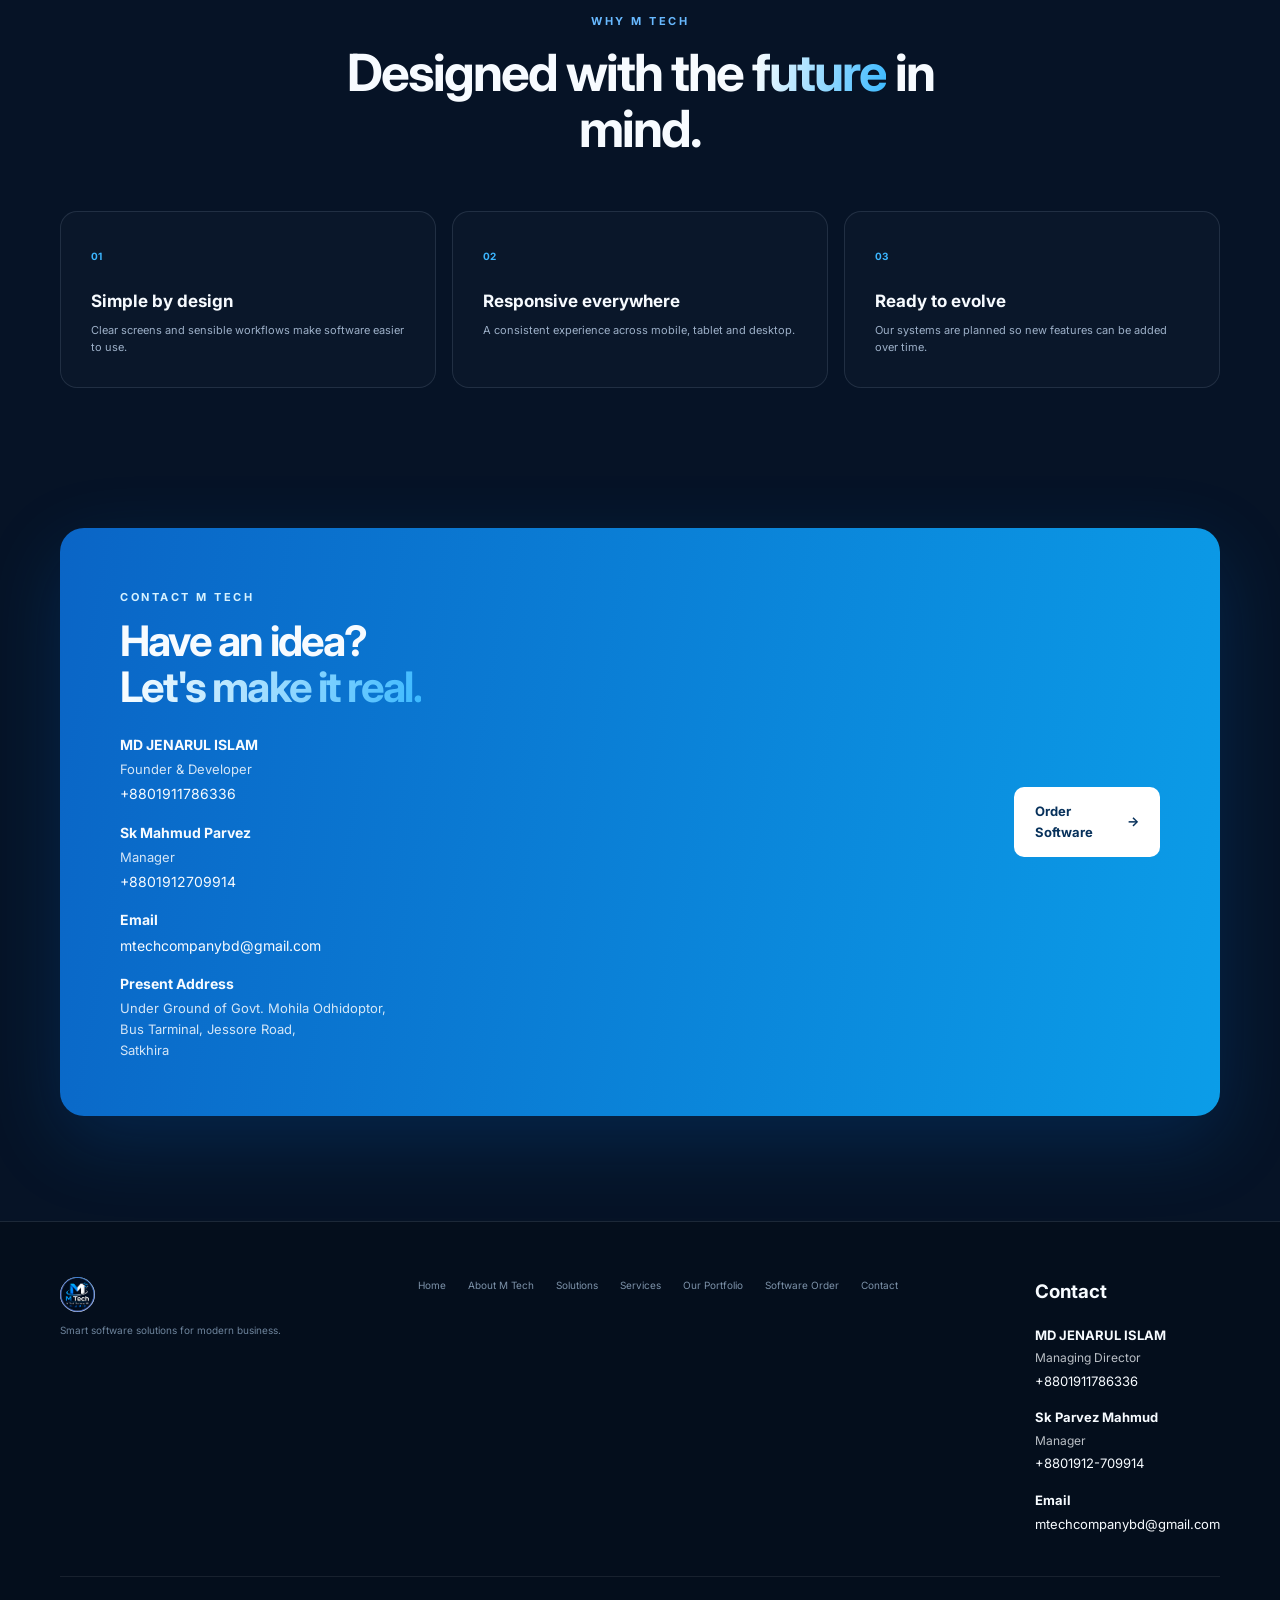
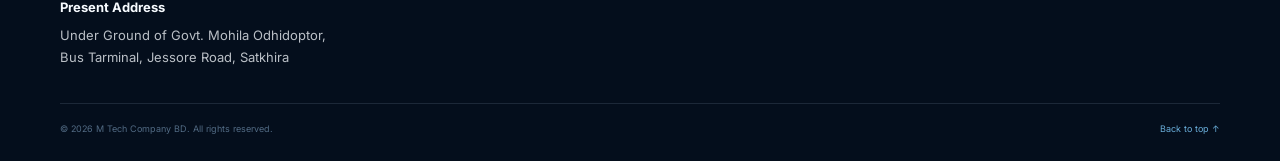
==== commit 6c544c87: "Update contact names and titles in index.html" ====
--- a/index.html
+++ b/index.html
@@ -1804,12 +1804,12 @@
             <div class="contact-person">
 
               <strong>
-                MD JENARUL ISLAM
-              </strong>
-
-              <span>
-                Managing Director
-              </span>
+    MD JENARUL ISLAM
+</strong>
+
+<span>
+    Founder & Developer
+</span>
 
               <a href="tel:+8801911786336">
                 +8801911786336
@@ -1821,16 +1821,16 @@
             <div class="contact-person">
 
               <strong>
-                Sk Parvez Mahmud
-              </strong>
-
-              <span>
-                Manager
-              </span>
-
-              <a href="tel:+8801912709914">
-                +8801912-709914
-              </a>
+    Sk Mahmud Parvez
+</strong>
+
+<span>
+    Manager
+</span>
+
+             <a href="tel:+8801912709914">
+    +8801912709914
+</a> 
 
             </div>
 
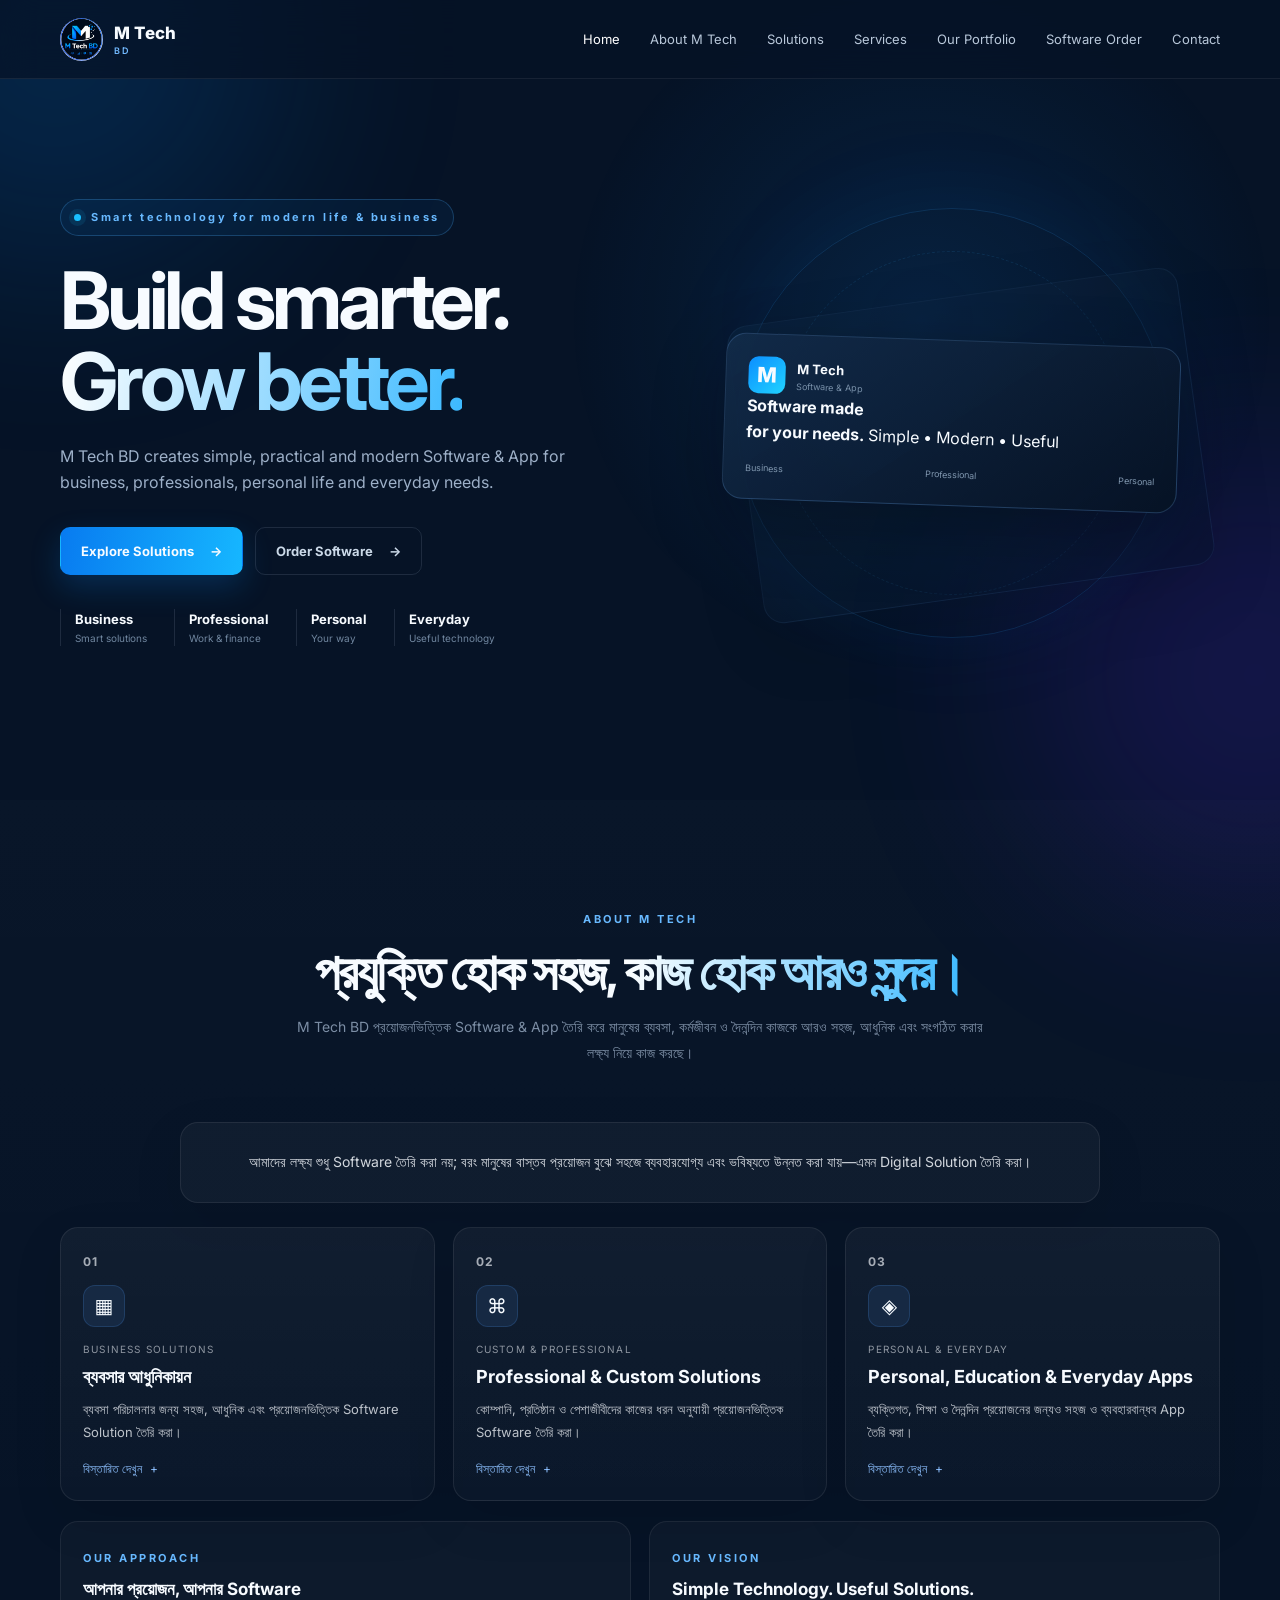
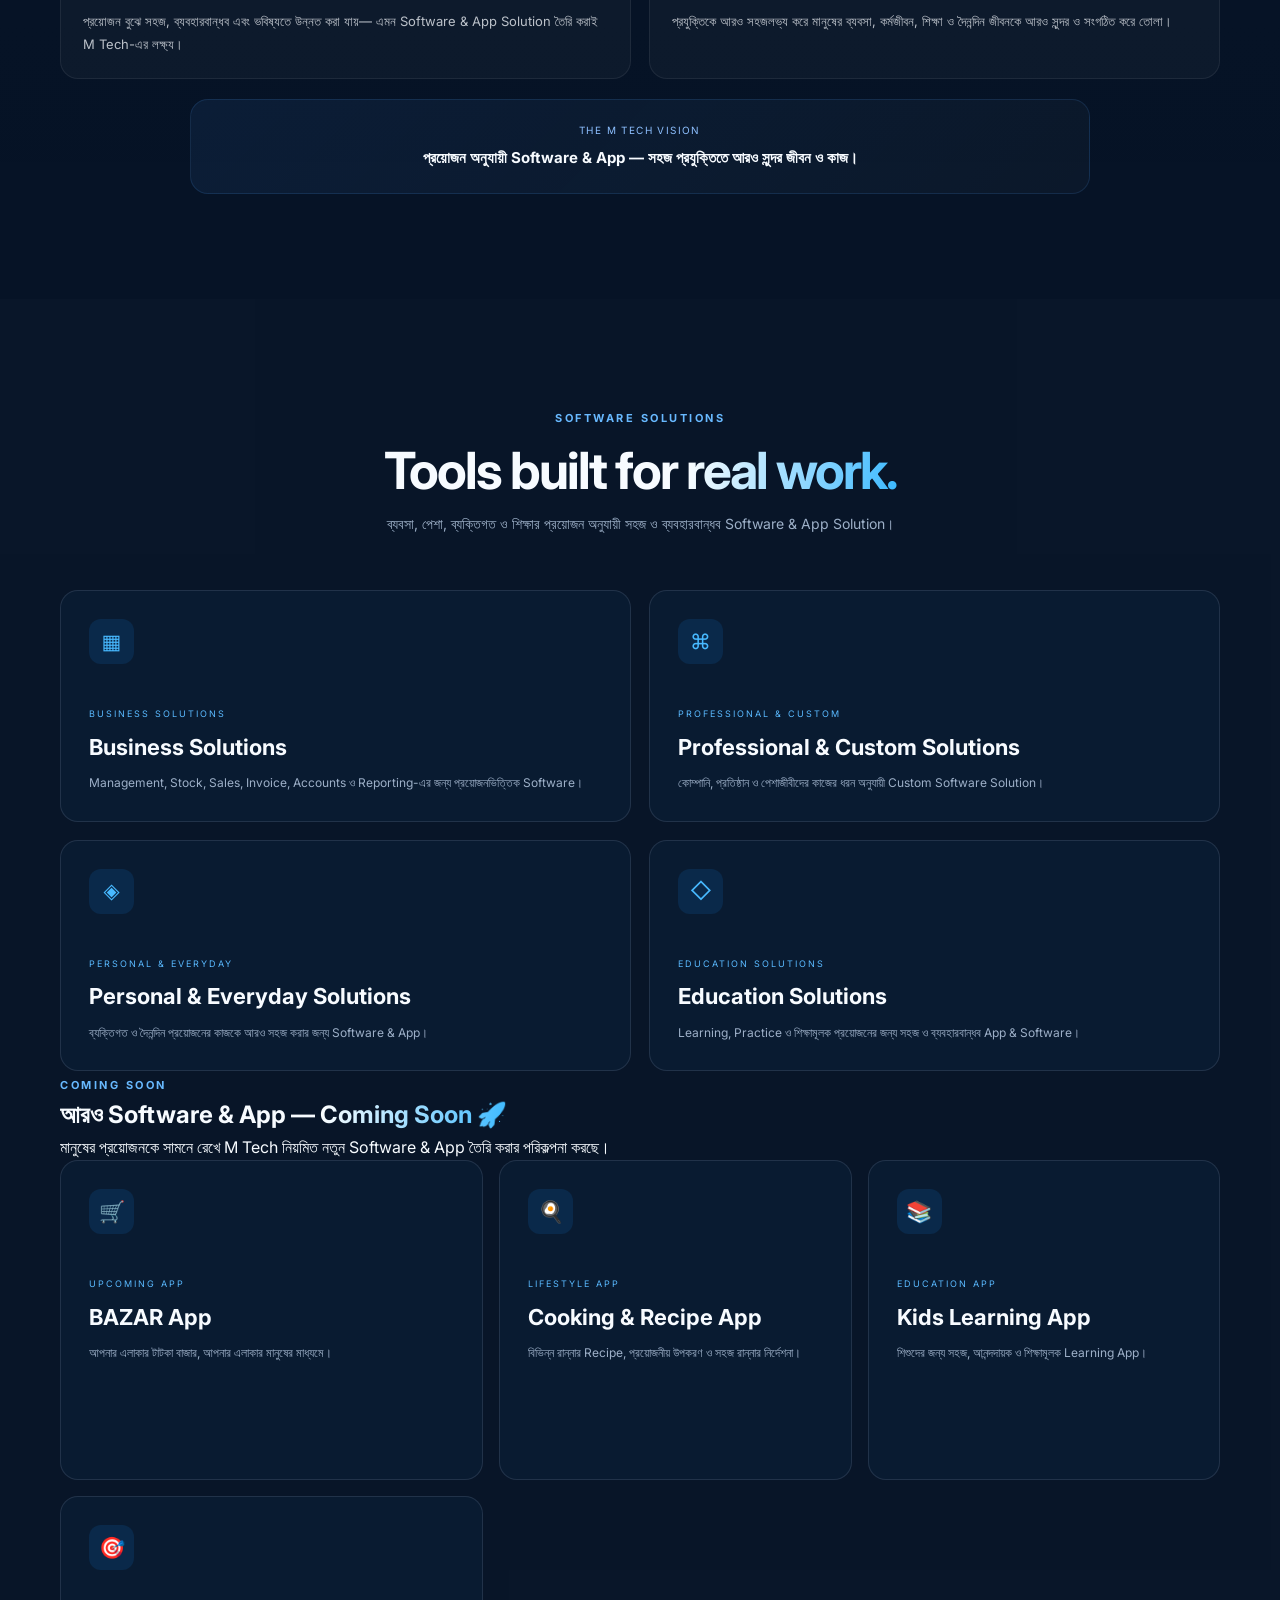
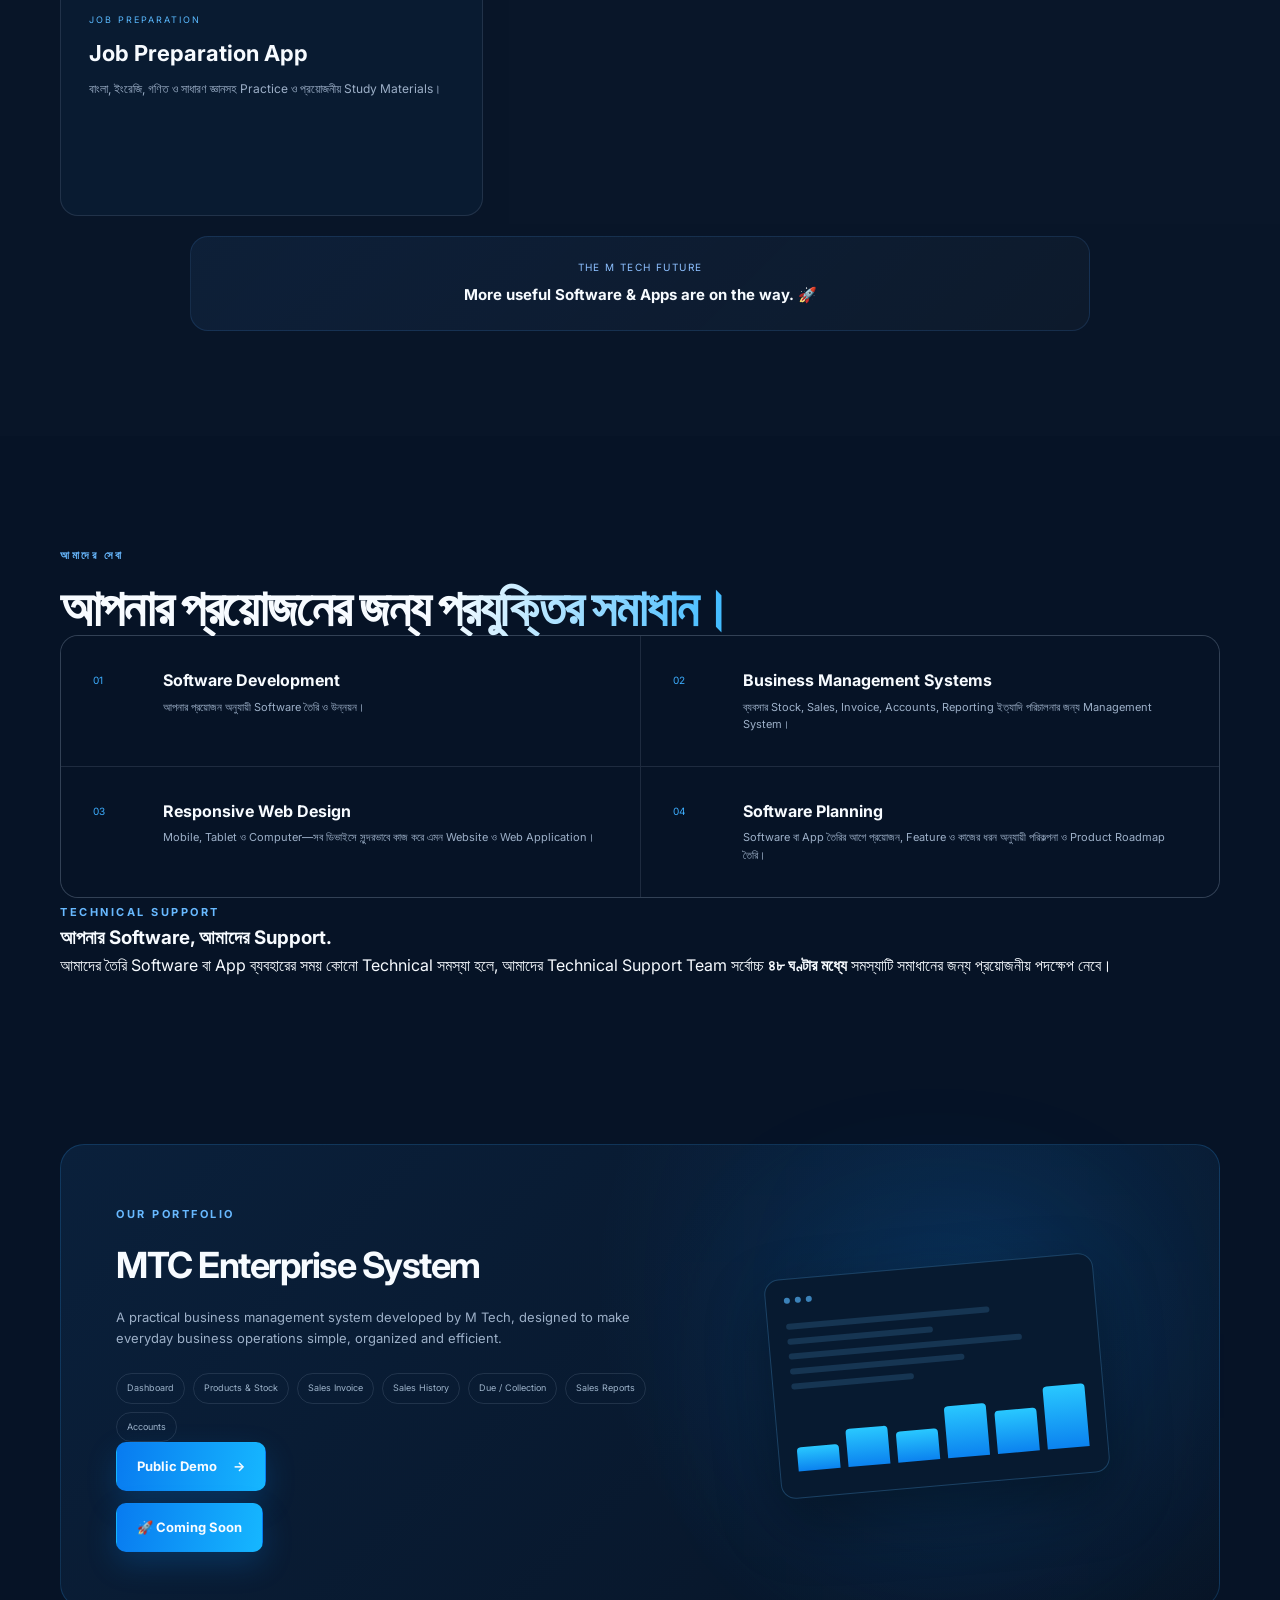
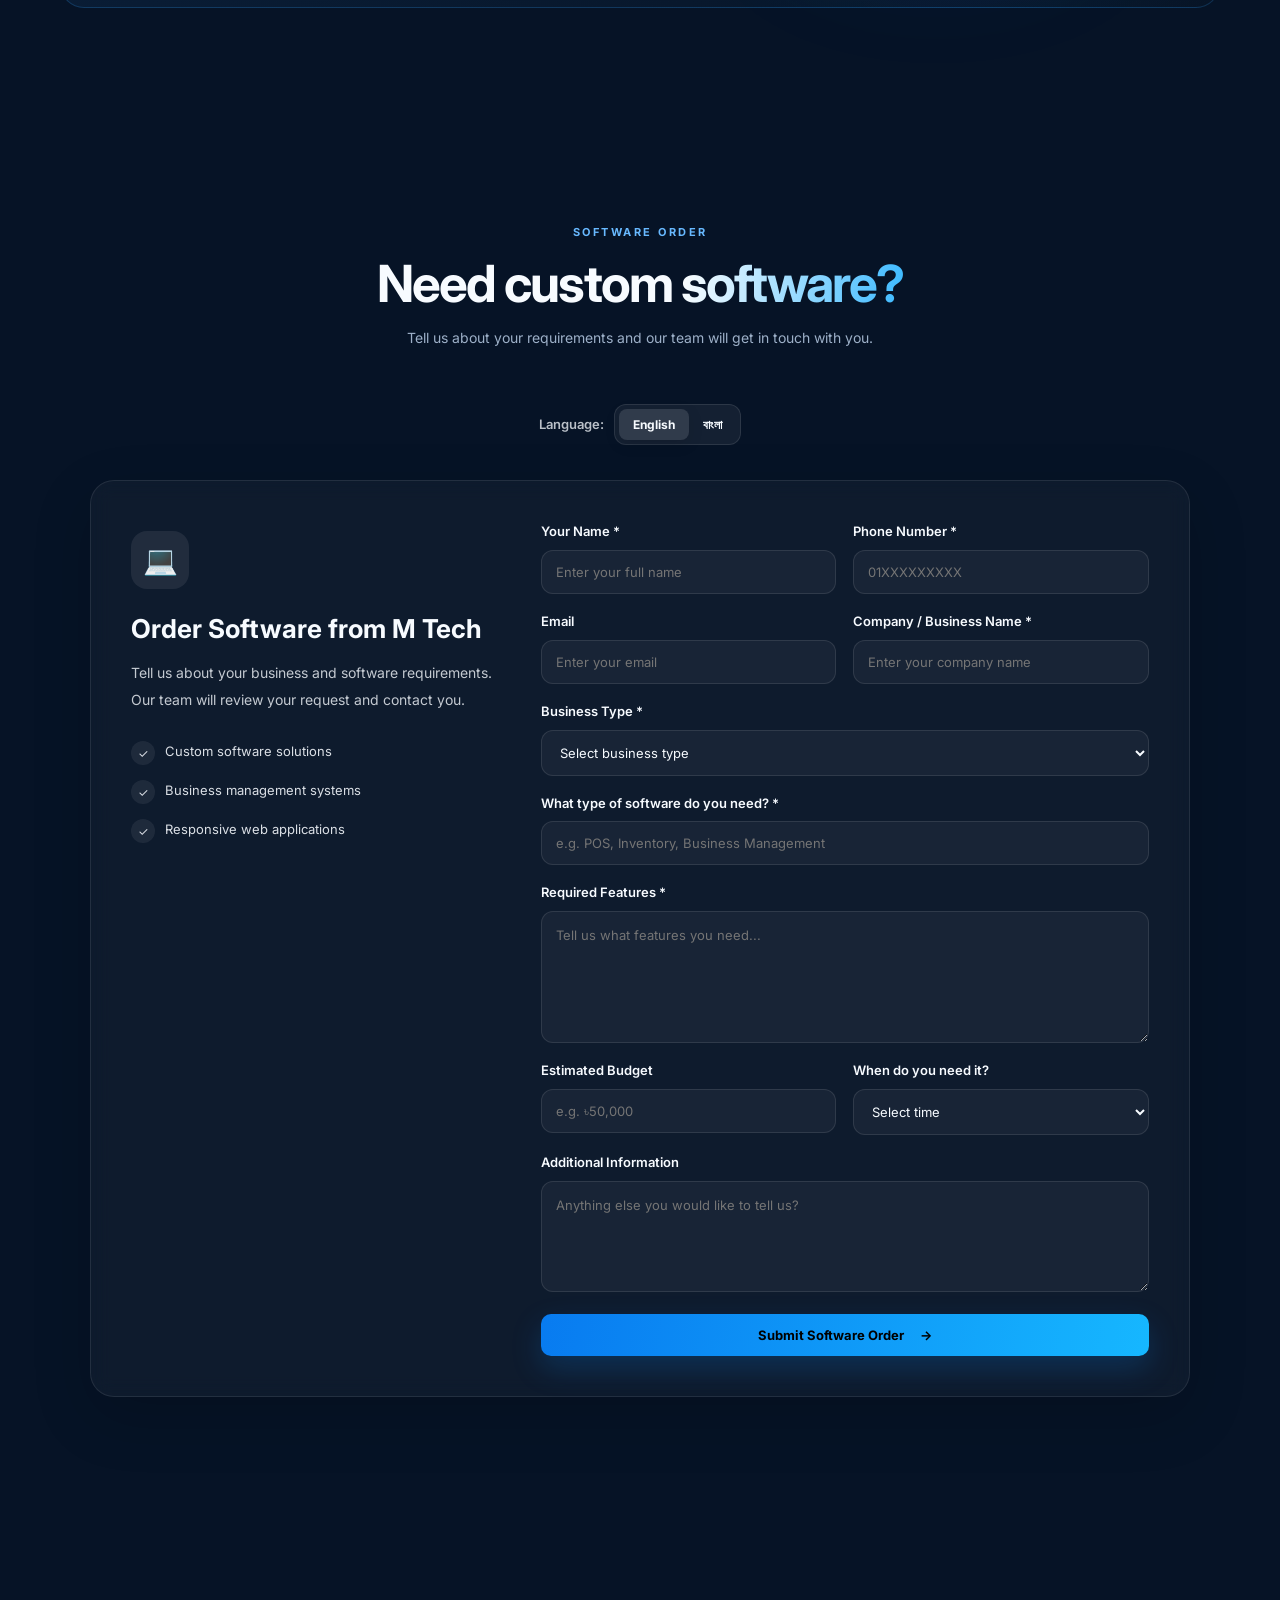
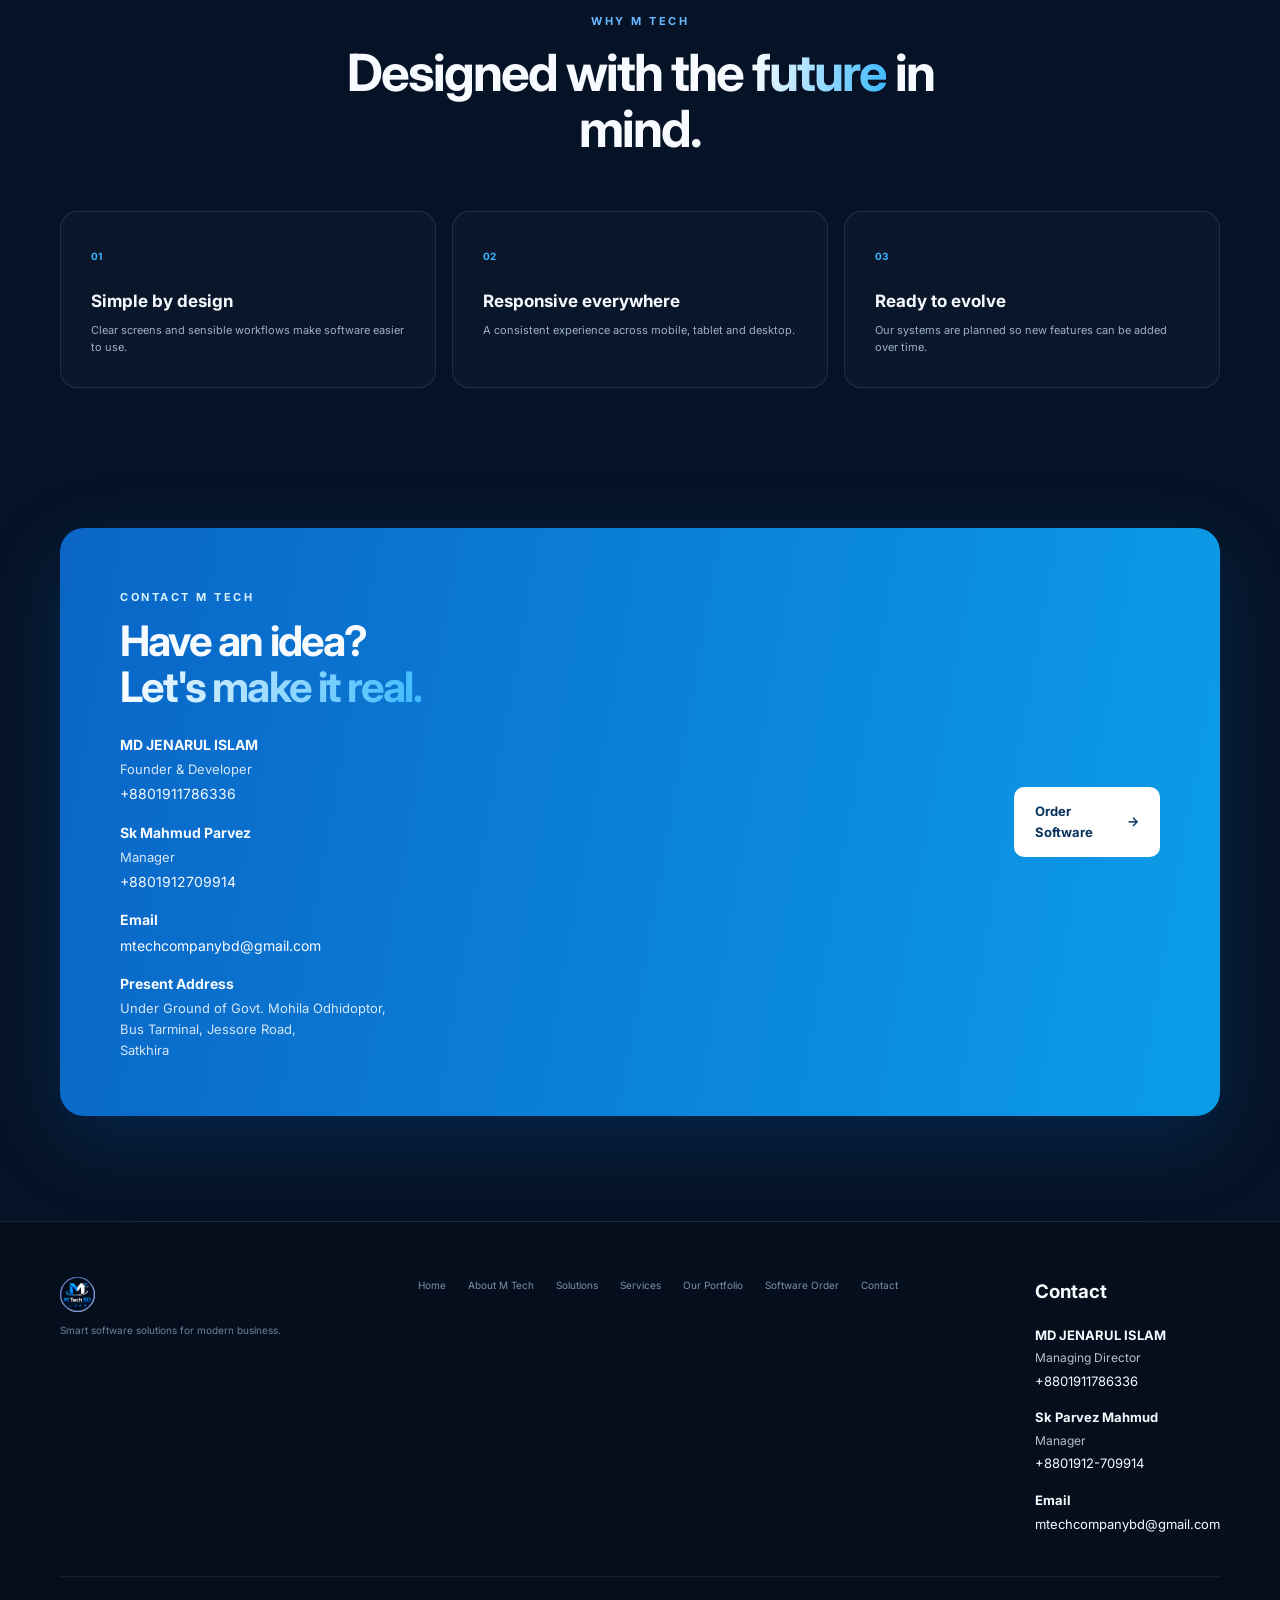
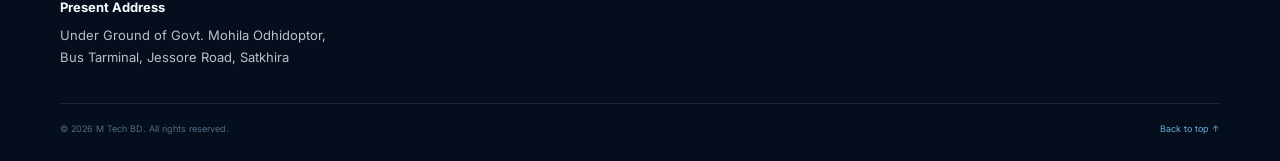
==== commit ee4b1e7f: "Shorten company name from 'M Tech Company BD' to 'M Tech BD'" ====
--- a/index.html
+++ b/index.html
@@ -3,10 +3,10 @@
 <head>
   <meta charset="UTF-8">
   <meta name="viewport" content="width=device-width, initial-scale=1.0">
-  <meta name="description" content="M Tech Company BD — modern software solutions for growing businesses.">
+  <meta name="description" content="M Tech BD — modern software solutions for growing businesses.">
   <meta name="theme-color" content="#071426">
 
-  <title>M Tech Company BD | Software Solutions</title>
+  <title>M Tech BD | Software Solutions</title>
 
   <link rel="preconnect" href="https://fonts.googleapis.com">
   <link rel="preconnect" href="https://fonts.gstatic.com" crossorigin>
@@ -502,16 +502,16 @@
 
     <div class="container nav-wrap">
 
-      <a class="brand" href="#home" aria-label="M Tech Company BD home">
+      <a class="brand" href="#home" aria-label="M Tech BD home">
 
         <img
           src="mtech-logo.jpg"
-          alt="M Tech Company BD logo"
+          alt="M Tech BD logo"
         >
 
         <span>
           M Tech
-          <small>Company BD</small>
+          <small> BD</small>
         </span>
 
       </a>
@@ -579,7 +579,7 @@
 
       <p class="hero-text">
 
-        M Tech Company BD creates simple,
+        M Tech BD creates simple,
         practical and modern Software & App
         for business, professionals, personal life
         and everyday needs.
@@ -715,7 +715,7 @@
       </h2>
 
       <p class="about-lead">
-        M Tech Company BD প্রয়োজনভিত্তিক Software &amp; App তৈরি করে
+        M Tech BD প্রয়োজনভিত্তিক Software &amp; App তৈরি করে
         মানুষের ব্যবসা, কর্মজীবন ও দৈনন্দিন কাজকে আরও সহজ, আধুনিক
         এবং সংগঠিত করার লক্ষ্য নিয়ে কাজ করছে।
       </p>
@@ -1418,7 +1418,7 @@
             <input
   type="hidden"
   name="_subject"
-  value="New Software Order - M Tech Company BD"
+  value="New Software Order - M Tech BD"
 >
 
 <input
@@ -1894,7 +1894,7 @@
 
         <img
            src="mtech-logo.jpg"
-          alt="M Tech Company BD"
+          alt="M Tech BD"
         >
 
         <p>
@@ -1994,7 +1994,7 @@
       <span>
         ©
         <span id="year"></span>
-        M Tech Company BD. All rights reserved.
+        M Tech BD. All rights reserved.
       </span>
 
       <a href="#top">
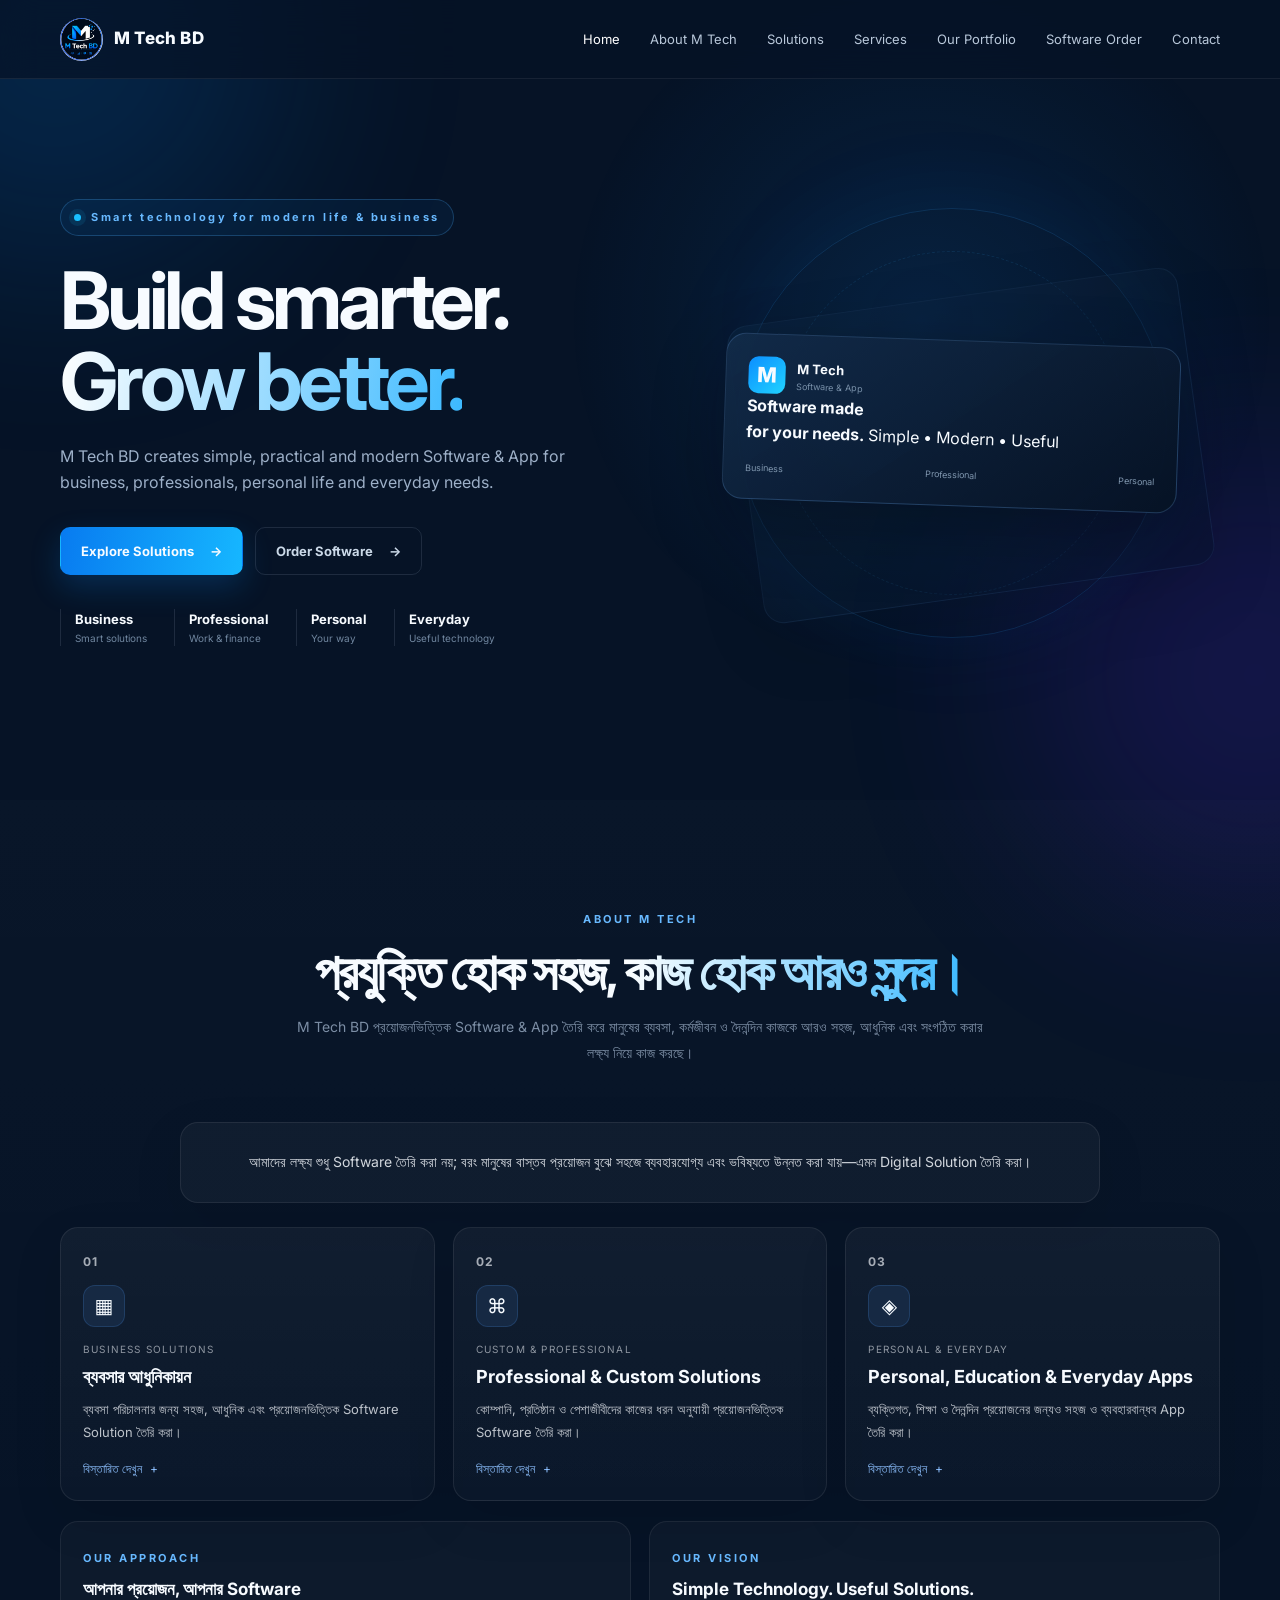
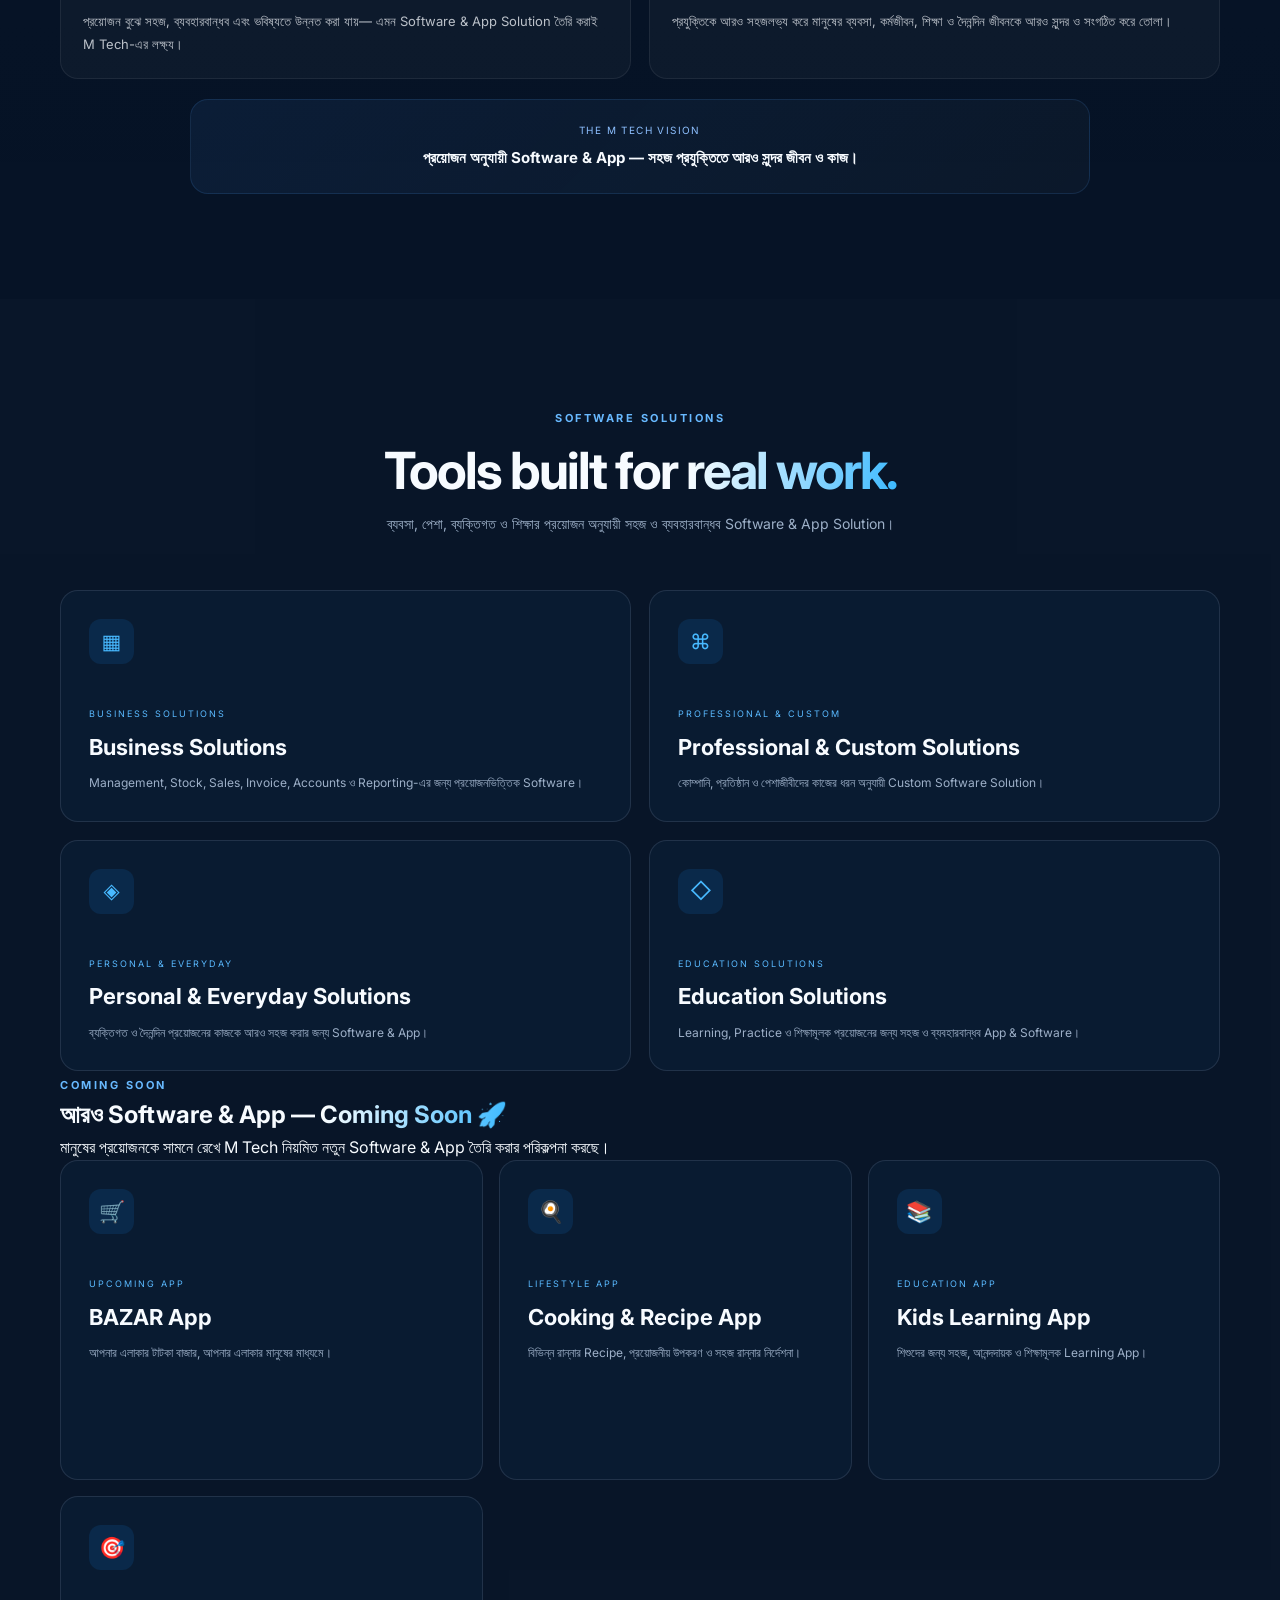
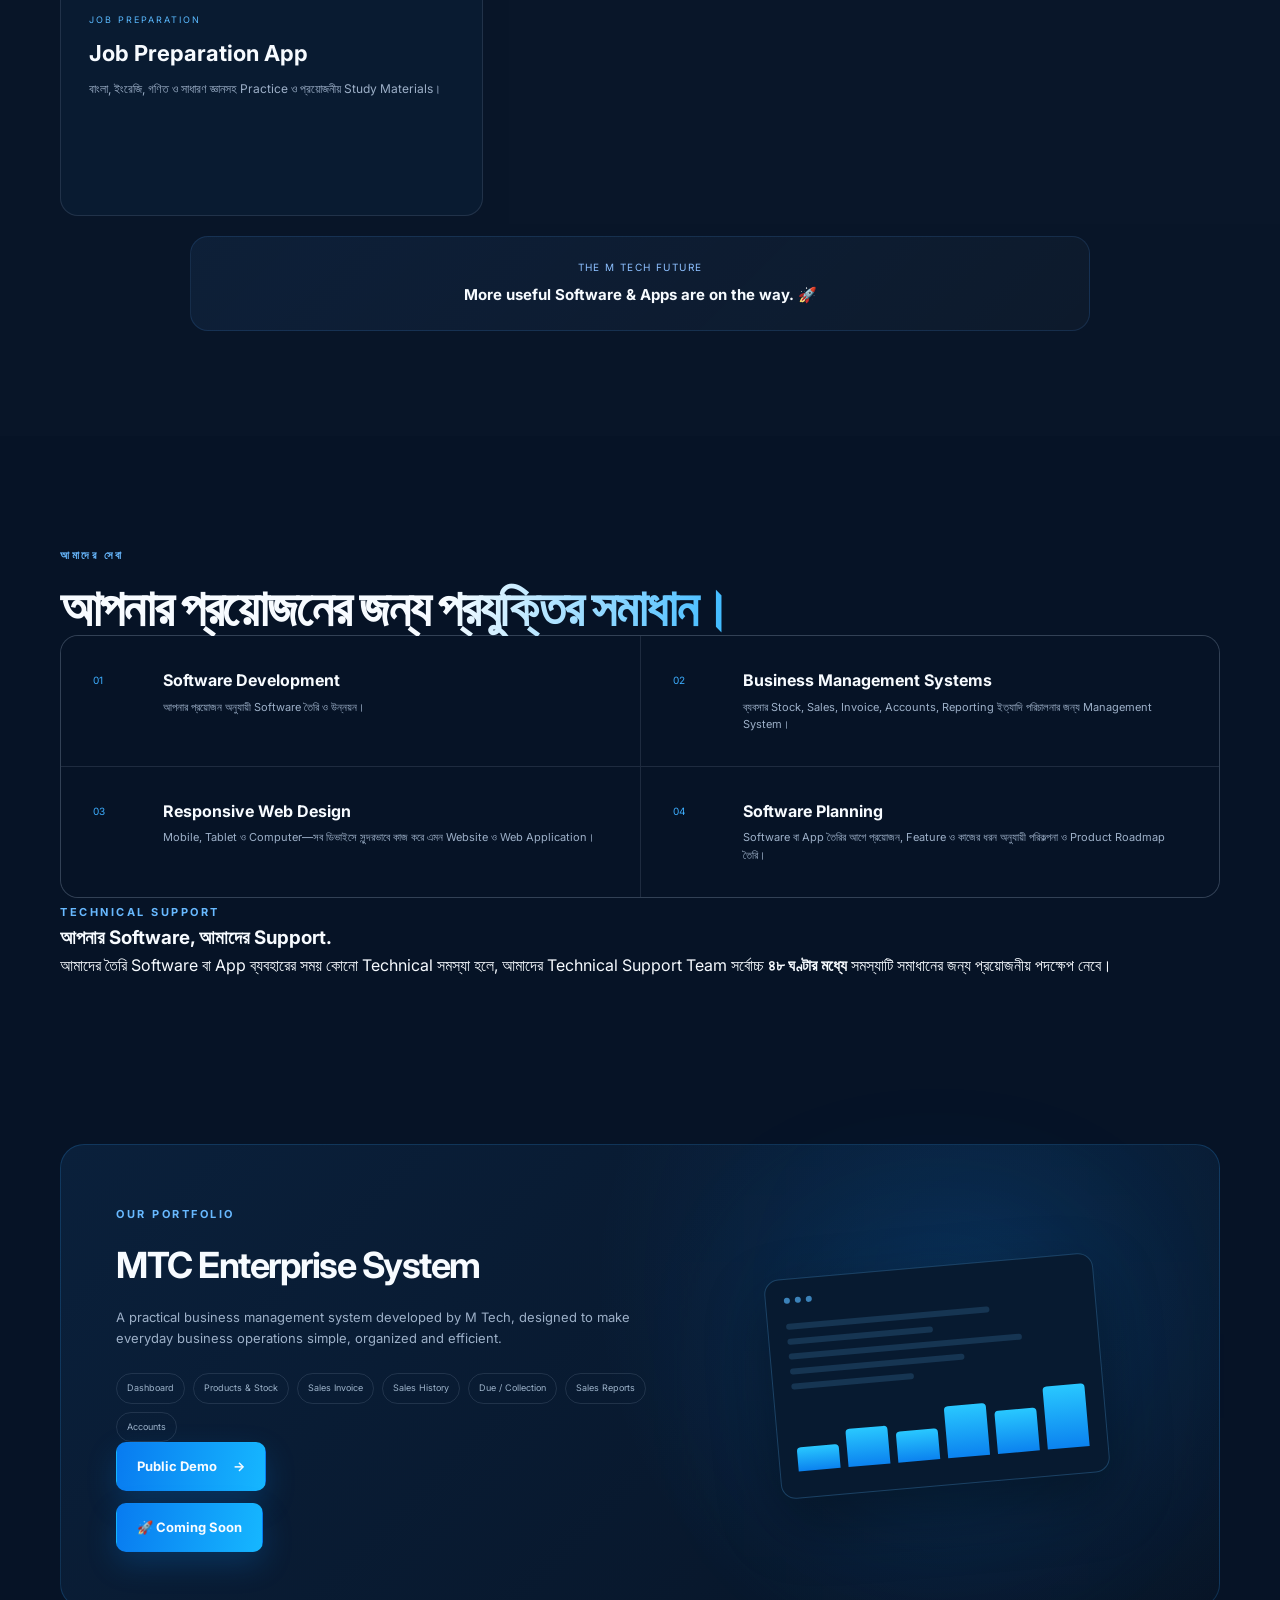
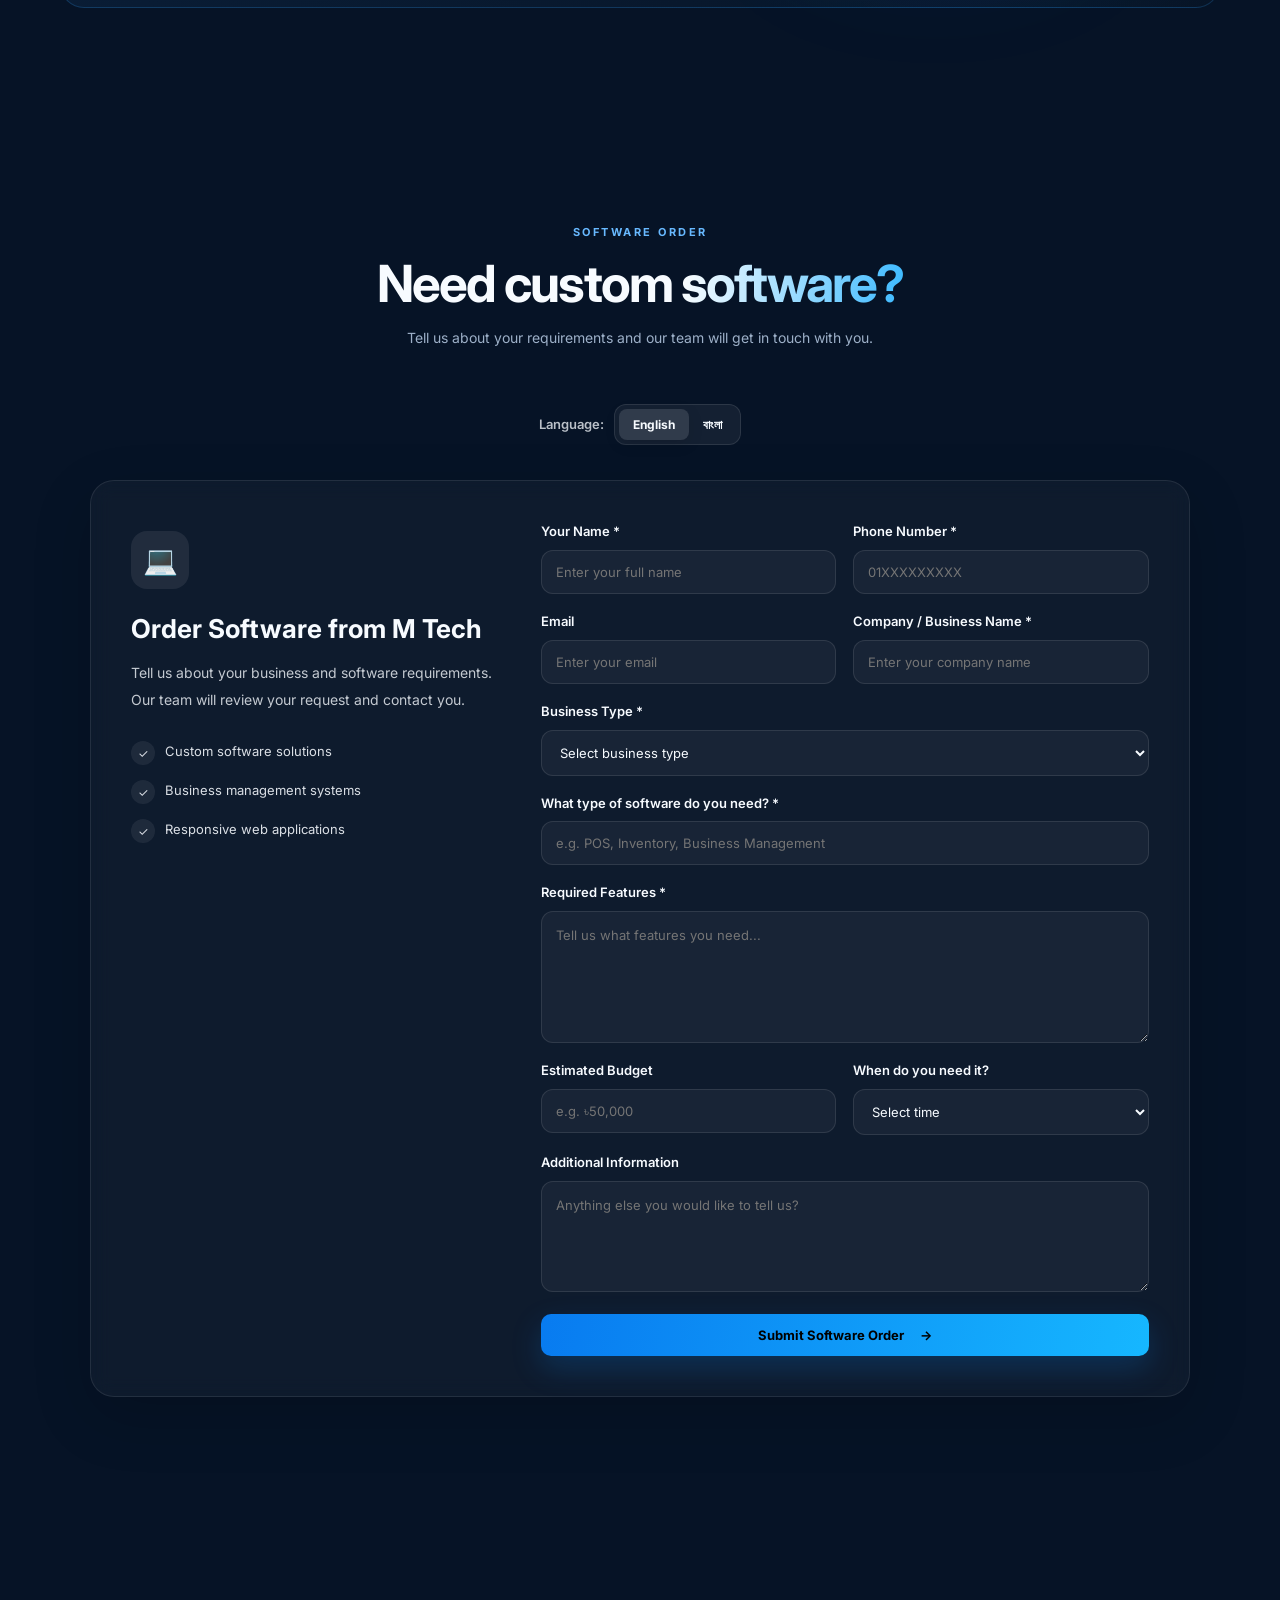
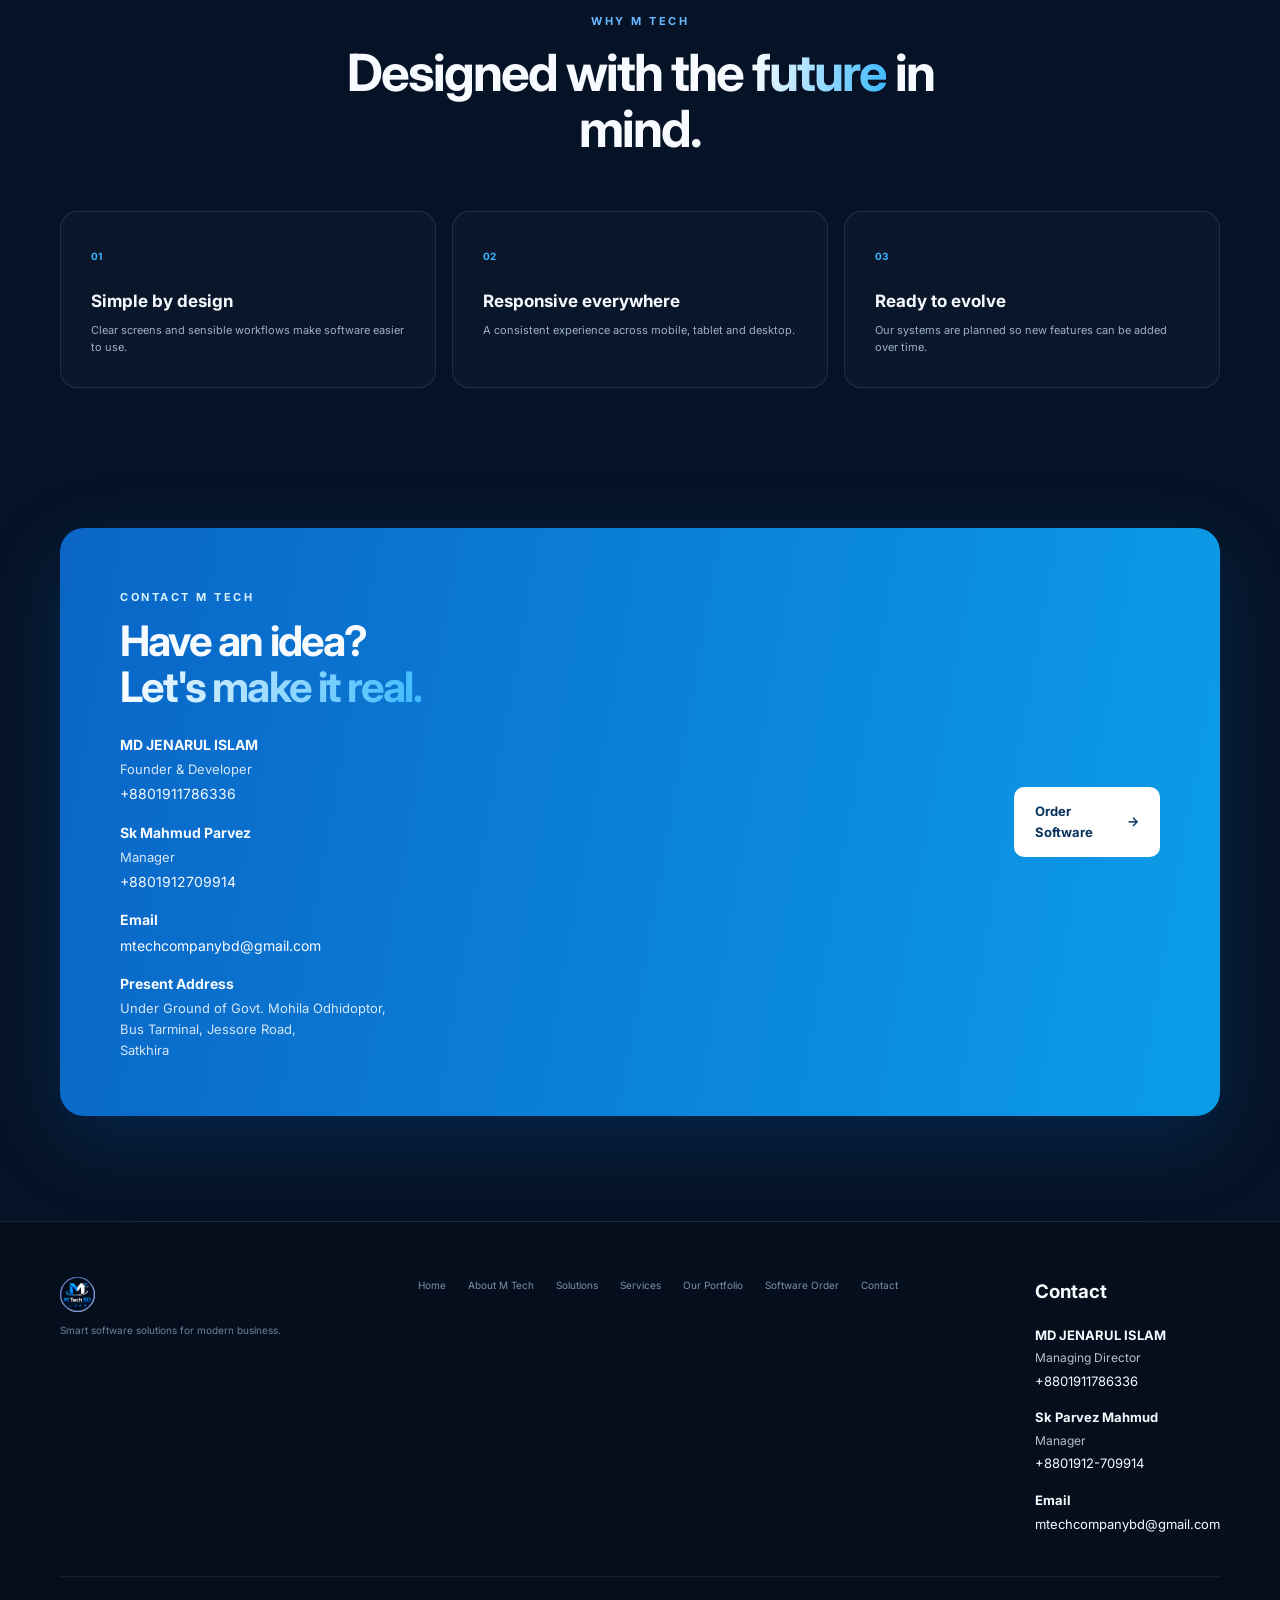
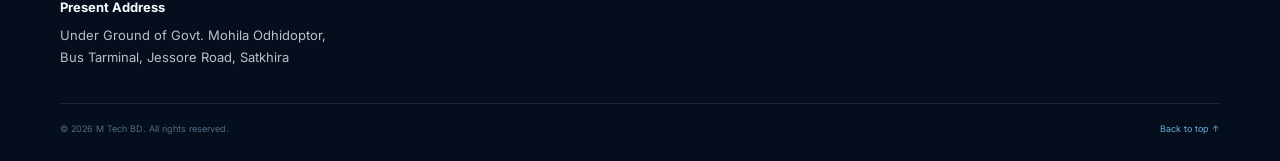
==== commit fbe735aa: "Update index.html" ====
--- a/index.html
+++ b/index.html
@@ -510,9 +510,8 @@
         >
 
         <span>
-          M Tech
-          <small> BD</small>
-        </span>
+    M Tech BD
+</span>
 
       </a>
 
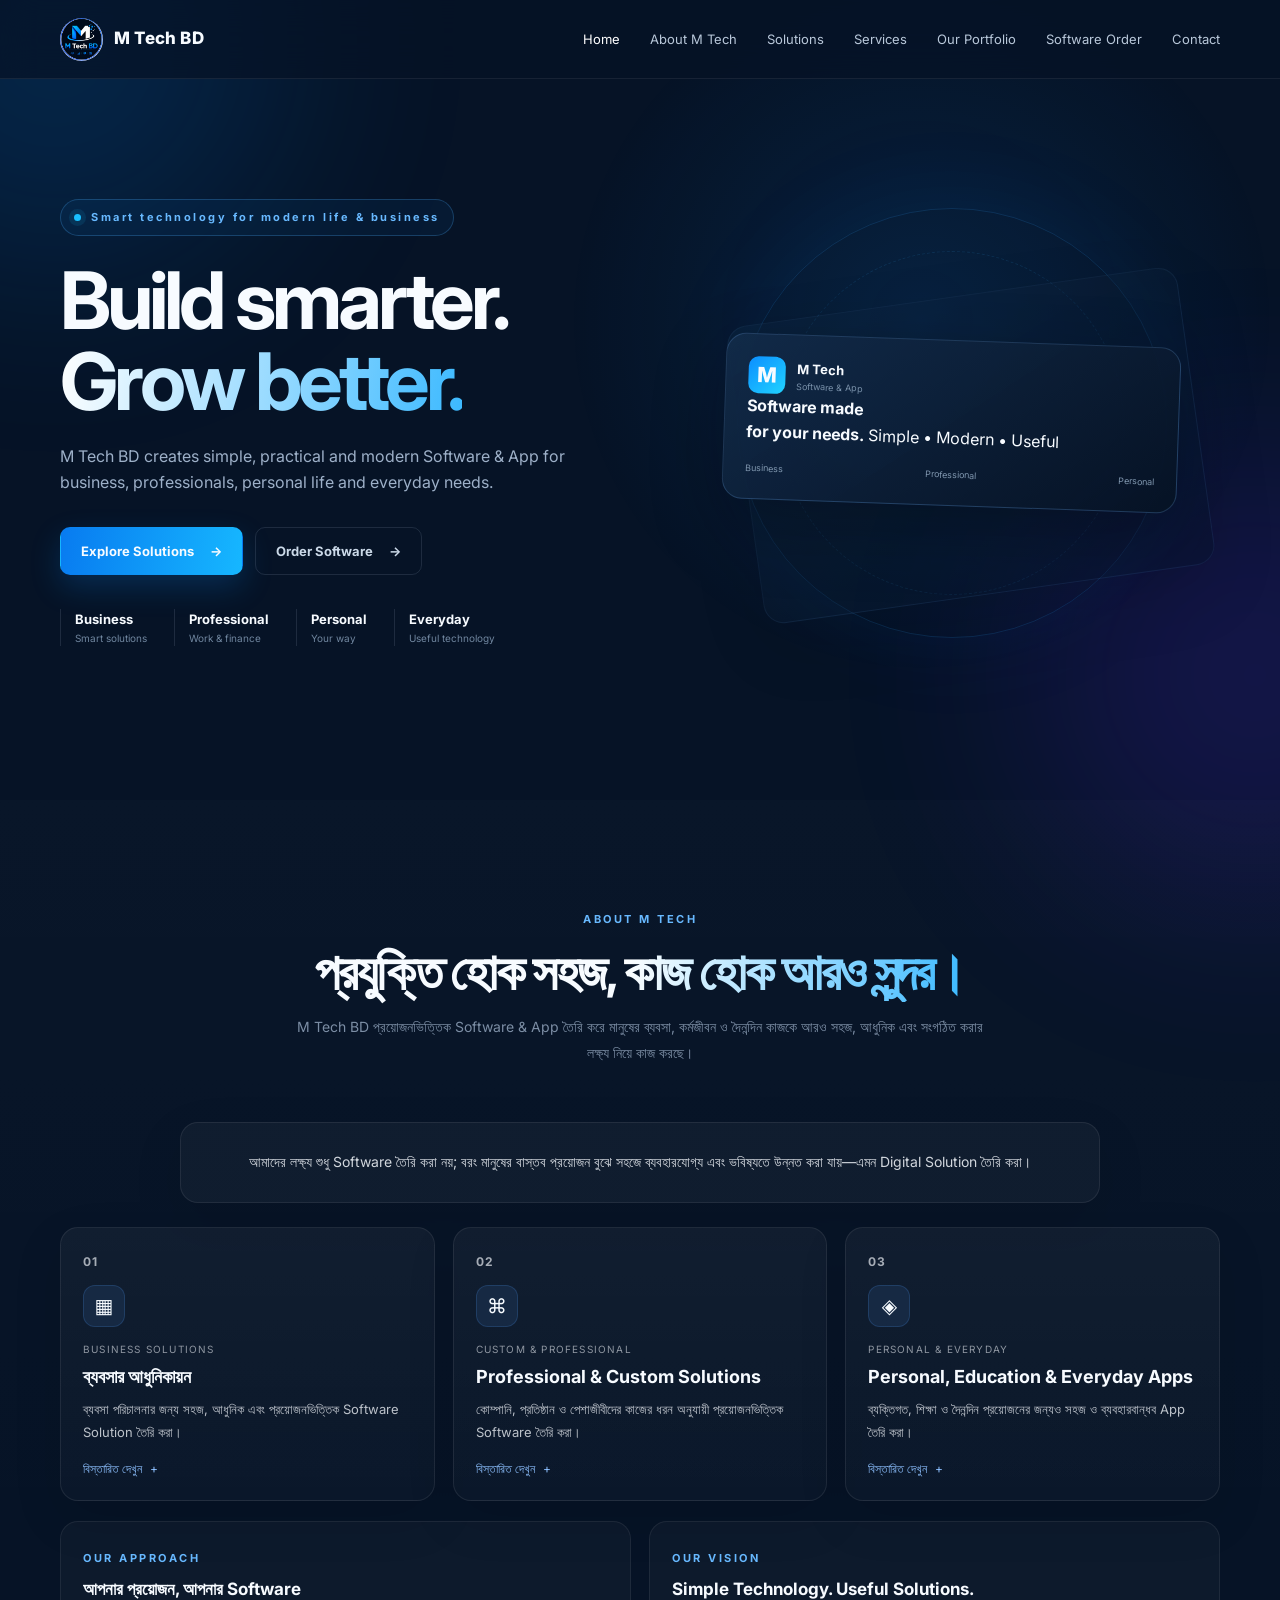
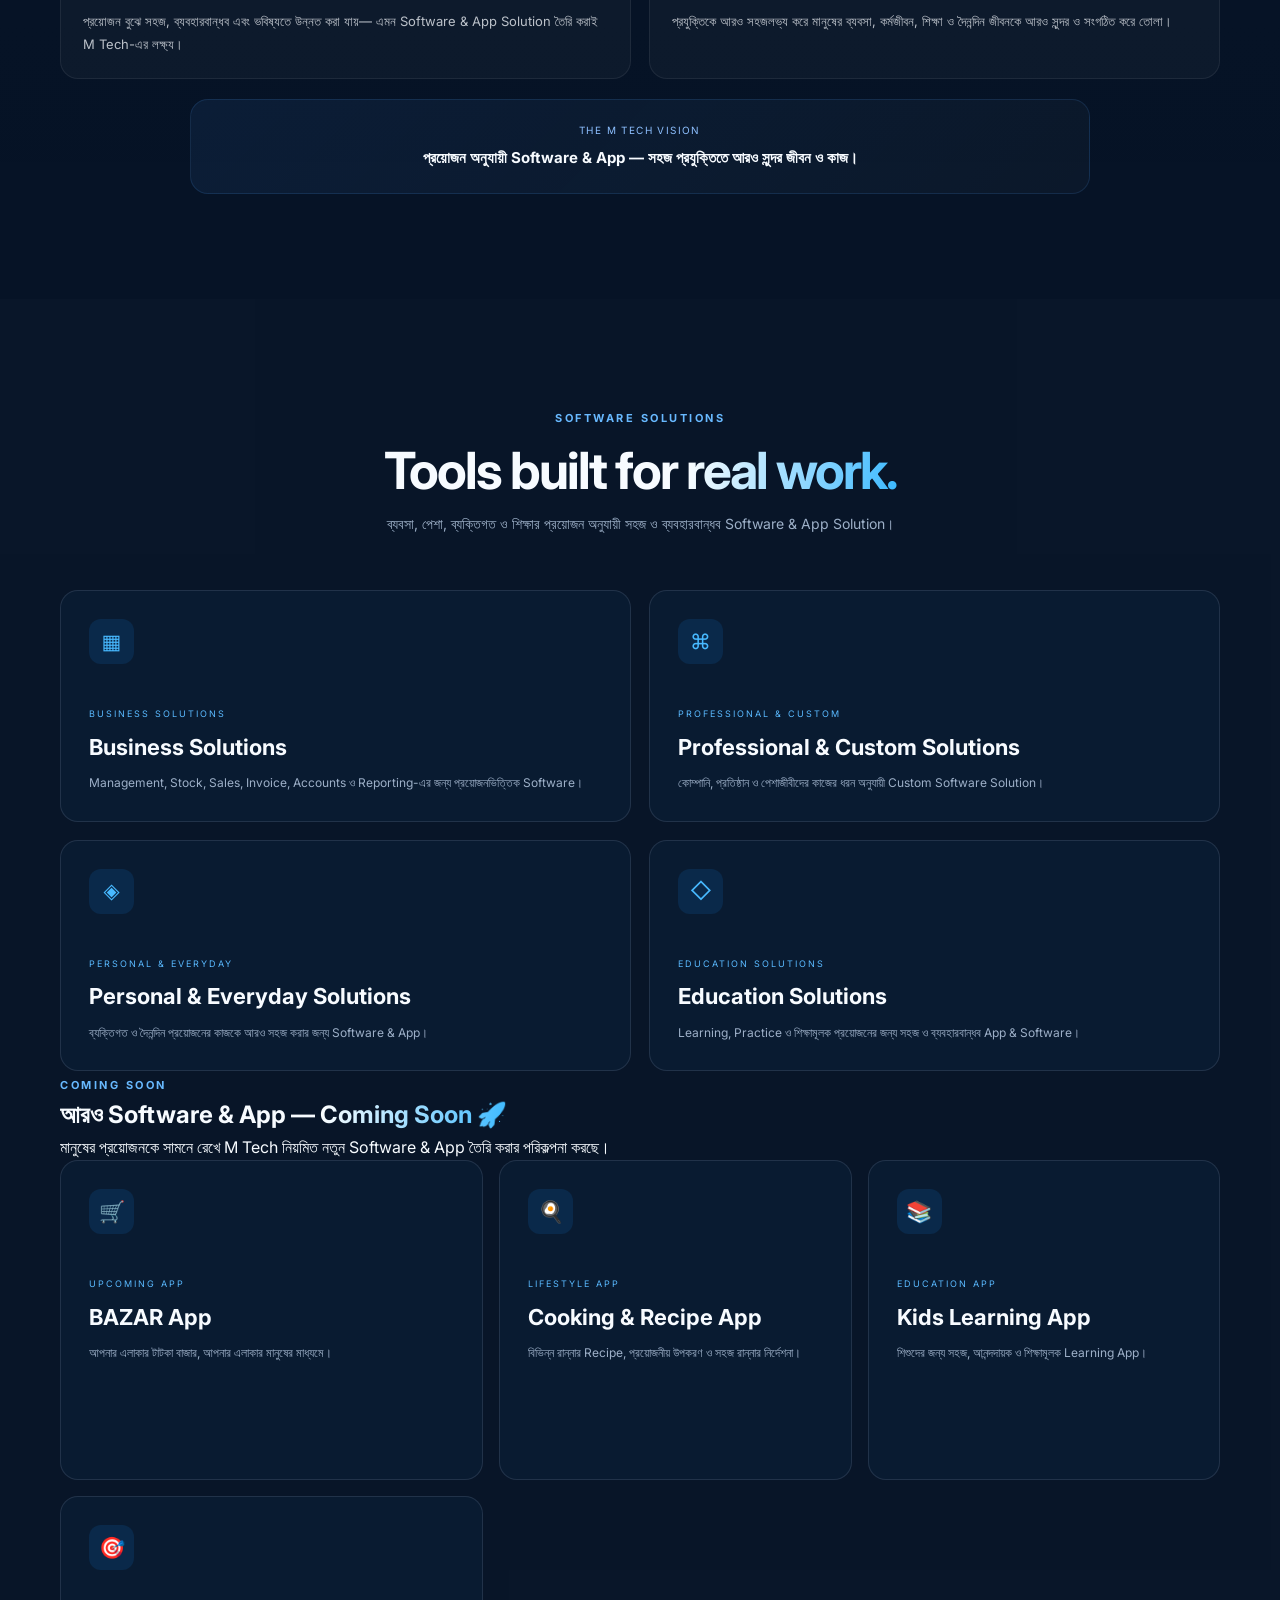
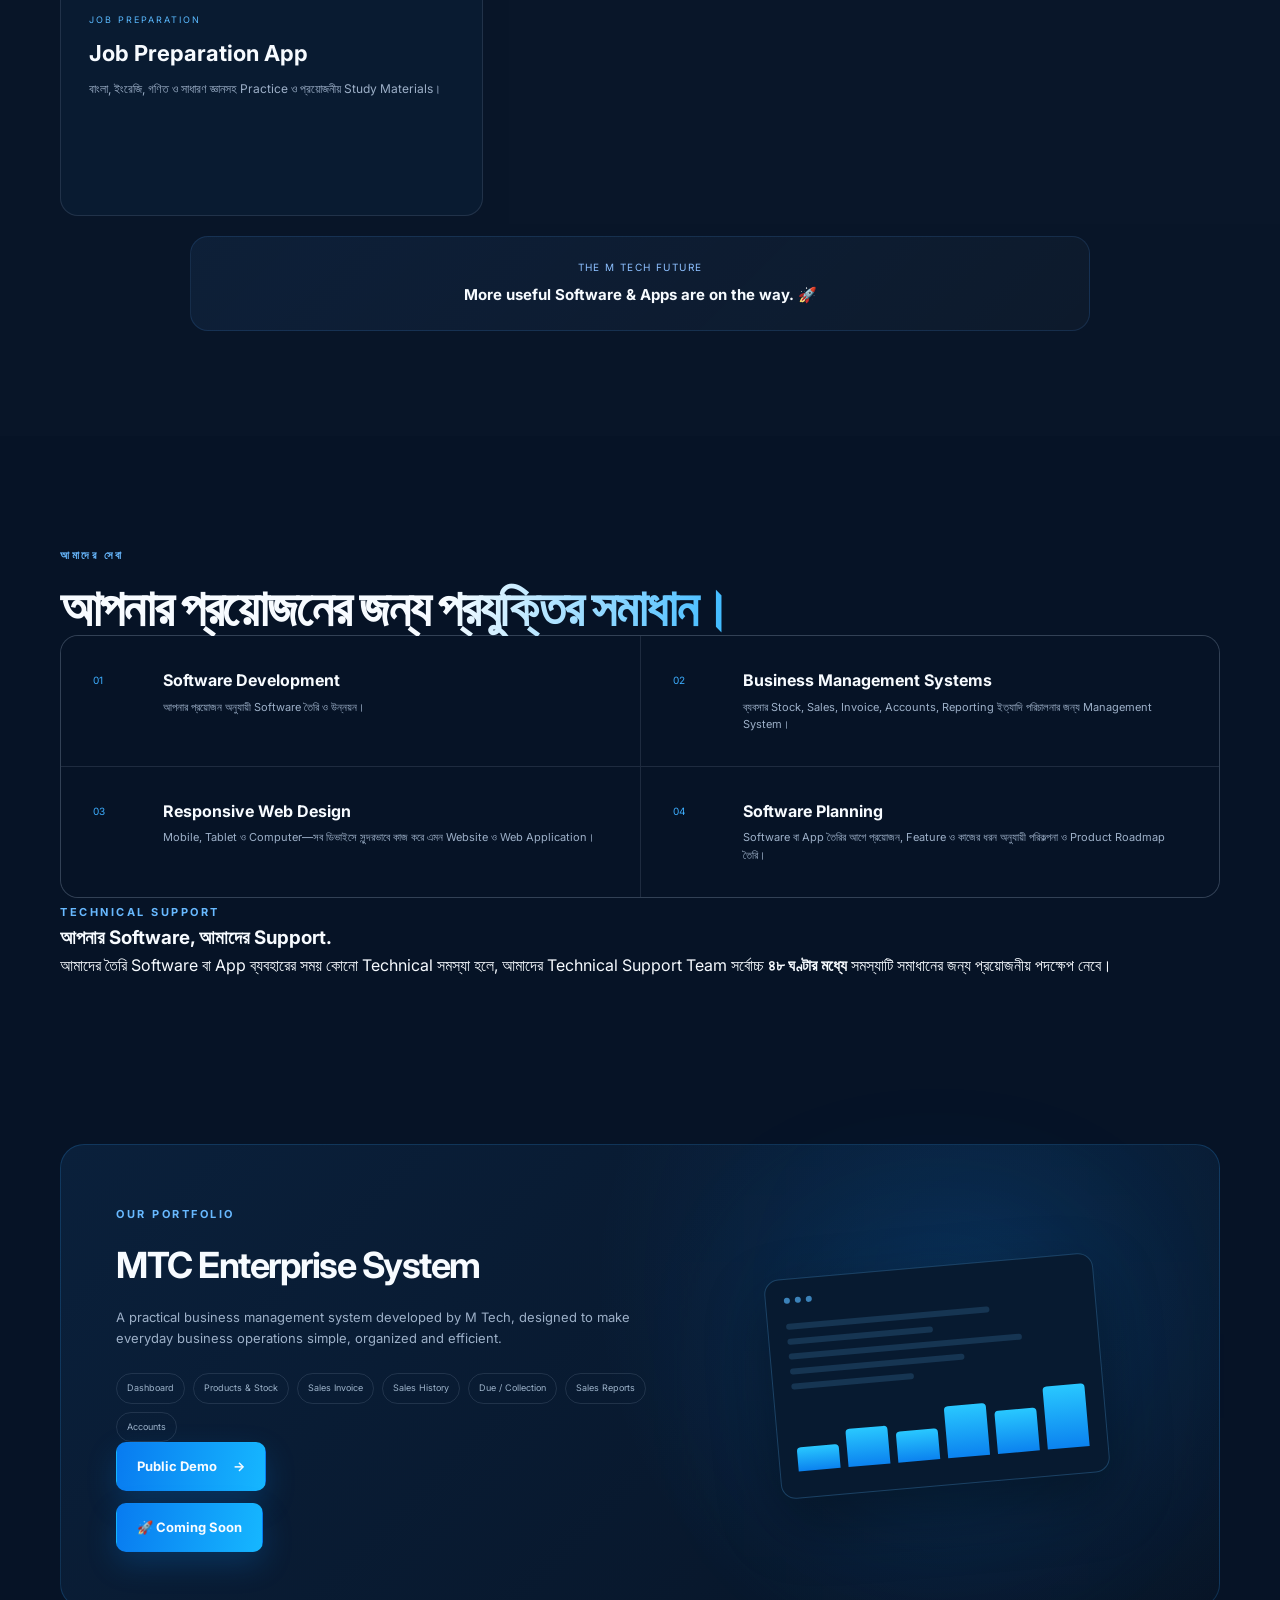
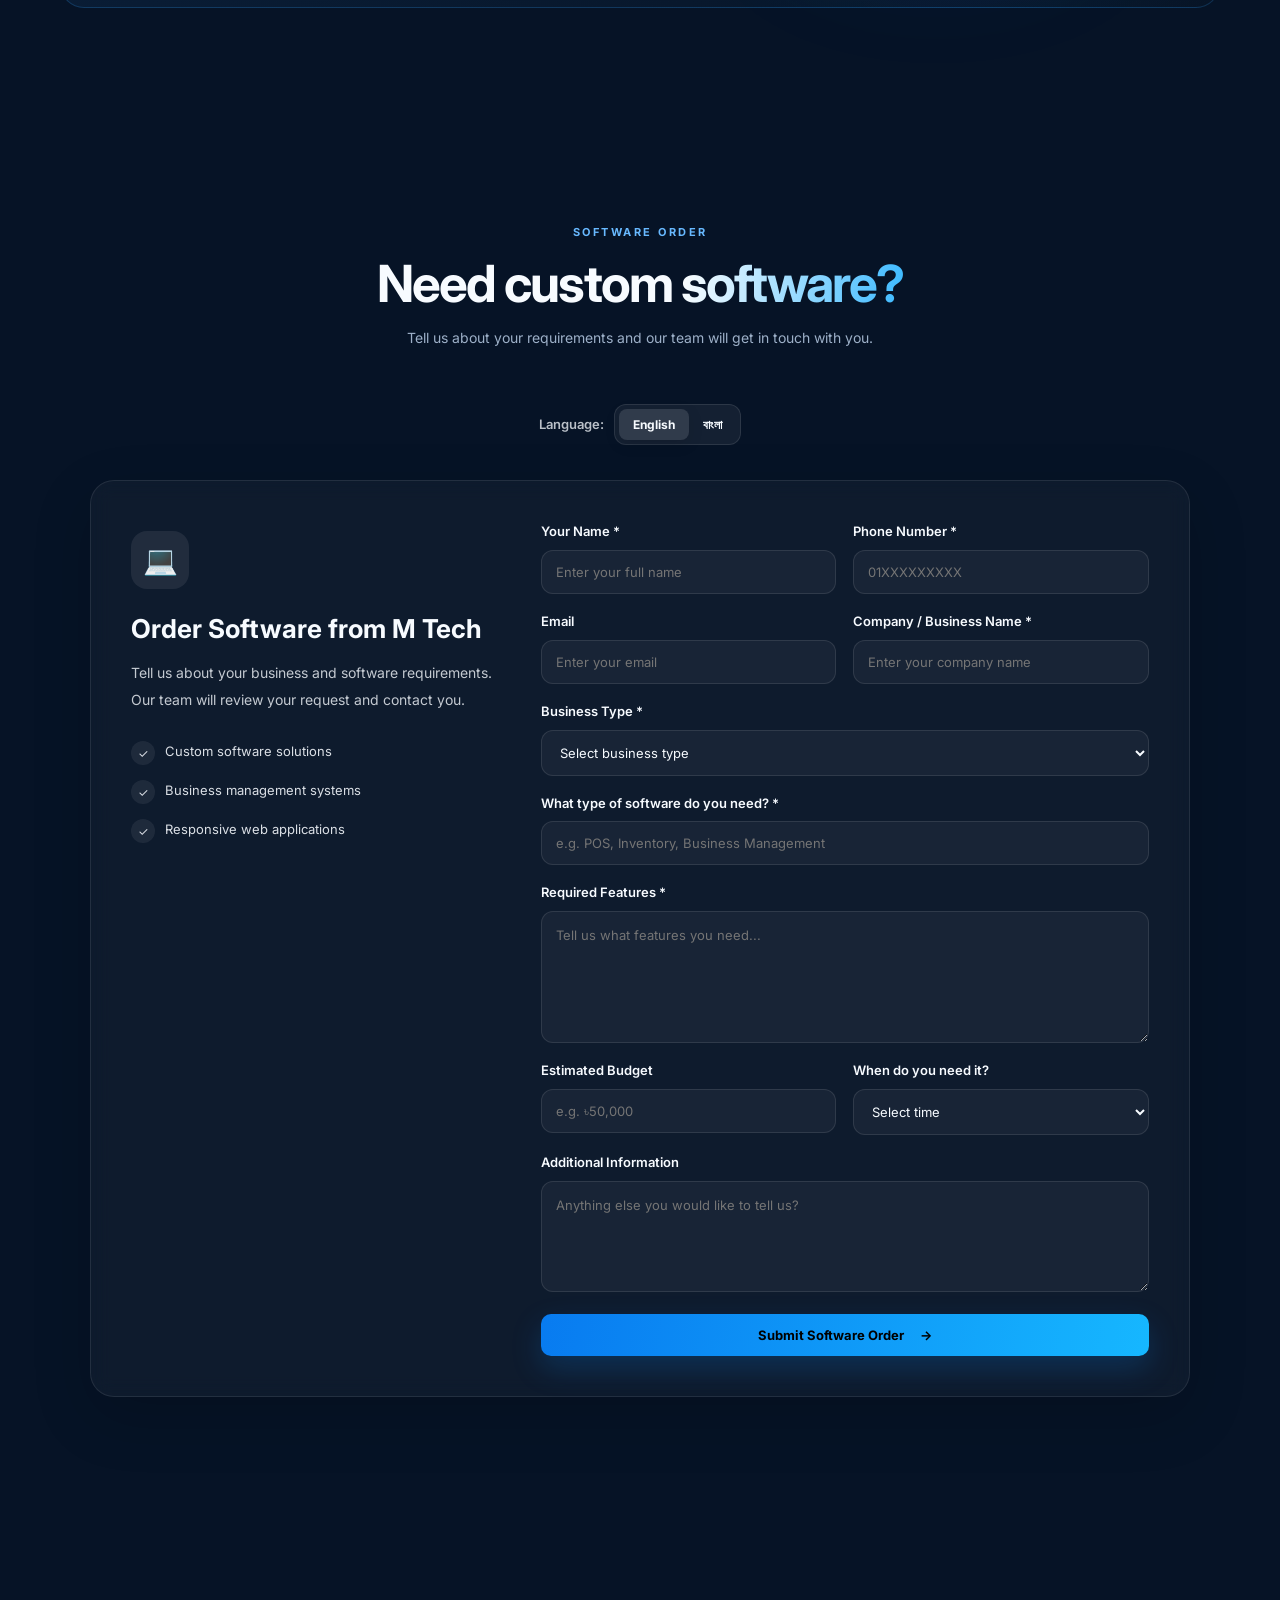
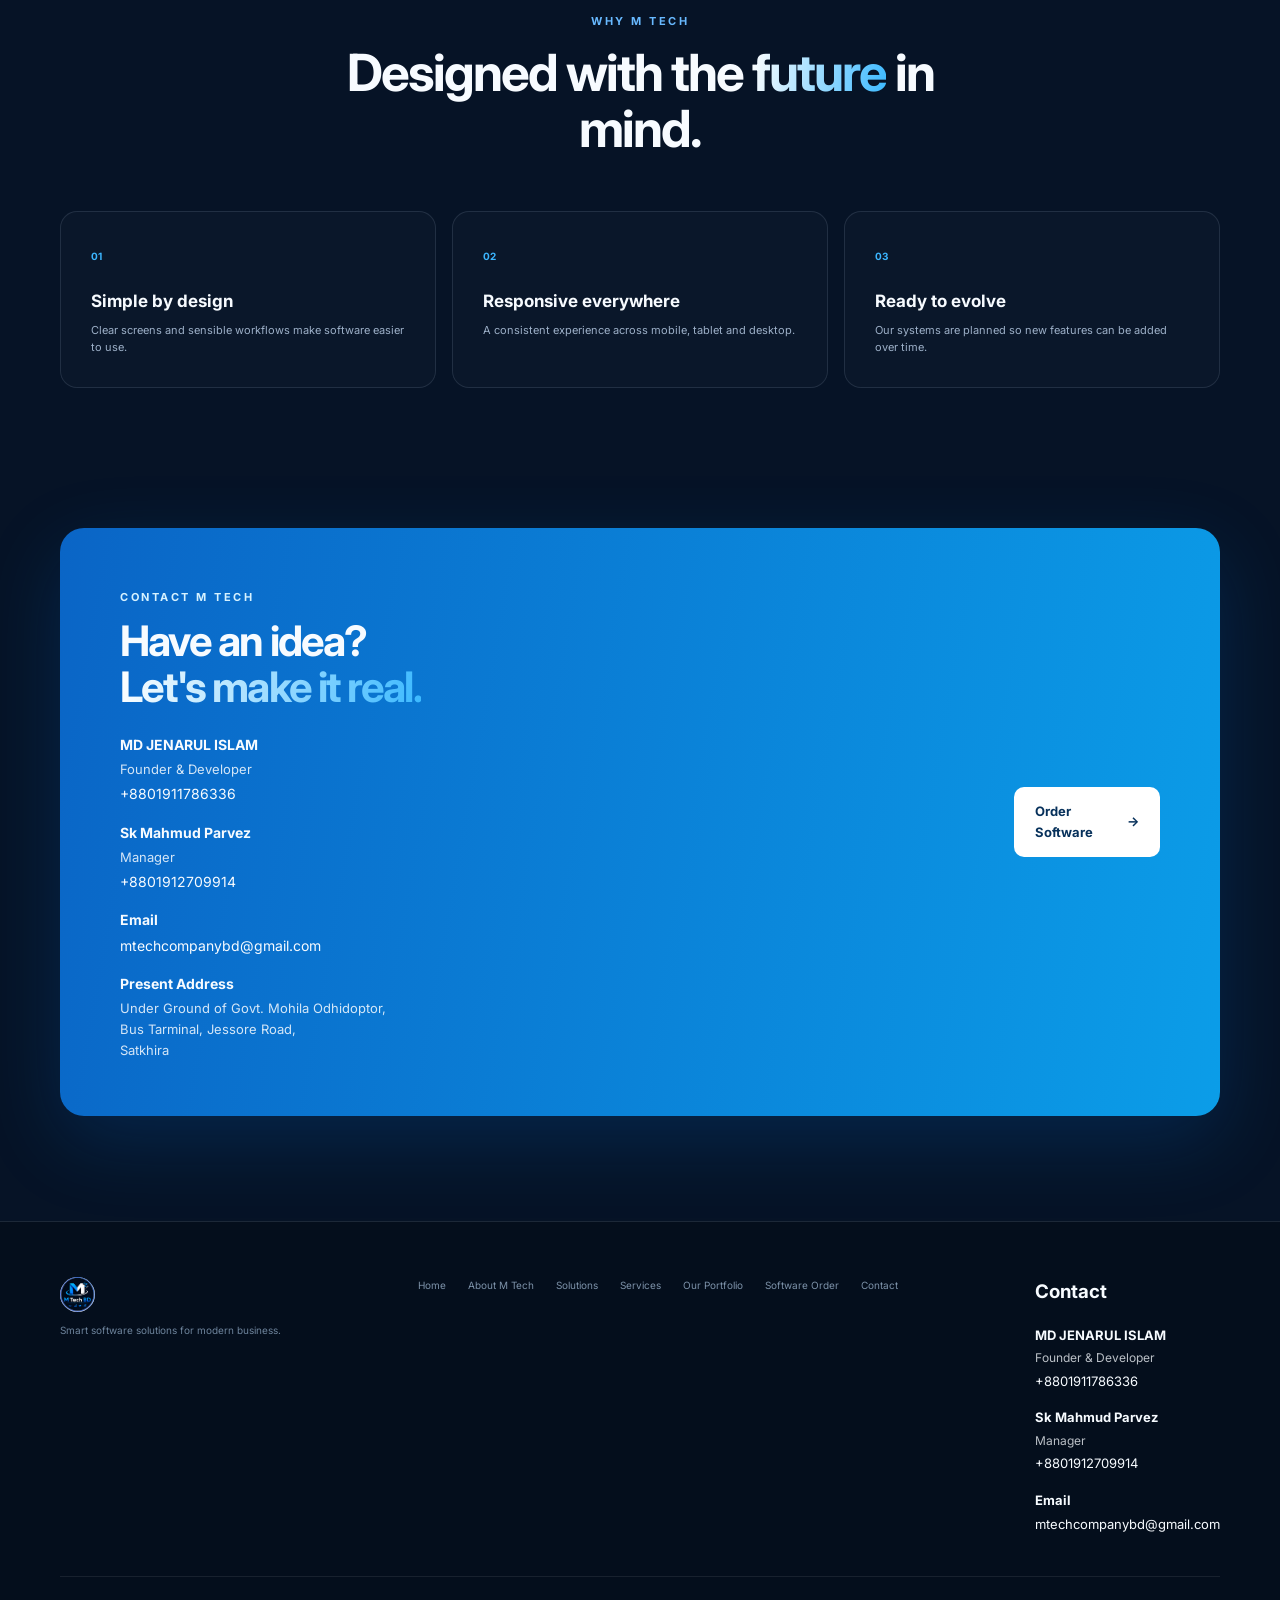
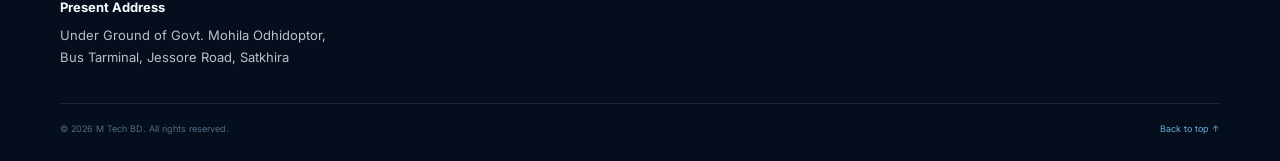
==== commit 1a6b2795: "Update index.html" ====
--- a/index.html
+++ b/index.html
@@ -1925,36 +1925,37 @@
 
         <div class="footer-person">
 
-          <strong>
-            MD JENARUL ISLAM
-          </strong>
-
-          <span>
-            Managing Director
-          </span>
-
-          <a href="tel:+8801911786336">
-            +8801911786336
-          </a>
-
-        </div>
-
-
-        <div class="footer-person">
-
-          <strong>
-            Sk Parvez Mahmud
-          </strong>
-
-          <span>
-            Manager
-          </span>
-
-          <a href="tel:+8801912709914">
-            +8801912-709914
-          </a>
-
-        </div>
+    <strong>
+        MD JENARUL ISLAM
+    </strong>
+
+    <span>
+        Founder & Developer
+    </span>
+
+    <a href="tel:+8801911786336">
+        +8801911786336
+    </a>
+
+</div>
+
+
+<div class="footer-person">
+
+    <strong>
+        Sk Mahmud Parvez
+    </strong>
+
+    <span>
+        Manager
+    </span>
+
+    <a href="tel:+8801912709914">
+        +8801912709914
+    </a>
+
+</div>
+
 
 
         <div class="footer-email">
